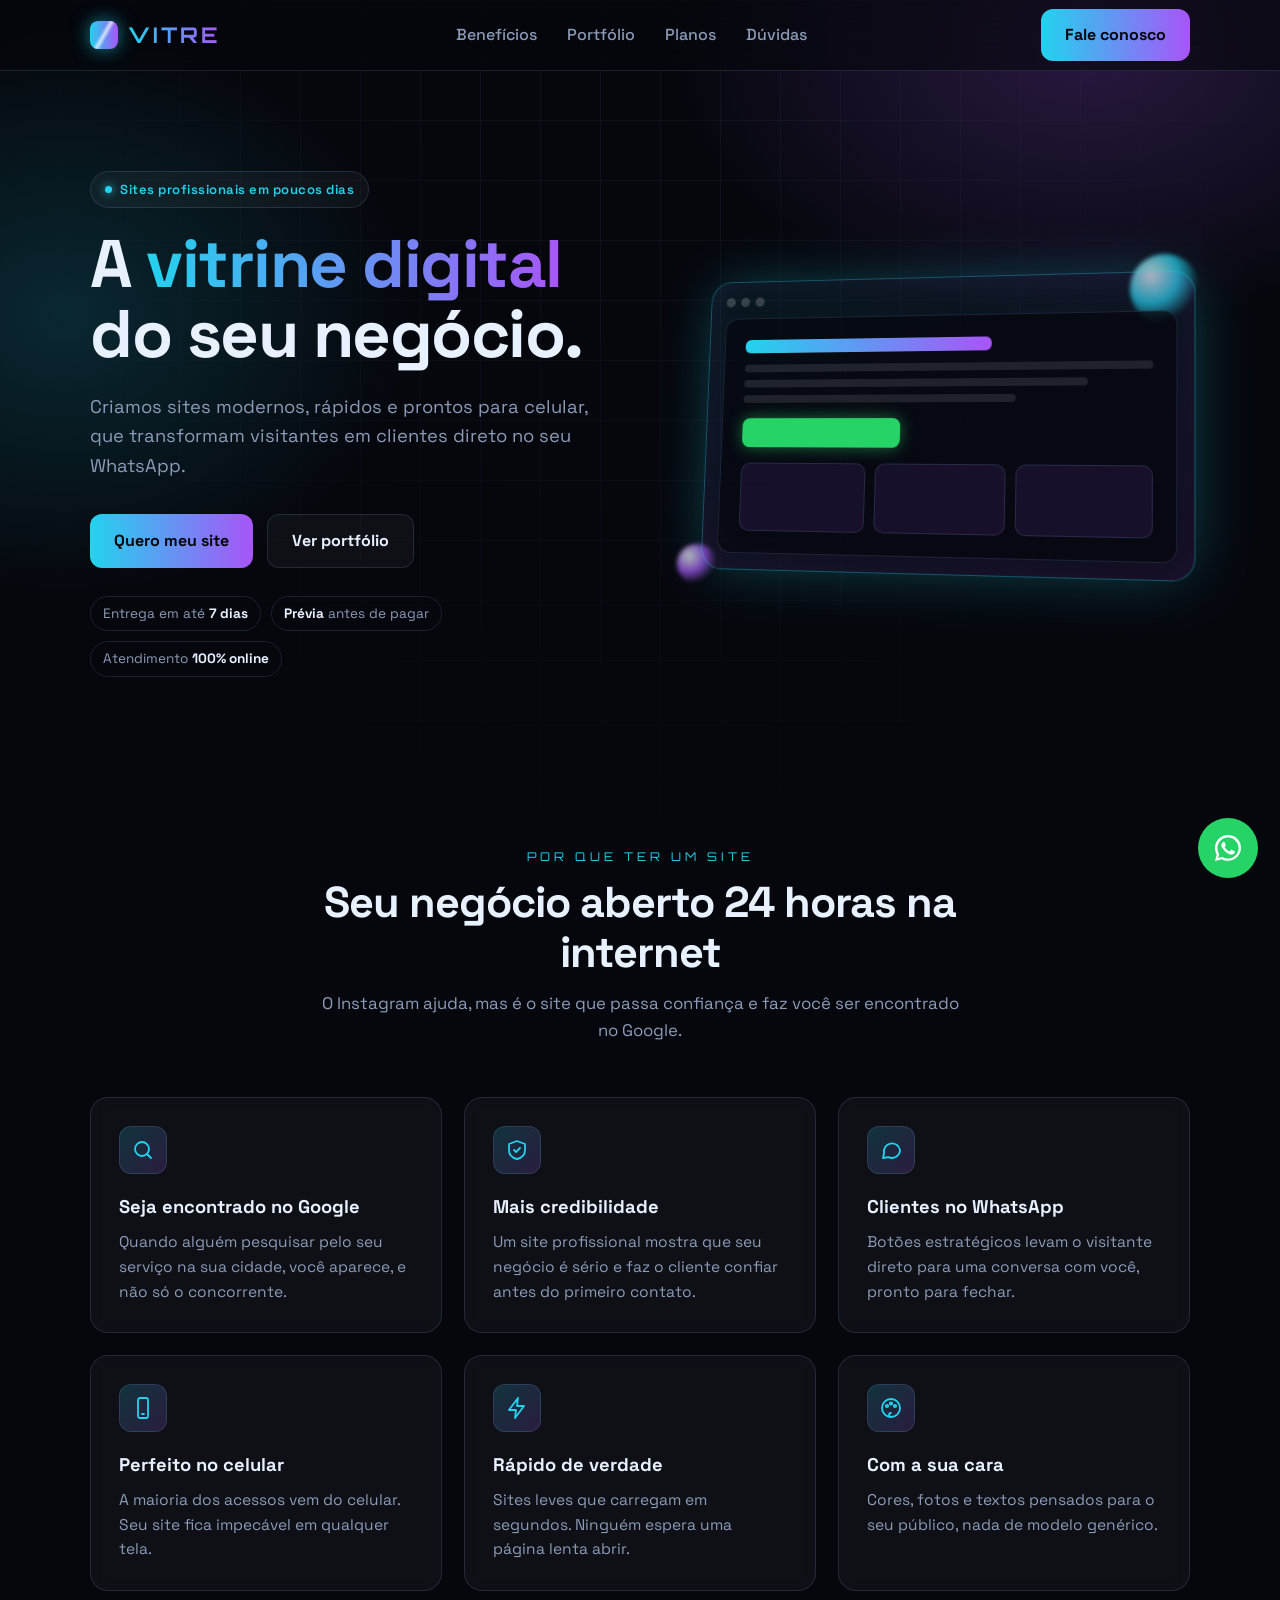
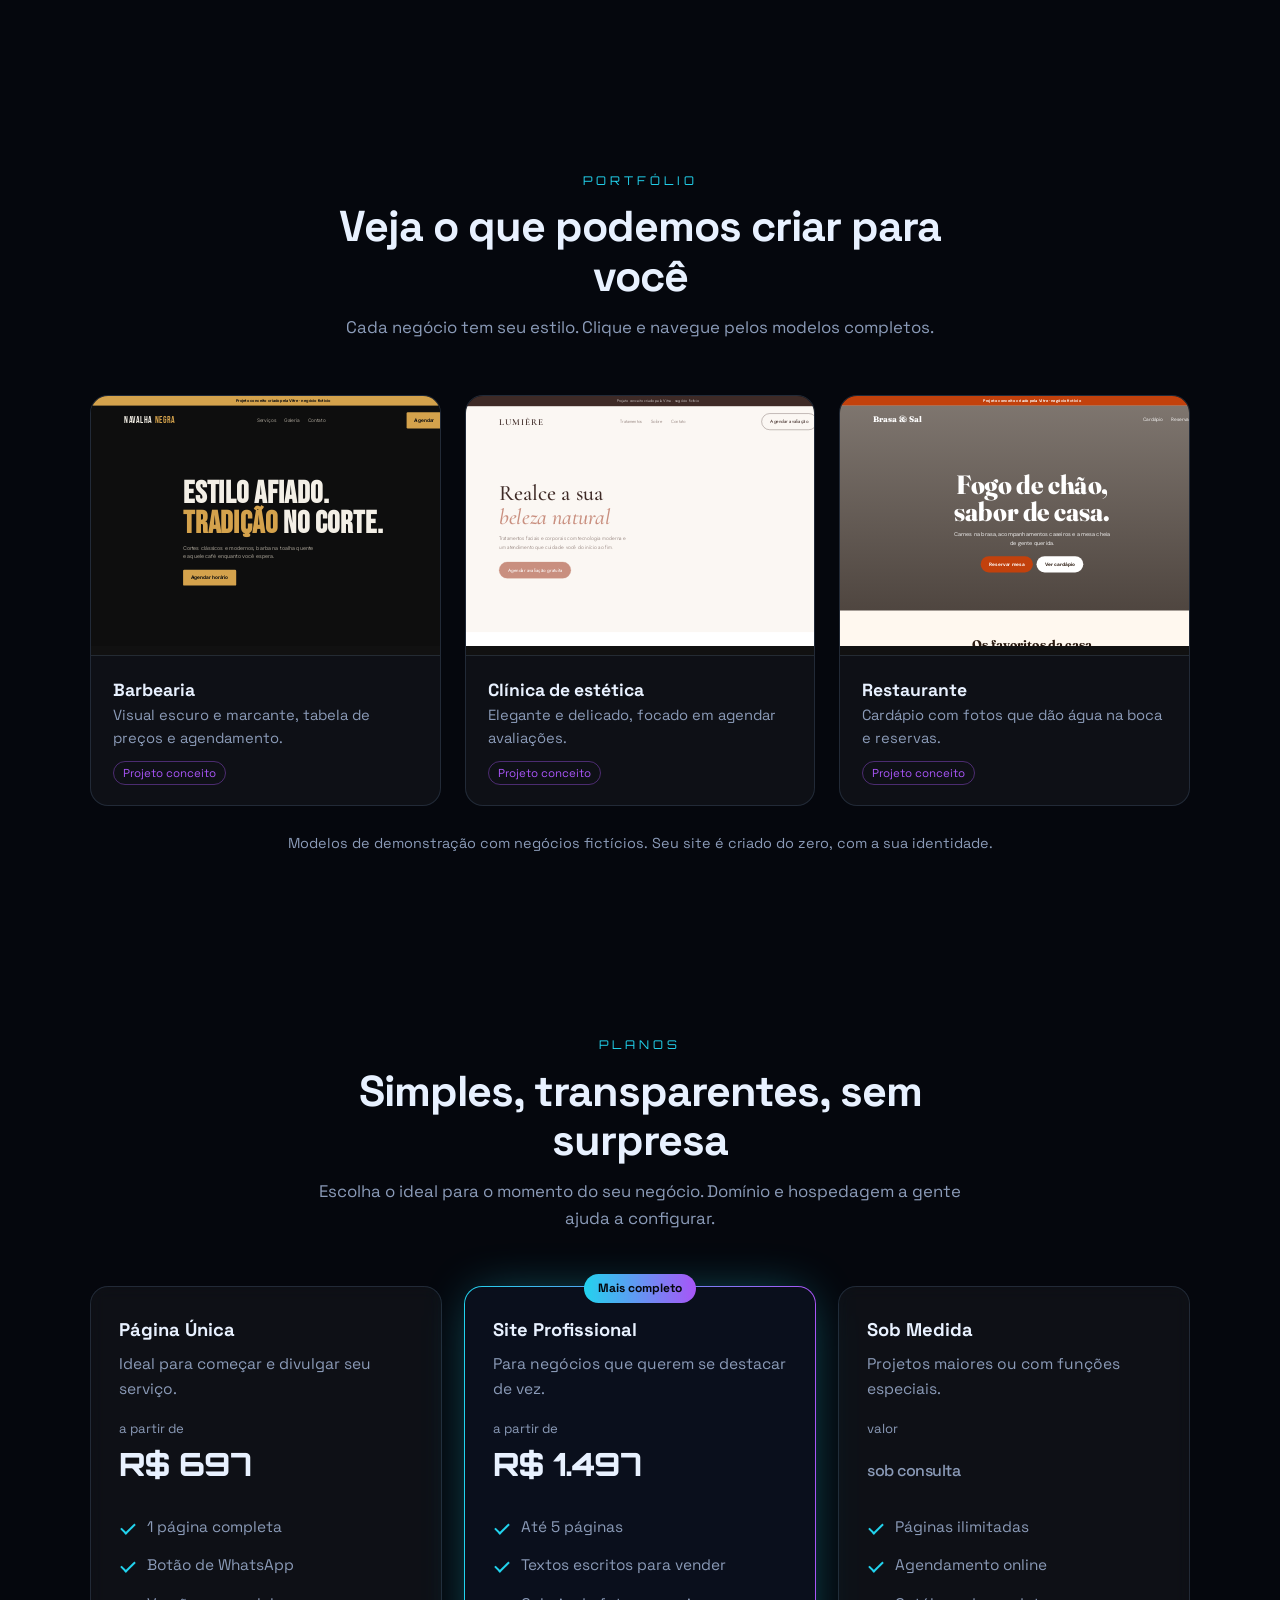
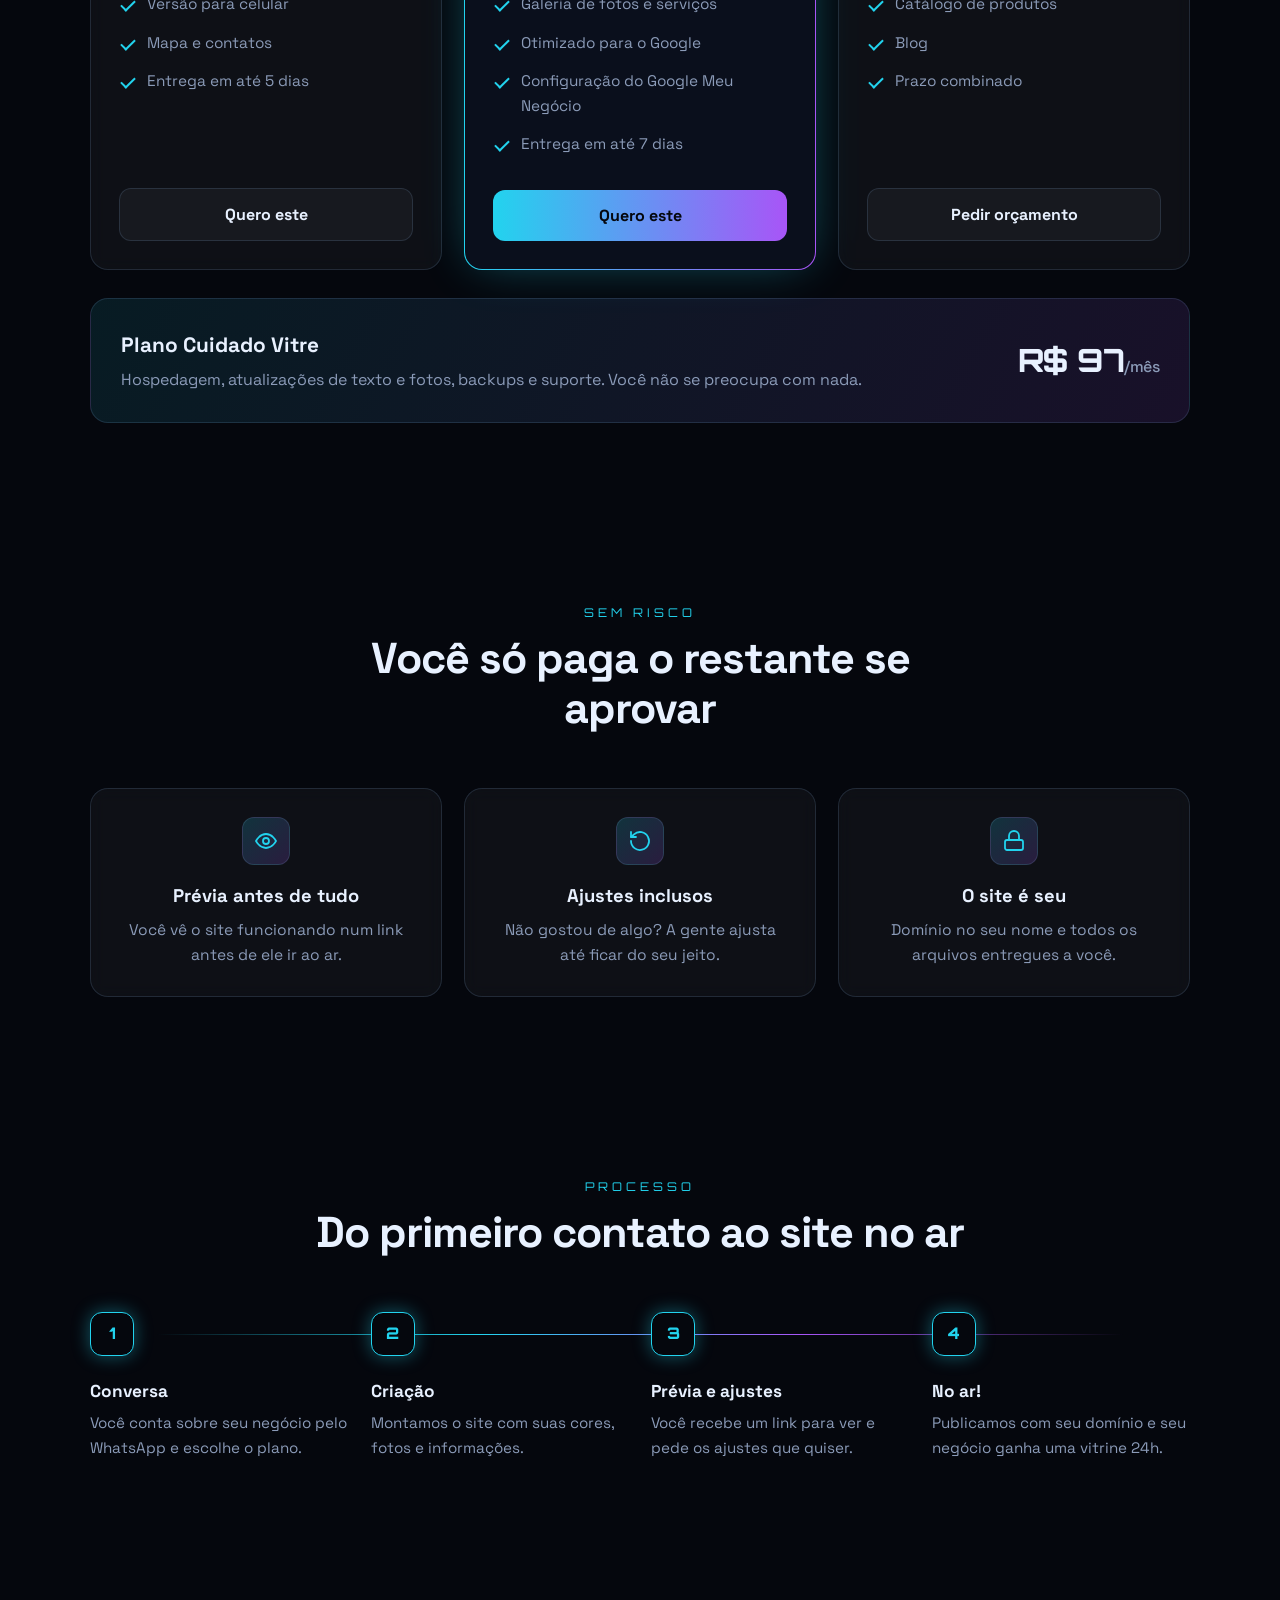
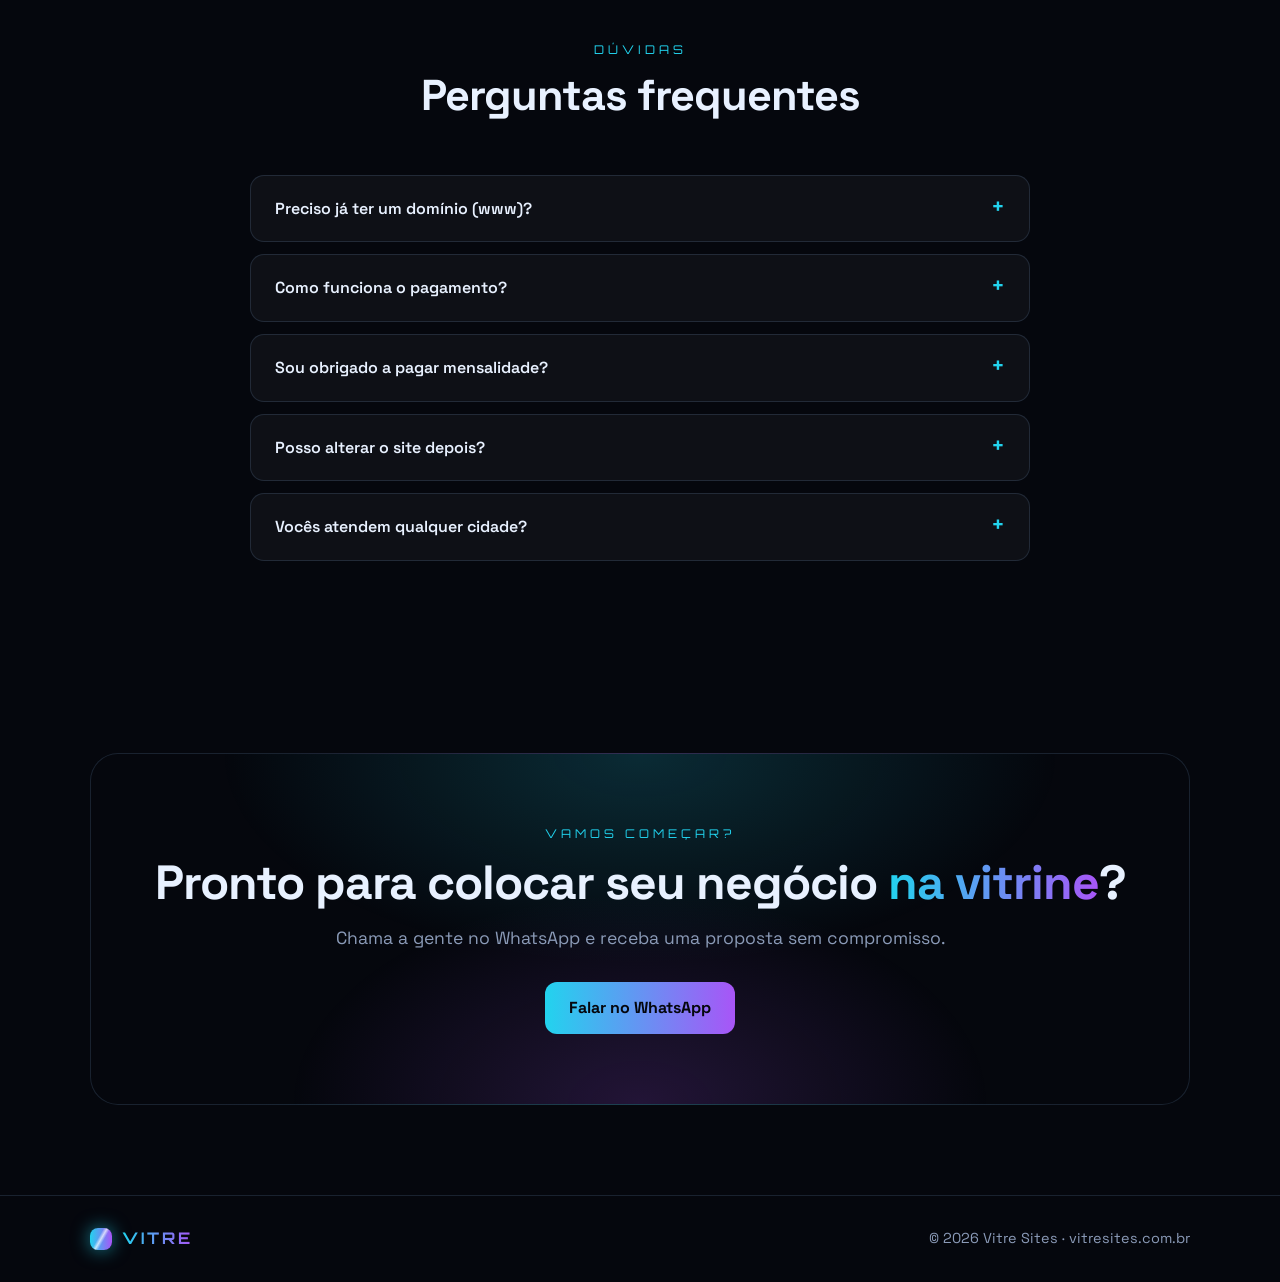
==== index.html @ e5041abc "Design futurista e portfólio com 3 modelos de demonstração Co-Authored-By: Claude Opus 5.5 <noreply@" ====
<!DOCTYPE html>
<html lang="pt-BR">
<head>
<meta charset="UTF-8">
<meta name="viewport" content="width=device-width, initial-scale=1.0">
<title>Vitre Sites | A vitrine digital do seu negócio</title>
<meta name="description" content="Criamos sites profissionais, rápidos e prontos para celular, com botão de WhatsApp. Seu negócio em destaque na internet.">
<link rel="preconnect" href="https://fonts.googleapis.com">
<link href="https://fonts.googleapis.com/css2?family=Orbitron:wght@600;800&family=Space+Grotesk:wght@400;500;600;700&display=swap" rel="stylesheet">
<style>
  :root{
    --bg:#05070d; --bg-2:#0a0f1c; --ink:#e8f1ff; --muted:#8b9bb8;
    --cyan:#22d3ee; --violet:#a855f7; --pink:#ec4899;
    --glass:rgba(255,255,255,.04); --line:rgba(148,197,255,.14);
    --wa:#25d366; --radius:18px;
    --grad:linear-gradient(90deg,var(--cyan),var(--violet));
  }
  *{box-sizing:border-box;margin:0;padding:0}
  html{scroll-behavior:smooth}
  body{font-family:'Space Grotesk',system-ui,sans-serif;background:var(--bg);color:var(--ink);line-height:1.6;overflow-x:hidden}
  a{color:inherit;text-decoration:none}
  .wrap{max-width:1140px;margin:0 auto;padding:0 20px}

  /* Fundo: grade + brilhos */
  .bg-fx{position:fixed;inset:0;z-index:-1;pointer-events:none;
    background:
      radial-gradient(600px 400px at 85% 5%,rgba(168,85,247,.22),transparent 70%),
      radial-gradient(500px 400px at 5% 35%,rgba(34,211,238,.16),transparent 70%),
      var(--bg)}
  .bg-fx::before{content:"";position:absolute;inset:0;
    background-image:linear-gradient(var(--line) 1px,transparent 1px),linear-gradient(90deg,var(--line) 1px,transparent 1px);
    background-size:60px 60px;opacity:.35;
    mask-image:radial-gradient(ellipse at top,#000 20%,transparent 75%);-webkit-mask-image:radial-gradient(ellipse at top,#000 20%,transparent 75%)}

  /* Header */
  header{position:sticky;top:0;z-index:50;background:rgba(5,7,13,.6);backdrop-filter:blur(16px);border-bottom:1px solid var(--line)}
  .nav{display:flex;align-items:center;justify-content:space-between;height:70px}
  .logo{font-family:'Orbitron',sans-serif;font-weight:800;font-size:1.35rem;letter-spacing:3px;display:flex;align-items:center;gap:10px}
  .logo-mark{width:28px;height:28px;border-radius:8px;background:var(--grad);box-shadow:0 0 18px rgba(34,211,238,.6);position:relative;overflow:hidden}
  .logo-mark::after{content:"";position:absolute;inset:0;background:linear-gradient(120deg,transparent 40%,rgba(255,255,255,.7) 50%,transparent 60%);animation:shine 3.5s infinite}
  @keyframes shine{0%{transform:translateX(-100%)}60%,100%{transform:translateX(100%)}}
  .logo b{background:var(--grad);-webkit-background-clip:text;background-clip:text;color:transparent}
  .menu{display:flex;gap:30px;font-weight:500;color:var(--muted)}
  .menu a{transition:.2s}.menu a:hover{color:var(--cyan)}
  .btn{display:inline-flex;align-items:center;justify-content:center;gap:8px;padding:13px 24px;border-radius:12px;font-weight:700;transition:.25s;cursor:pointer}
  .btn-glow{background:var(--grad);color:#05070d;box-shadow:0 0 0 rgba(34,211,238,0)}
  .btn-glow:hover{box-shadow:0 0 28px rgba(34,211,238,.55);transform:translateY(-2px)}
  .btn-line{border:1px solid var(--line);background:var(--glass);color:var(--ink)}
  .btn-line:hover{border-color:var(--cyan);color:var(--cyan);box-shadow:0 0 18px rgba(34,211,238,.25)}

  /* Hero */
  .hero{padding:100px 0 80px}
  .hero-grid{display:grid;grid-template-columns:1.05fr .95fr;gap:50px;align-items:center}
  .tag{display:inline-flex;align-items:center;gap:8px;border:1px solid var(--line);background:var(--glass);color:var(--cyan);font-size:.82rem;font-weight:600;padding:7px 14px;border-radius:999px;margin-bottom:22px;letter-spacing:.5px}
  .dot{width:7px;height:7px;border-radius:50%;background:var(--cyan);box-shadow:0 0 10px var(--cyan);animation:pulse 1.8s infinite}
  @keyframes pulse{50%{opacity:.3}}
  h1{font-size:clamp(2.4rem,5.6vw,4.2rem);line-height:1.04;letter-spacing:-1.5px;font-weight:700}
  .grad{background:linear-gradient(90deg,var(--cyan),var(--violet),var(--pink),var(--cyan));background-size:300% 100%;-webkit-background-clip:text;background-clip:text;color:transparent;animation:flow 8s linear infinite}
  @keyframes flow{to{background-position:300% 0}}
  .hero p{font-size:1.15rem;color:var(--muted);margin:22px 0 34px;max-width:520px}
  .hero-actions{display:flex;gap:14px;flex-wrap:wrap}
  .pills{display:flex;gap:10px;flex-wrap:wrap;margin-top:28px}
  .pill{font-size:.85rem;color:var(--muted);border:1px solid var(--line);padding:6px 12px;border-radius:999px}
  .pill b{color:var(--ink)}

  /* Holograma */
  .holo{position:relative;perspective:1200px}
  .holo-card{border:1px solid rgba(34,211,238,.35);background:linear-gradient(160deg,rgba(34,211,238,.08),rgba(168,85,247,.08));border-radius:22px;padding:16px;transform:rotateY(-12deg) rotateX(6deg);box-shadow:0 0 60px -10px rgba(34,211,238,.35),inset 0 0 40px rgba(168,85,247,.08);animation:float 6s ease-in-out infinite}
  @keyframes float{50%{transform:rotateY(-12deg) rotateX(6deg) translateY(-12px)}}
  .holo-bar{display:flex;gap:6px;margin-bottom:12px}.holo-bar i{width:10px;height:10px;border-radius:50%;background:rgba(255,255,255,.18)}
  .holo-screen{background:rgba(5,7,13,.7);border:1px solid var(--line);border-radius:14px;padding:22px;position:relative;overflow:hidden}
  .holo-screen::after{content:"";position:absolute;left:0;right:0;height:40%;top:-40%;background:linear-gradient(transparent,rgba(34,211,238,.12),transparent);animation:scan 3.2s linear infinite}
  @keyframes scan{to{top:110%}}
  .hs-h{height:14px;width:62%;background:var(--grad);border-radius:6px;margin-bottom:12px}
  .hs-p{height:8px;background:rgba(255,255,255,.1);border-radius:5px;margin-bottom:8px}
  .hs-btn{height:30px;width:40%;background:var(--wa);border-radius:8px;margin:16px 0;box-shadow:0 0 16px rgba(37,211,102,.5)}
  .hs-cards{display:grid;grid-template-columns:repeat(3,1fr);gap:10px}
  .hs-cards div{height:70px;border-radius:10px;border:1px solid var(--line);background:rgba(168,85,247,.1)}
  .orb{position:absolute;border-radius:50%;filter:blur(2px)}
  .orb.o1{width:70px;height:70px;background:radial-gradient(circle at 30% 30%,#fff,var(--cyan) 40%,transparent 70%);top:-20px;right:-10px;opacity:.7}
  .orb.o2{width:40px;height:40px;background:radial-gradient(circle at 30% 30%,#fff,var(--violet) 40%,transparent 70%);bottom:-10px;left:-14px;opacity:.7}

  /* Seções */
  section{padding:90px 0}
  .sec-head{text-align:center;max-width:660px;margin:0 auto 54px}
  .kicker{font-family:'Orbitron',sans-serif;font-size:.75rem;letter-spacing:4px;color:var(--cyan);margin-bottom:12px;display:block}
  .sec-head h2{font-size:clamp(1.9rem,3.8vw,2.7rem);letter-spacing:-1px;line-height:1.15;margin-bottom:12px}
  .sec-head p{color:var(--muted);font-size:1.05rem}

  .grid-3{display:grid;grid-template-columns:repeat(3,1fr);gap:22px}
  .card{position:relative;background:var(--glass);border:1px solid var(--line);border-radius:var(--radius);padding:28px;transition:.3s;backdrop-filter:blur(8px)}
  .card:hover{transform:translateY(-5px);border-color:rgba(34,211,238,.5);box-shadow:0 0 34px -8px rgba(34,211,238,.35)}
  .icon{width:48px;height:48px;border-radius:12px;display:grid;place-items:center;margin-bottom:18px;background:linear-gradient(135deg,rgba(34,211,238,.18),rgba(168,85,247,.18));border:1px solid var(--line)}
  .icon svg{width:24px;height:24px;stroke:var(--cyan);fill:none;stroke-width:1.8;stroke-linecap:round;stroke-linejoin:round}
  .card h3{font-size:1.15rem;margin-bottom:8px}
  .card p{color:var(--muted);font-size:.97rem}

  /* Portfólio */
  .port{display:grid;grid-template-columns:repeat(3,1fr);gap:24px}
  .proj{border:1px solid var(--line);border-radius:var(--radius);overflow:hidden;background:var(--glass);transition:.3s;display:block}
  .proj:hover{border-color:rgba(168,85,247,.6);box-shadow:0 0 40px -10px rgba(168,85,247,.5);transform:translateY(-6px)}
  .frame{position:relative;height:260px;overflow:hidden;background:#111;border-bottom:1px solid var(--line)}
  .frame iframe{width:1280px;height:832px;border:0;transform:scale(.3);transform-origin:0 0;pointer-events:none;position:absolute;top:0;left:0}
  .frame::after{content:"Ver site →";position:absolute;inset:0;display:grid;place-items:center;background:rgba(5,7,13,.6);color:var(--cyan);font-weight:700;opacity:0;transition:.3s}
  .proj:hover .frame::after{opacity:1}
  .proj-body{padding:20px 22px}
  .proj-body h3{font-size:1.1rem}
  .proj-body p{color:var(--muted);font-size:.92rem}
  .chip{display:inline-block;font-size:.72rem;color:var(--violet);border:1px solid rgba(168,85,247,.4);padding:2px 9px;border-radius:999px;margin-top:10px}
  .port-note{text-align:center;color:var(--muted);font-size:.9rem;margin-top:26px}

  /* Planos */
  .plan{display:flex;flex-direction:column}
  .plan.featured{border:1px solid transparent;background:linear-gradient(var(--bg-2),var(--bg-2)) padding-box,var(--grad) border-box;box-shadow:0 0 50px -12px rgba(34,211,238,.45)}
  .badge{position:absolute;top:-13px;left:50%;transform:translateX(-50%);background:var(--grad);color:#05070d;font-size:.75rem;font-weight:700;padding:5px 14px;border-radius:999px;white-space:nowrap}
  .from{font-size:.82rem;color:var(--muted);margin-top:16px}
  .price{font-family:'Orbitron',sans-serif;font-size:2rem;font-weight:800;letter-spacing:-.5px}
  .price small{font-family:'Space Grotesk';font-size:1rem;font-weight:500;color:var(--muted)}
  .plan ul{list-style:none;margin:18px 0 26px;flex:1}
  .plan li{padding:7px 0 7px 28px;position:relative;color:var(--muted);font-size:.96rem}
  .plan li::before{content:"";position:absolute;left:2px;top:15px;width:12px;height:6px;border-left:2px solid var(--cyan);border-bottom:2px solid var(--cyan);transform:rotate(-45deg)}
  .care{margin-top:28px;border:1px solid var(--line);background:linear-gradient(120deg,rgba(34,211,238,.1),rgba(168,85,247,.12));border-radius:var(--radius);padding:30px;display:flex;justify-content:space-between;align-items:center;gap:20px;flex-wrap:wrap}
  .care h3{font-size:1.3rem;margin-bottom:4px}
  .care p{color:var(--muted)}

  /* Garantias */
  .trust{display:grid;grid-template-columns:repeat(3,1fr);gap:22px}
  .trust .card{text-align:center}
  .trust .icon{margin:0 auto 16px}

  /* Etapas */
  .steps{display:grid;grid-template-columns:repeat(4,1fr);gap:22px;position:relative}
  .steps::before{content:"";position:absolute;top:22px;left:6%;right:6%;height:1px;background:linear-gradient(90deg,transparent,var(--cyan),var(--violet),transparent)}
  .step{position:relative;padding-top:66px}
  .step .n{position:absolute;top:0;left:0;width:44px;height:44px;border-radius:12px;background:var(--bg);border:1px solid var(--cyan);color:var(--cyan);font-family:'Orbitron';font-weight:800;display:grid;place-items:center;box-shadow:0 0 18px rgba(34,211,238,.4)}
  .step h3{font-size:1.08rem;margin-bottom:6px}
  .step p{color:var(--muted);font-size:.95rem}

  /* FAQ */
  .faq{max-width:780px;margin:0 auto}
  details{background:var(--glass);border:1px solid var(--line);border-radius:14px;padding:20px 24px;margin-bottom:12px;transition:.2s}
  details[open]{border-color:rgba(34,211,238,.45)}
  summary{font-weight:600;cursor:pointer;list-style:none;display:flex;justify-content:space-between;gap:16px}
  summary::-webkit-details-marker{display:none}
  summary::after{content:"+";color:var(--cyan);font-size:1.4rem;line-height:1}
  details[open] summary::after{content:"–"}
  details p{color:var(--muted);margin-top:12px}

  /* CTA */
  .cta-box{text-align:center;border:1px solid var(--line);border-radius:28px;padding:70px 24px;background:radial-gradient(600px 300px at 50% 0,rgba(34,211,238,.18),transparent 70%),radial-gradient(500px 300px at 50% 100%,rgba(168,85,247,.18),transparent 70%)}
  .cta-box h2{font-size:clamp(1.9rem,4.2vw,3rem);letter-spacing:-1px;line-height:1.15;margin-bottom:14px}
  .cta-box p{color:var(--muted);font-size:1.1rem;margin-bottom:30px}

  footer{border-top:1px solid var(--line);padding:30px 0;color:var(--muted);font-size:.9rem}
  .foot{display:flex;justify-content:space-between;align-items:center;flex-wrap:wrap;gap:12px}

  /* WhatsApp flutuante */
  .wa-float{position:fixed;right:22px;bottom:22px;width:60px;height:60px;border-radius:50%;background:var(--wa);display:grid;place-items:center;box-shadow:0 0 0 0 rgba(37,211,102,.6);z-index:60;animation:ring 2.4s infinite}
  @keyframes ring{70%{box-shadow:0 0 0 16px rgba(37,211,102,0)}100%{box-shadow:0 0 0 0 rgba(37,211,102,0)}}
  .wa-float svg{width:32px;height:32px;fill:#fff}

  /* Revelar ao rolar */
  .reveal{opacity:0;transform:translateY(26px);transition:opacity .7s ease,transform .7s ease}
  .reveal.on{opacity:1;transform:none}

  @media (max-width:900px){
    .hero-grid,.grid-3,.port,.trust{grid-template-columns:1fr}
    .steps{grid-template-columns:1fr 1fr}.steps::before{display:none}
    .holo{max-width:440px;margin:10px auto 0;width:100%}
    .menu{display:none}
    .plan.featured{order:-1}
    .frame iframe{transform:scale(.36)}
  }
  @media (max-width:520px){
    .steps{grid-template-columns:1fr}
    .hero{padding:60px 0 50px}
    section{padding:64px 0}
    .nav .btn{padding:10px 14px;font-size:.88rem}
    .logo{font-size:1.1rem}
    .frame iframe{transform:scale(.28)}
  }
  @media (prefers-reduced-motion:reduce){*{animation:none!important;transition:none!important}.reveal{opacity:1;transform:none}}
</style>
</head>
<body>
<div class="bg-fx"></div>

<!-- O número do WhatsApp fica na constante WHATSAPP no final deste arquivo -->

<header>
  <div class="wrap nav">
    <a href="#" class="logo"><span class="logo-mark"></span><b>VITRE</b></a>
    <nav class="menu">
      <a href="#beneficios">Benefícios</a>
      <a href="#portfolio">Portfólio</a>
      <a href="#planos">Planos</a>
      <a href="#duvidas">Dúvidas</a>
    </nav>
    <a class="btn btn-glow wa-link" href="#">Fale conosco</a>
  </div>
</header>

<main>
  <section class="hero">
    <div class="wrap hero-grid">
      <div>
        <span class="tag"><span class="dot"></span>Sites profissionais em poucos dias</span>
        <h1>A <span class="grad">vitrine digital</span> do seu negócio.</h1>
        <p>Criamos sites modernos, rápidos e prontos para celular, que transformam visitantes em clientes direto no seu WhatsApp.</p>
        <div class="hero-actions">
          <a class="btn btn-glow wa-link" href="#">Quero meu site</a>
          <a class="btn btn-line" href="#portfolio">Ver portfólio</a>
        </div>
        <div class="pills">
          <span class="pill">Entrega em até <b>7 dias</b></span>
          <span class="pill"><b>Prévia</b> antes de pagar</span>
          <span class="pill">Atendimento <b>100% online</b></span>
        </div>
      </div>
      <div class="holo" aria-hidden="true">
        <span class="orb o1"></span><span class="orb o2"></span>
        <div class="holo-card">
          <div class="holo-bar"><i></i><i></i><i></i></div>
          <div class="holo-screen">
            <div class="hs-h"></div>
            <div class="hs-p"></div><div class="hs-p" style="width:85%"></div><div class="hs-p" style="width:68%"></div>
            <div class="hs-btn"></div>
            <div class="hs-cards"><div></div><div></div><div></div></div>
          </div>
        </div>
      </div>
    </div>
  </section>

  <section id="beneficios">
    <div class="wrap">
      <div class="sec-head reveal">
        <span class="kicker">POR QUE TER UM SITE</span>
        <h2>Seu negócio aberto 24 horas na internet</h2>
        <p>O Instagram ajuda, mas é o site que passa confiança e faz você ser encontrado no Google.</p>
      </div>
      <div class="grid-3">
        <div class="card reveal"><div class="icon"><svg viewBox="0 0 24 24"><circle cx="11" cy="11" r="7"/><path d="m20 20-3.5-3.5"/></svg></div><h3>Seja encontrado no Google</h3><p>Quando alguém pesquisar pelo seu serviço na sua cidade, você aparece, e não só o concorrente.</p></div>
        <div class="card reveal"><div class="icon"><svg viewBox="0 0 24 24"><path d="M12 3 4 6v6c0 5 3.5 8 8 9 4.5-1 8-4 8-9V6z"/><path d="m9 12 2 2 4-4"/></svg></div><h3>Mais credibilidade</h3><p>Um site profissional mostra que seu negócio é sério e faz o cliente confiar antes do primeiro contato.</p></div>
        <div class="card reveal"><div class="icon"><svg viewBox="0 0 24 24"><path d="M21 12a8 8 0 0 1-11.6 7.1L4 20l1-4.8A8 8 0 1 1 21 12z"/></svg></div><h3>Clientes no WhatsApp</h3><p>Botões estratégicos levam o visitante direto para uma conversa com você, pronto para fechar.</p></div>
        <div class="card reveal"><div class="icon"><svg viewBox="0 0 24 24"><rect x="7" y="2" width="10" height="20" rx="2"/><path d="M11 18h2"/></svg></div><h3>Perfeito no celular</h3><p>A maioria dos acessos vem do celular. Seu site fica impecável em qualquer tela.</p></div>
        <div class="card reveal"><div class="icon"><svg viewBox="0 0 24 24"><path d="M13 2 4 14h7l-1 8 9-12h-7z"/></svg></div><h3>Rápido de verdade</h3><p>Sites leves que carregam em segundos. Ninguém espera uma página lenta abrir.</p></div>
        <div class="card reveal"><div class="icon"><svg viewBox="0 0 24 24"><circle cx="12" cy="12" r="9"/><circle cx="8" cy="10" r="1.2"/><circle cx="12" cy="7.5" r="1.2"/><circle cx="16" cy="10" r="1.2"/><path d="M12 21c-1.5 0-2-1-2-2s1-2 2-2"/></svg></div><h3>Com a sua cara</h3><p>Cores, fotos e textos pensados para o seu público, nada de modelo genérico.</p></div>
      </div>
    </div>
  </section>

  <section id="portfolio">
    <div class="wrap">
      <div class="sec-head reveal">
        <span class="kicker">PORTFÓLIO</span>
        <h2>Veja o que podemos criar para você</h2>
        <p>Cada negócio tem seu estilo. Clique e navegue pelos modelos completos.</p>
      </div>
      <div class="port">
        <a class="proj reveal" href="modelos/barbearia.html" target="_blank">
          <div class="frame"><iframe src="modelos/barbearia.html" loading="lazy" tabindex="-1" title="Prévia barbearia"></iframe></div>
          <div class="proj-body"><h3>Barbearia</h3><p>Visual escuro e marcante, tabela de preços e agendamento.</p><span class="chip">Projeto conceito</span></div>
        </a>
        <a class="proj reveal" href="modelos/estetica.html" target="_blank">
          <div class="frame"><iframe src="modelos/estetica.html" loading="lazy" tabindex="-1" title="Prévia clínica de estética"></iframe></div>
          <div class="proj-body"><h3>Clínica de estética</h3><p>Elegante e delicado, focado em agendar avaliações.</p><span class="chip">Projeto conceito</span></div>
        </a>
        <a class="proj reveal" href="modelos/restaurante.html" target="_blank">
          <div class="frame"><iframe src="modelos/restaurante.html" loading="lazy" tabindex="-1" title="Prévia restaurante"></iframe></div>
          <div class="proj-body"><h3>Restaurante</h3><p>Cardápio com fotos que dão água na boca e reservas.</p><span class="chip">Projeto conceito</span></div>
        </a>
      </div>
      <p class="port-note">Modelos de demonstração com negócios fictícios. Seu site é criado do zero, com a sua identidade.</p>
    </div>
  </section>

  <section id="planos">
    <div class="wrap">
      <div class="sec-head reveal">
        <span class="kicker">PLANOS</span>
        <h2>Simples, transparentes, sem surpresa</h2>
        <p>Escolha o ideal para o momento do seu negócio. Domínio e hospedagem a gente ajuda a configurar.</p>
      </div>
      <div class="grid-3">
        <div class="card plan reveal">
          <h3>Página Única</h3>
          <p>Ideal para começar e divulgar seu serviço.</p>
          <div class="from">a partir de</div>
          <div class="price">R$ 697</div>
          <ul>
            <li>1 página completa</li>
            <li>Botão de WhatsApp</li>
            <li>Versão para celular</li>
            <li>Mapa e contatos</li>
            <li>Entrega em até 5 dias</li>
          </ul>
          <a class="btn btn-line wa-link" data-msg="Olá! Tenho interesse no plano Página Única." href="#">Quero este</a>
        </div>
        <div class="card plan featured reveal">
          <span class="badge">Mais completo</span>
          <h3>Site Profissional</h3>
          <p>Para negócios que querem se destacar de vez.</p>
          <div class="from">a partir de</div>
          <div class="price">R$ 1.497</div>
          <ul>
            <li>Até 5 páginas</li>
            <li>Textos escritos para vender</li>
            <li>Galeria de fotos e serviços</li>
            <li>Otimizado para o Google</li>
            <li>Configuração do Google Meu Negócio</li>
            <li>Entrega em até 7 dias</li>
          </ul>
          <a class="btn btn-glow wa-link" data-msg="Olá! Tenho interesse no plano Site Profissional." href="#">Quero este</a>
        </div>
        <div class="card plan reveal">
          <h3>Sob Medida</h3>
          <p>Projetos maiores ou com funções especiais.</p>
          <div class="from">valor</div>
          <div class="price"><small>sob consulta</small></div>
          <ul>
            <li>Páginas ilimitadas</li>
            <li>Agendamento online</li>
            <li>Catálogo de produtos</li>
            <li>Blog</li>
            <li>Prazo combinado</li>
          </ul>
          <a class="btn btn-line wa-link" data-msg="Olá! Quero um orçamento para um site sob medida." href="#">Pedir orçamento</a>
        </div>
      </div>
      <div class="care reveal">
        <div>
          <h3>Plano Cuidado Vitre</h3>
          <p>Hospedagem, atualizações de texto e fotos, backups e suporte. Você não se preocupa com nada.</p>
        </div>
        <div class="price">R$ 97<small>/mês</small></div>
      </div>
    </div>
  </section>

  <section>
    <div class="wrap">
      <div class="sec-head reveal">
        <span class="kicker">SEM RISCO</span>
        <h2>Você só paga o restante se aprovar</h2>
      </div>
      <div class="trust">
        <div class="card reveal"><div class="icon"><svg viewBox="0 0 24 24"><path d="M2 12s3.5-7 10-7 10 7 10 7-3.5 7-10 7S2 12 2 12z"/><circle cx="12" cy="12" r="3"/></svg></div><h3>Prévia antes de tudo</h3><p>Você vê o site funcionando num link antes de ele ir ao ar.</p></div>
        <div class="card reveal"><div class="icon"><svg viewBox="0 0 24 24"><path d="M3 12a9 9 0 1 0 3-6.7L3 8"/><path d="M3 3v5h5"/></svg></div><h3>Ajustes inclusos</h3><p>Não gostou de algo? A gente ajusta até ficar do seu jeito.</p></div>
        <div class="card reveal"><div class="icon"><svg viewBox="0 0 24 24"><rect x="3" y="11" width="18" height="10" rx="2"/><path d="M7 11V7a5 5 0 0 1 10 0v4"/></svg></div><h3>O site é seu</h3><p>Domínio no seu nome e todos os arquivos entregues a você.</p></div>
      </div>
    </div>
  </section>

  <section id="como-funciona">
    <div class="wrap">
      <div class="sec-head reveal">
        <span class="kicker">PROCESSO</span>
        <h2>Do primeiro contato ao site no ar</h2>
      </div>
      <div class="steps">
        <div class="step reveal"><span class="n">1</span><h3>Conversa</h3><p>Você conta sobre seu negócio pelo WhatsApp e escolhe o plano.</p></div>
        <div class="step reveal"><span class="n">2</span><h3>Criação</h3><p>Montamos o site com suas cores, fotos e informações.</p></div>
        <div class="step reveal"><span class="n">3</span><h3>Prévia e ajustes</h3><p>Você recebe um link para ver e pede os ajustes que quiser.</p></div>
        <div class="step reveal"><span class="n">4</span><h3>No ar!</h3><p>Publicamos com seu domínio e seu negócio ganha uma vitrine 24h.</p></div>
      </div>
    </div>
  </section>

  <section id="duvidas">
    <div class="wrap">
      <div class="sec-head reveal"><span class="kicker">DÚVIDAS</span><h2>Perguntas frequentes</h2></div>
      <div class="faq">
        <details><summary>Preciso já ter um domínio (www)?</summary><p>Não. A gente te ajuda a escolher e registrar o domínio no Registro.br. Um .com.br custa cerca de R$ 40 por ano.</p></details>
        <details><summary>Como funciona o pagamento?</summary><p>50% para começar e 50% na entrega, depois que você aprovar a prévia. Aceitamos Pix e cartão.</p></details>
        <details><summary>Sou obrigado a pagar mensalidade?</summary><p>Não. O Plano Cuidado é opcional. Sem ele, você paga apenas o domínio por ano, e alterações futuras são cobradas à parte.</p></details>
        <details><summary>Posso alterar o site depois?</summary><p>Sim! No Plano Cuidado as alterações simples estão incluídas. Fora dele, fazemos um orçamento rápido.</p></details>
        <details><summary>Vocês atendem qualquer cidade?</summary><p>Sim, o atendimento é 100% online, para todo o Brasil.</p></details>
      </div>
    </div>
  </section>

  <section>
    <div class="wrap">
      <div class="cta-box reveal">
        <span class="kicker">VAMOS COMEÇAR?</span>
        <h2>Pronto para colocar seu negócio <span class="grad">na vitrine</span>?</h2>
        <p>Chama a gente no WhatsApp e receba uma proposta sem compromisso.</p>
        <a class="btn btn-glow wa-link" href="#">Falar no WhatsApp</a>
      </div>
    </div>
  </section>
</main>

<footer>
  <div class="wrap foot">
    <a href="#" class="logo" style="font-size:1rem"><span class="logo-mark" style="width:22px;height:22px"></span><b>VITRE</b></a>
    <span>© <span id="ano"></span> Vitre Sites · vitresites.com.br</span>
  </div>
</footer>

<a class="wa-float wa-link" href="#" aria-label="Falar no WhatsApp">
  <svg viewBox="0 0 32 32"><path d="M16 3C8.8 3 3 8.8 3 16c0 2.3.6 4.5 1.7 6.4L3 29l6.8-1.8c1.9 1 4 1.5 6.2 1.5 7.2 0 13-5.8 13-13S23.2 3 16 3zm0 23.6c-2 0-3.9-.5-5.5-1.5l-.4-.2-4 1.1 1.1-3.9-.3-.4C5.9 20 5.4 18 5.4 16 5.4 10.2 10.2 5.4 16 5.4S26.6 10.2 26.6 16 21.8 26.6 16 26.6zm5.8-7.9c-.3-.2-1.9-.9-2.2-1-.3-.1-.5-.2-.7.2-.2.3-.8 1-1 1.2-.2.2-.4.2-.7.1-.3-.2-1.4-.5-2.6-1.6-1-.9-1.6-1.9-1.8-2.2-.2-.3 0-.5.1-.7l.5-.6c.2-.2.2-.4.3-.6.1-.2 0-.4 0-.6l-1-2.4c-.3-.6-.5-.5-.7-.5h-.6c-.2 0-.6.1-.9.4-.3.3-1.2 1.1-1.2 2.8s1.2 3.2 1.4 3.4c.2.2 2.4 3.6 5.7 5.1.8.3 1.4.5 1.9.7.8.3 1.5.2 2.1.1.6-.1 1.9-.8 2.2-1.5.3-.7.3-1.4.2-1.5-.1-.2-.3-.3-.7-.4z"/></svg>
</a>

<script>
  // Seu WhatsApp (55 + DDD + número)
  const WHATSAPP = "5561998432799";
  const MSG_PADRAO = "Olá! Vim pelo site da Vitre e quero saber mais sobre a criação de um site.";

  document.querySelectorAll(".wa-link").forEach(a => {
    const msg = a.dataset.msg || MSG_PADRAO;
    a.href = `https://wa.me/${WHATSAPP}?text=${encodeURIComponent(msg)}`;
    a.target = "_blank";
    a.rel = "noopener";
  });
  document.getElementById("ano").textContent = new Date().getFullYear();

  // Animação ao rolar
  const els = document.querySelectorAll(".reveal");
  if ("IntersectionObserver" in window) {
    const io = new IntersectionObserver(es => es.forEach(e => {
      if (e.isIntersecting) { e.target.classList.add("on"); io.unobserve(e.target); }
    }), { threshold: .12 });
    els.forEach(el => io.observe(el));
  } else {
    els.forEach(el => el.classList.add("on"));
  }
</script>
</body>
</html>
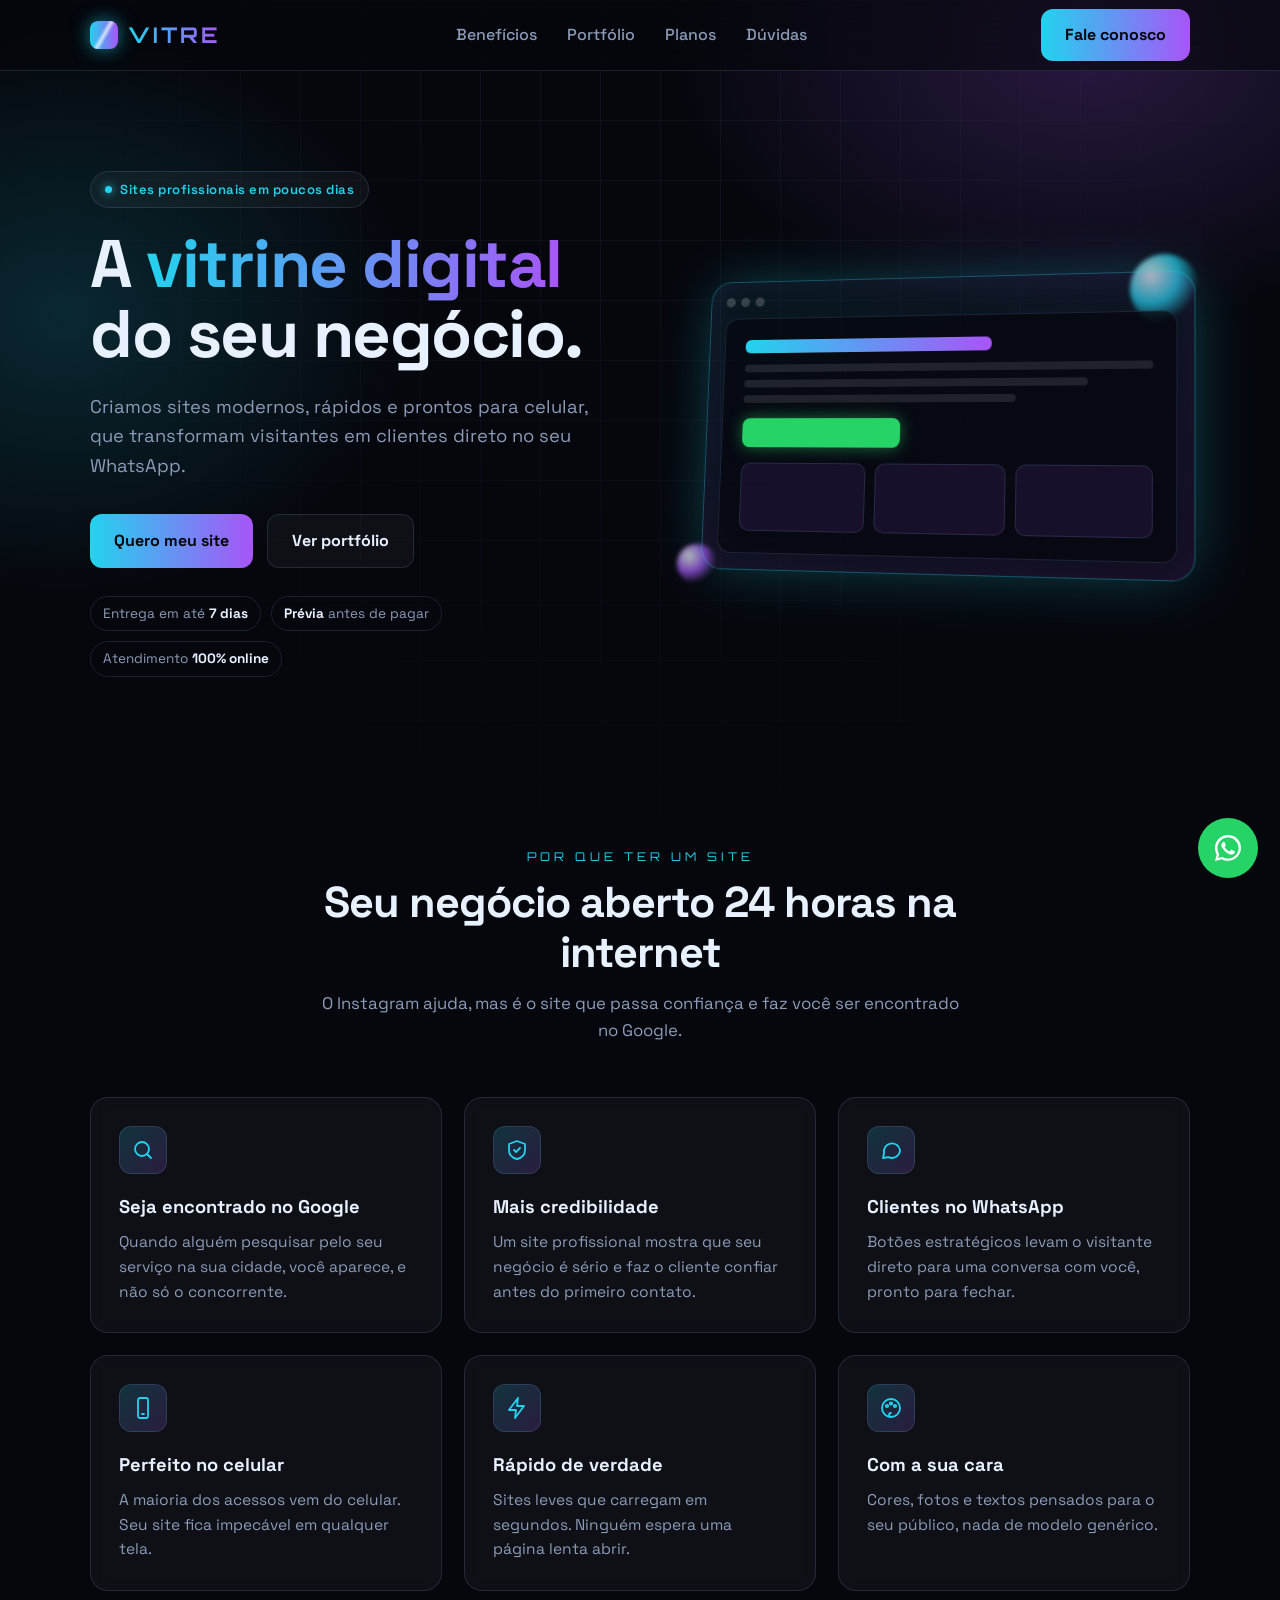
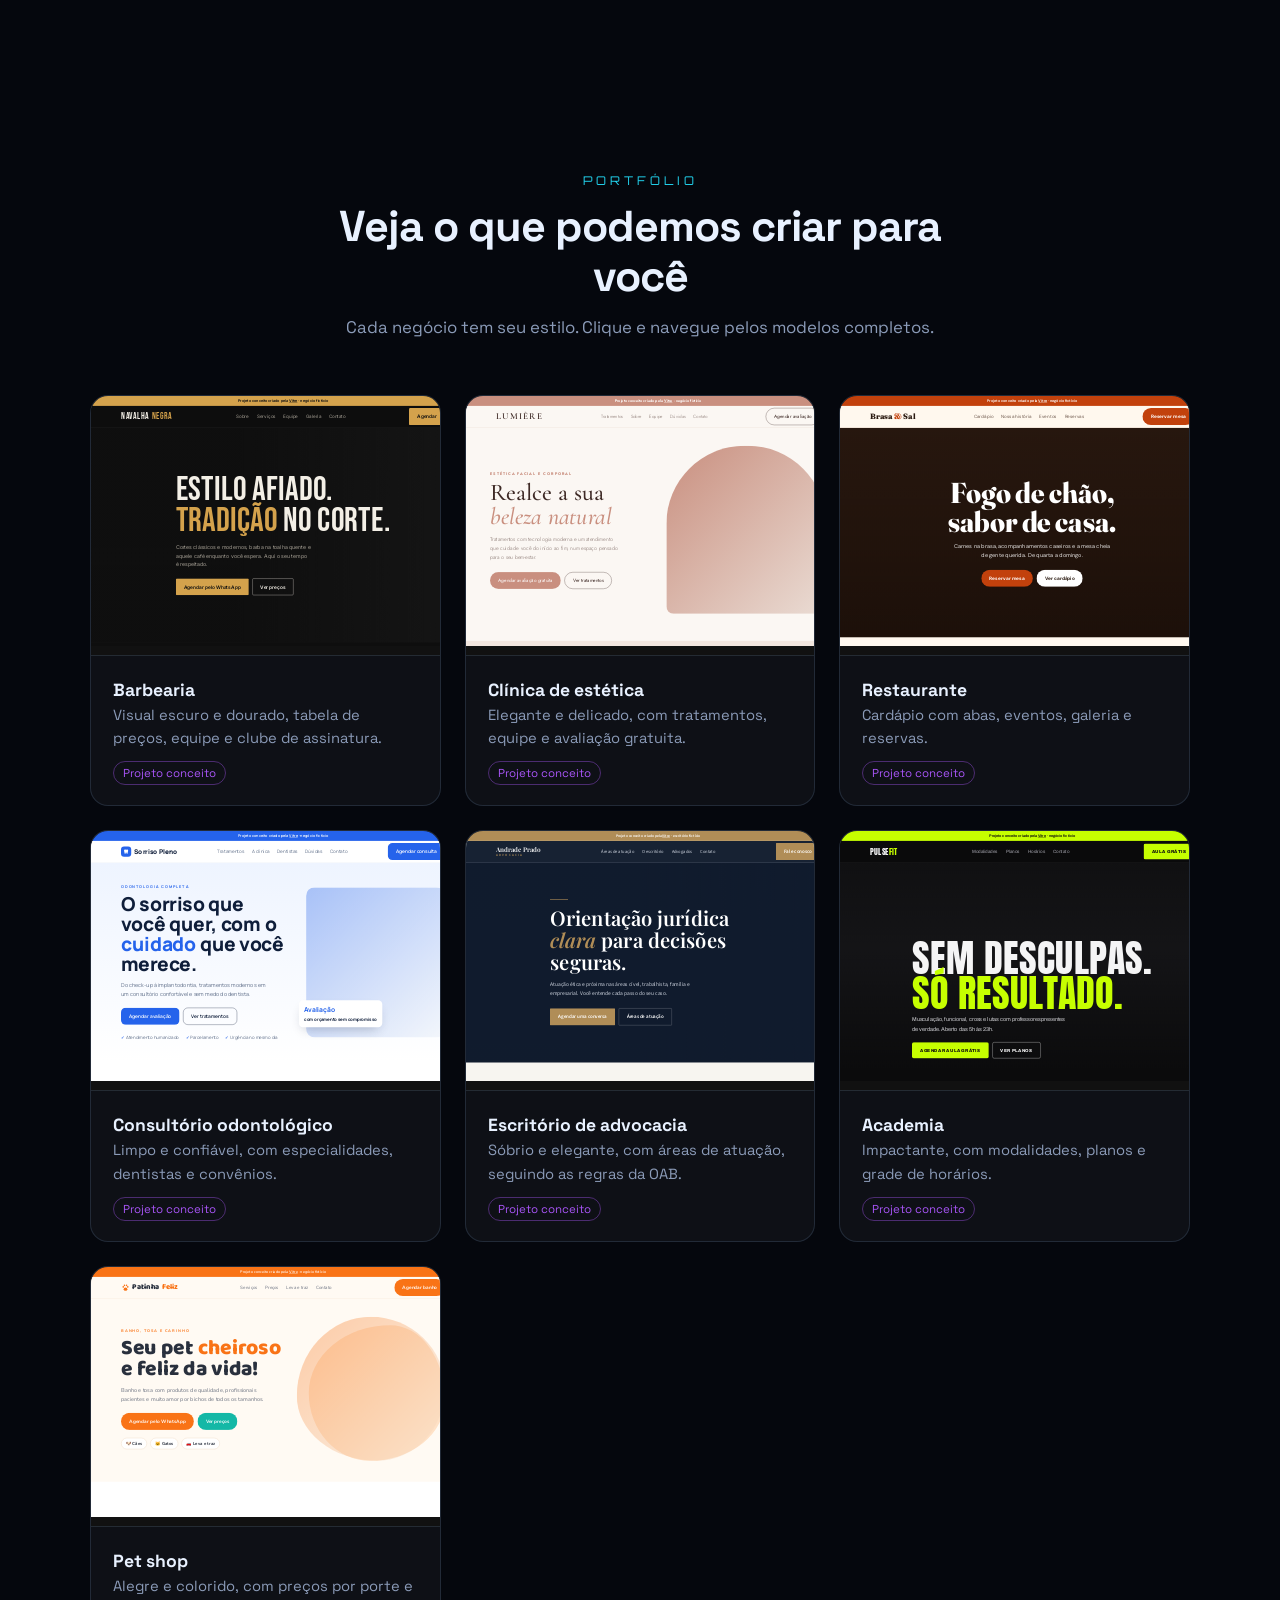
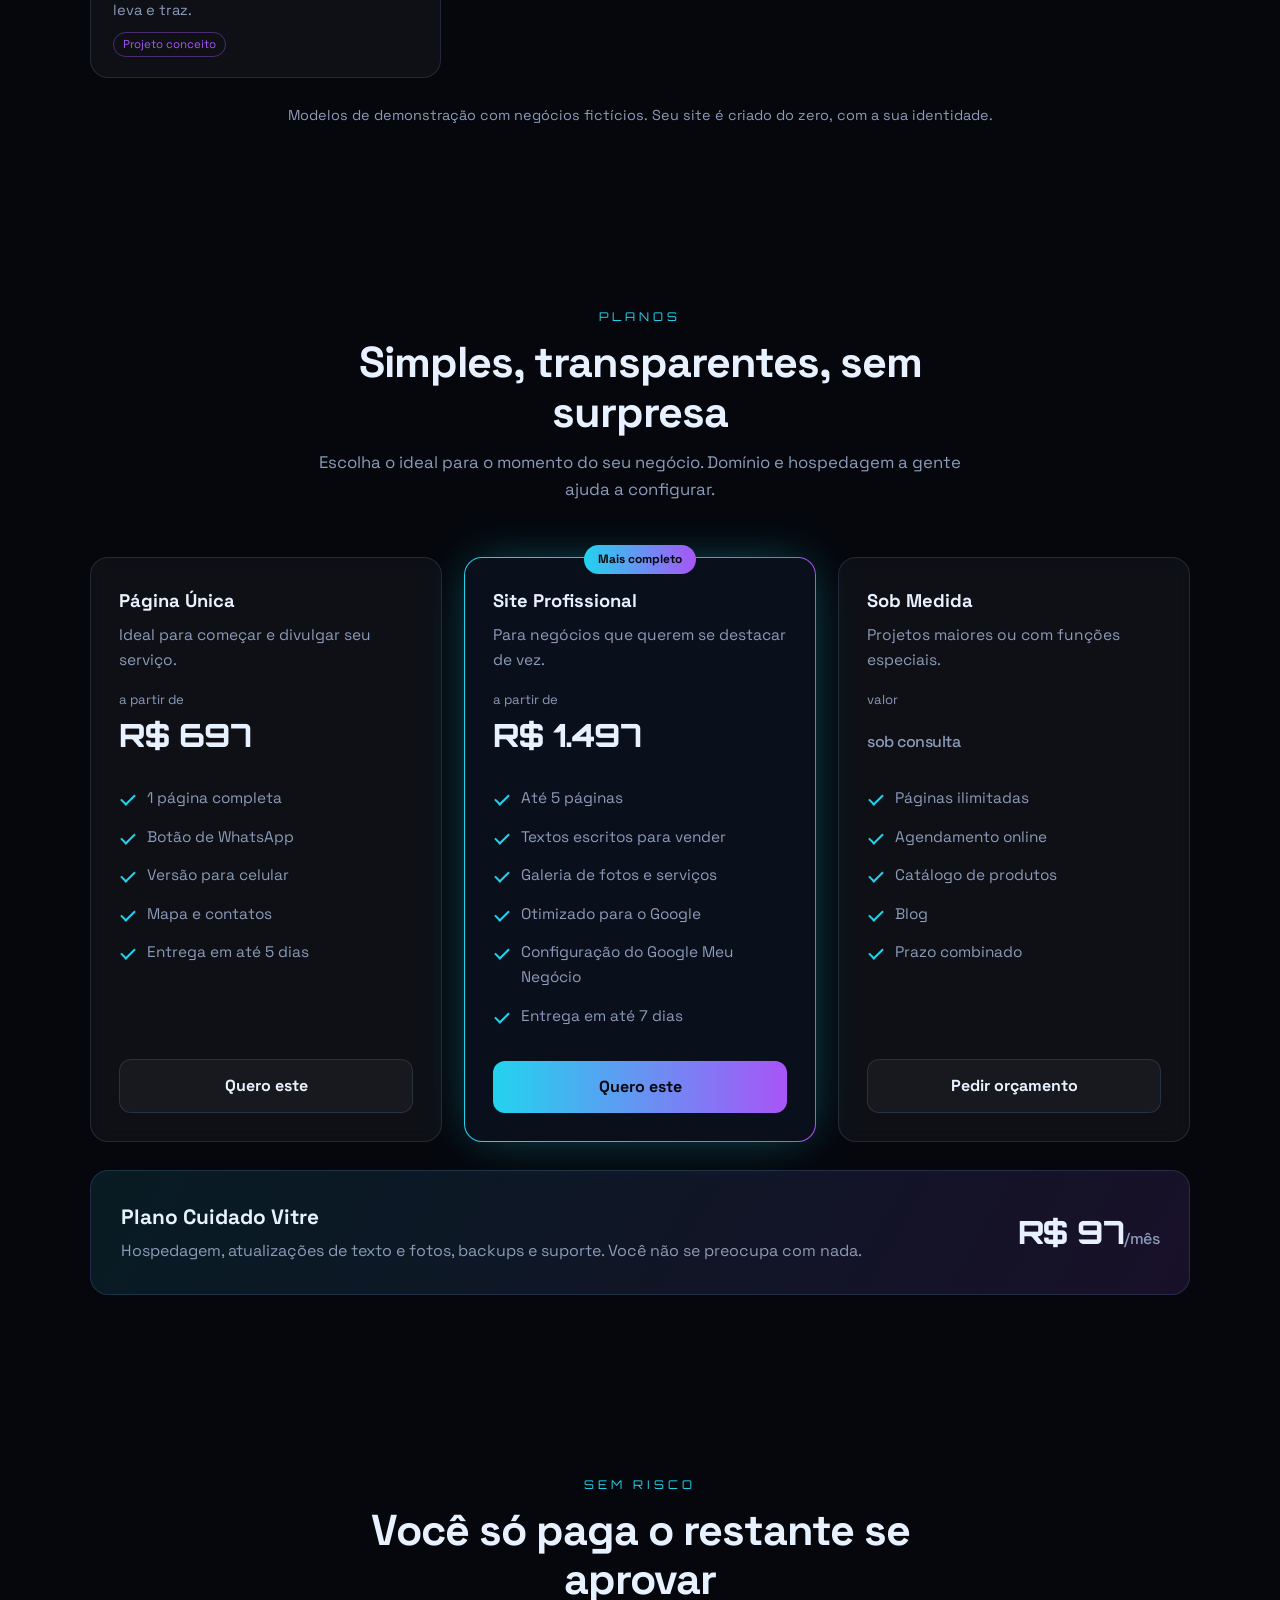
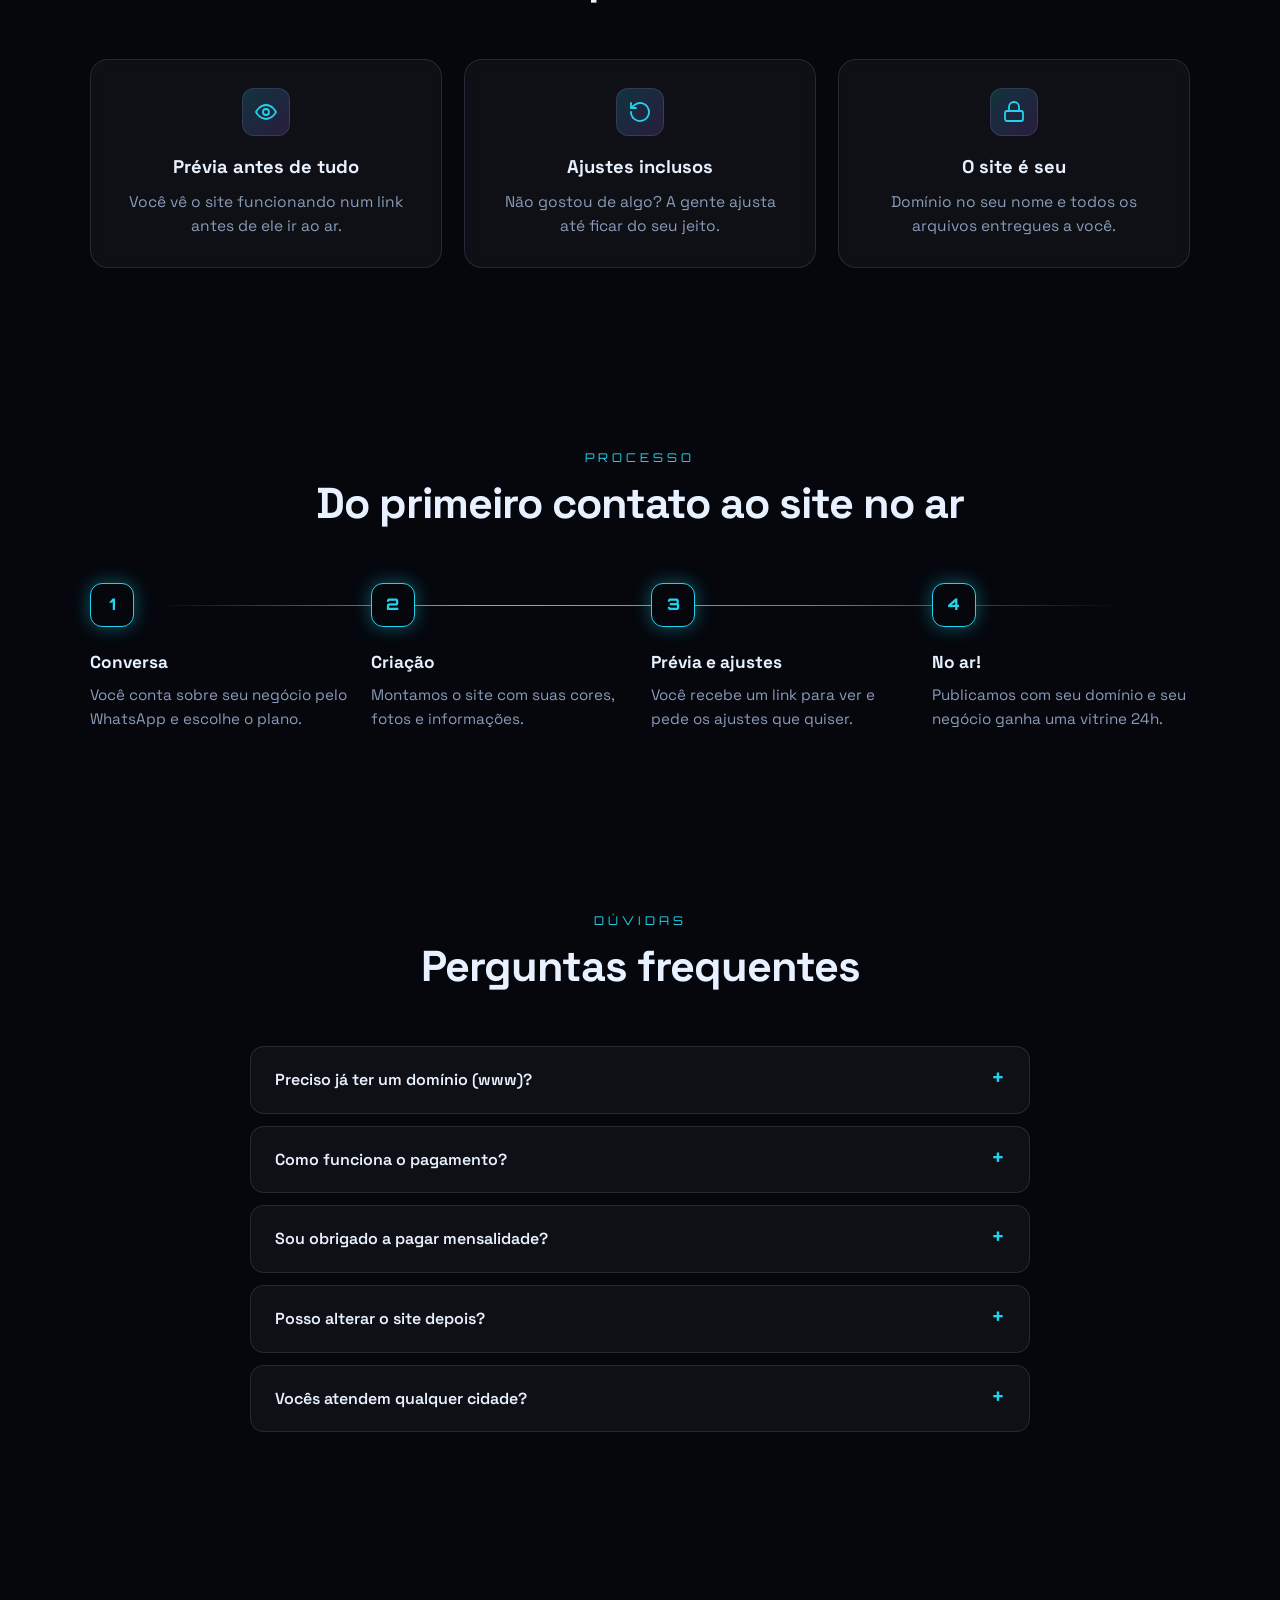
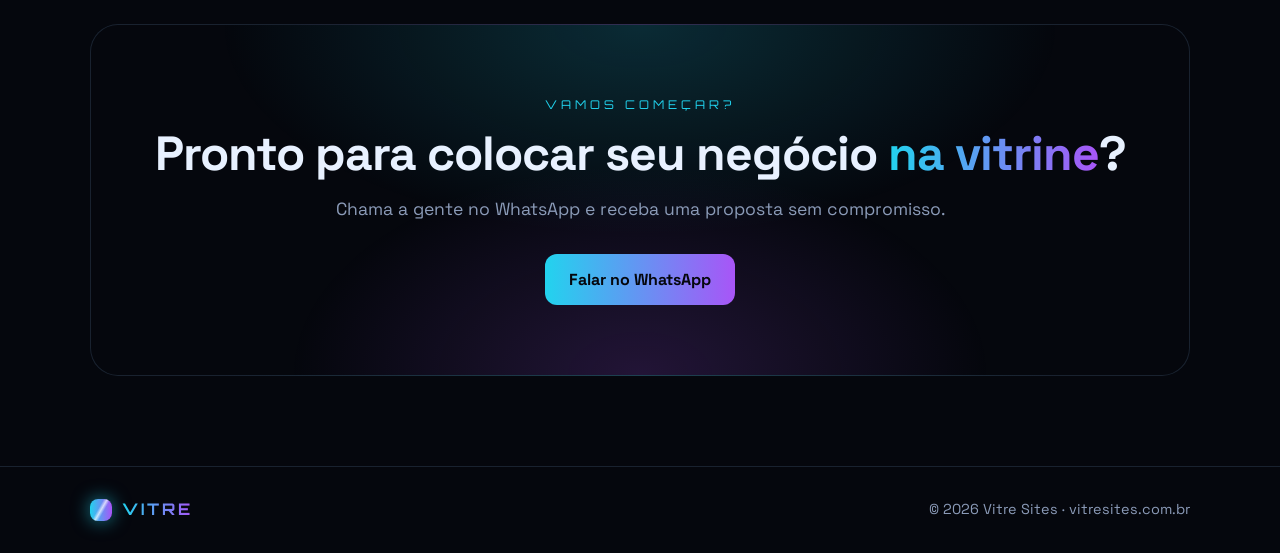
==== commit 6ddcec20: "Modelos completos e 4 novos nichos no portfólio Co-Authored-By: Claude Opus 5.5 <noreply@anthropic.c" ====
--- a/index.html
+++ b/index.html
@@ -259,16 +259,32 @@
       </div>
       <div class="port">
         <a class="proj reveal" href="modelos/barbearia.html" target="_blank">
-          <div class="frame"><iframe src="modelos/barbearia.html" loading="lazy" tabindex="-1" title="Prévia barbearia"></iframe></div>
-          <div class="proj-body"><h3>Barbearia</h3><p>Visual escuro e marcante, tabela de preços e agendamento.</p><span class="chip">Projeto conceito</span></div>
+          <div class="frame"><iframe src="modelos/barbearia.html" loading="lazy" tabindex="-1" title="Prévia Barbearia"></iframe></div>
+          <div class="proj-body"><h3>Barbearia</h3><p>Visual escuro e dourado, tabela de preços, equipe e clube de assinatura.</p><span class="chip">Projeto conceito</span></div>
         </a>
         <a class="proj reveal" href="modelos/estetica.html" target="_blank">
-          <div class="frame"><iframe src="modelos/estetica.html" loading="lazy" tabindex="-1" title="Prévia clínica de estética"></iframe></div>
-          <div class="proj-body"><h3>Clínica de estética</h3><p>Elegante e delicado, focado em agendar avaliações.</p><span class="chip">Projeto conceito</span></div>
+          <div class="frame"><iframe src="modelos/estetica.html" loading="lazy" tabindex="-1" title="Prévia Clínica de estética"></iframe></div>
+          <div class="proj-body"><h3>Clínica de estética</h3><p>Elegante e delicado, com tratamentos, equipe e avaliação gratuita.</p><span class="chip">Projeto conceito</span></div>
         </a>
         <a class="proj reveal" href="modelos/restaurante.html" target="_blank">
-          <div class="frame"><iframe src="modelos/restaurante.html" loading="lazy" tabindex="-1" title="Prévia restaurante"></iframe></div>
-          <div class="proj-body"><h3>Restaurante</h3><p>Cardápio com fotos que dão água na boca e reservas.</p><span class="chip">Projeto conceito</span></div>
+          <div class="frame"><iframe src="modelos/restaurante.html" loading="lazy" tabindex="-1" title="Prévia Restaurante"></iframe></div>
+          <div class="proj-body"><h3>Restaurante</h3><p>Cardápio com abas, eventos, galeria e reservas.</p><span class="chip">Projeto conceito</span></div>
+        </a>
+        <a class="proj reveal" href="modelos/dentista.html" target="_blank">
+          <div class="frame"><iframe src="modelos/dentista.html" loading="lazy" tabindex="-1" title="Prévia Consultório odontológico"></iframe></div>
+          <div class="proj-body"><h3>Consultório odontológico</h3><p>Limpo e confiável, com especialidades, dentistas e convênios.</p><span class="chip">Projeto conceito</span></div>
+        </a>
+        <a class="proj reveal" href="modelos/advocacia.html" target="_blank">
+          <div class="frame"><iframe src="modelos/advocacia.html" loading="lazy" tabindex="-1" title="Prévia Escritório de advocacia"></iframe></div>
+          <div class="proj-body"><h3>Escritório de advocacia</h3><p>Sóbrio e elegante, com áreas de atuação, seguindo as regras da OAB.</p><span class="chip">Projeto conceito</span></div>
+        </a>
+        <a class="proj reveal" href="modelos/academia.html" target="_blank">
+          <div class="frame"><iframe src="modelos/academia.html" loading="lazy" tabindex="-1" title="Prévia Academia"></iframe></div>
+          <div class="proj-body"><h3>Academia</h3><p>Impactante, com modalidades, planos e grade de horários.</p><span class="chip">Projeto conceito</span></div>
+        </a>
+        <a class="proj reveal" href="modelos/petshop.html" target="_blank">
+          <div class="frame"><iframe src="modelos/petshop.html" loading="lazy" tabindex="-1" title="Prévia Pet shop"></iframe></div>
+          <div class="proj-body"><h3>Pet shop</h3><p>Alegre e colorido, com preços por porte e leva e traz.</p><span class="chip">Projeto conceito</span></div>
         </a>
       </div>
       <p class="port-note">Modelos de demonstração com negócios fictícios. Seu site é criado do zero, com a sua identidade.</p>
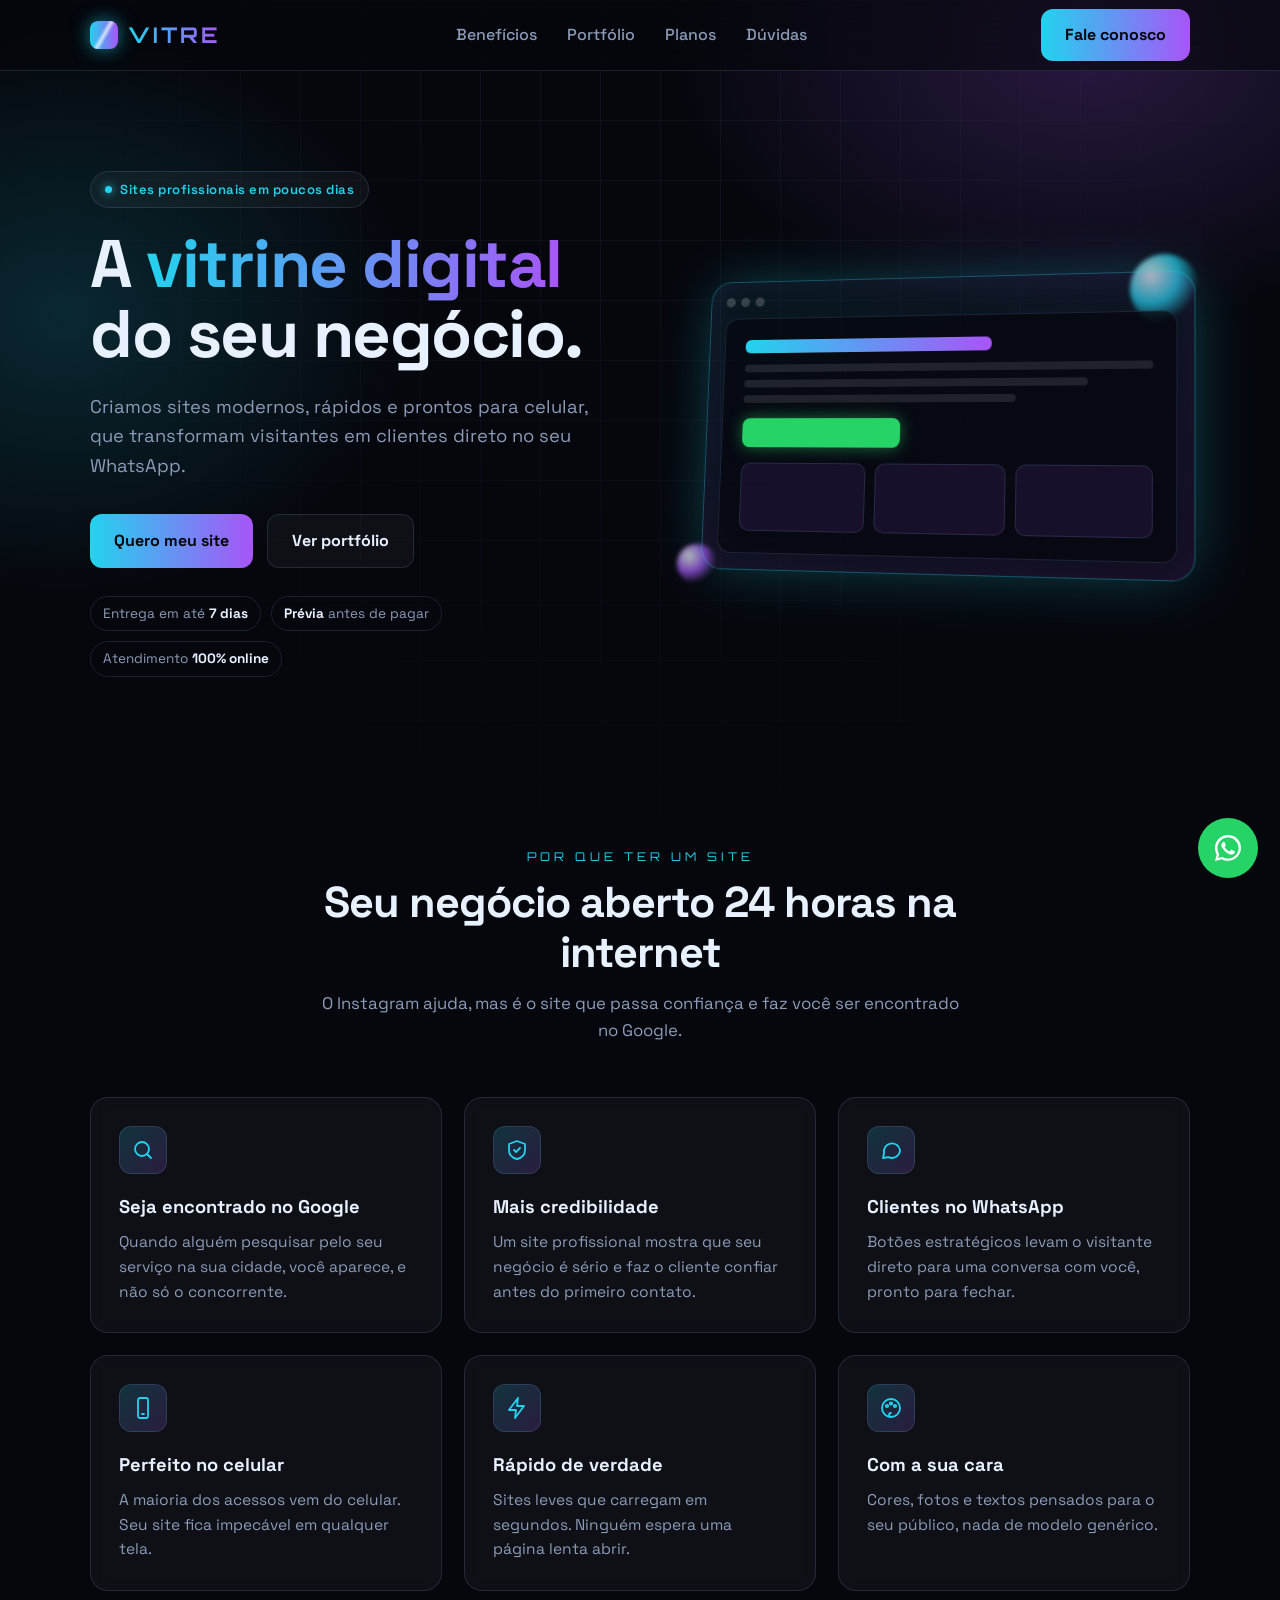
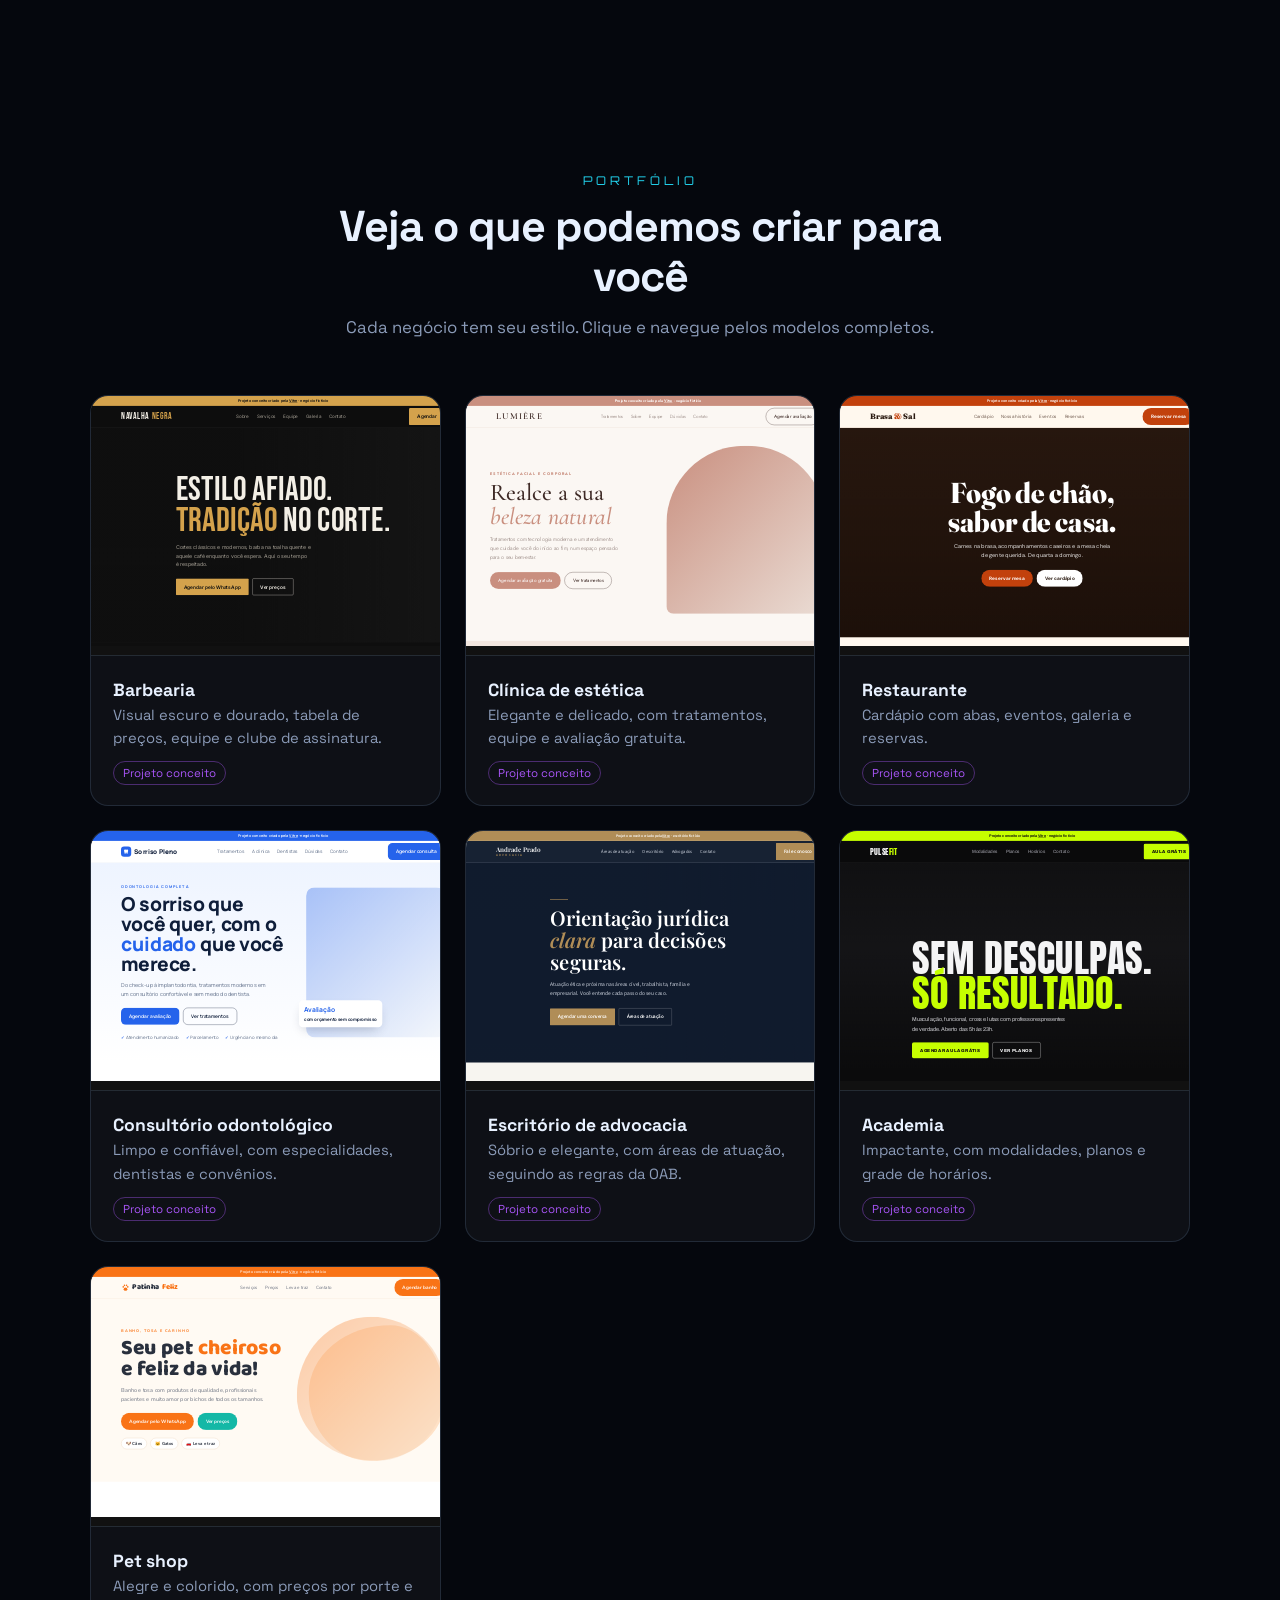
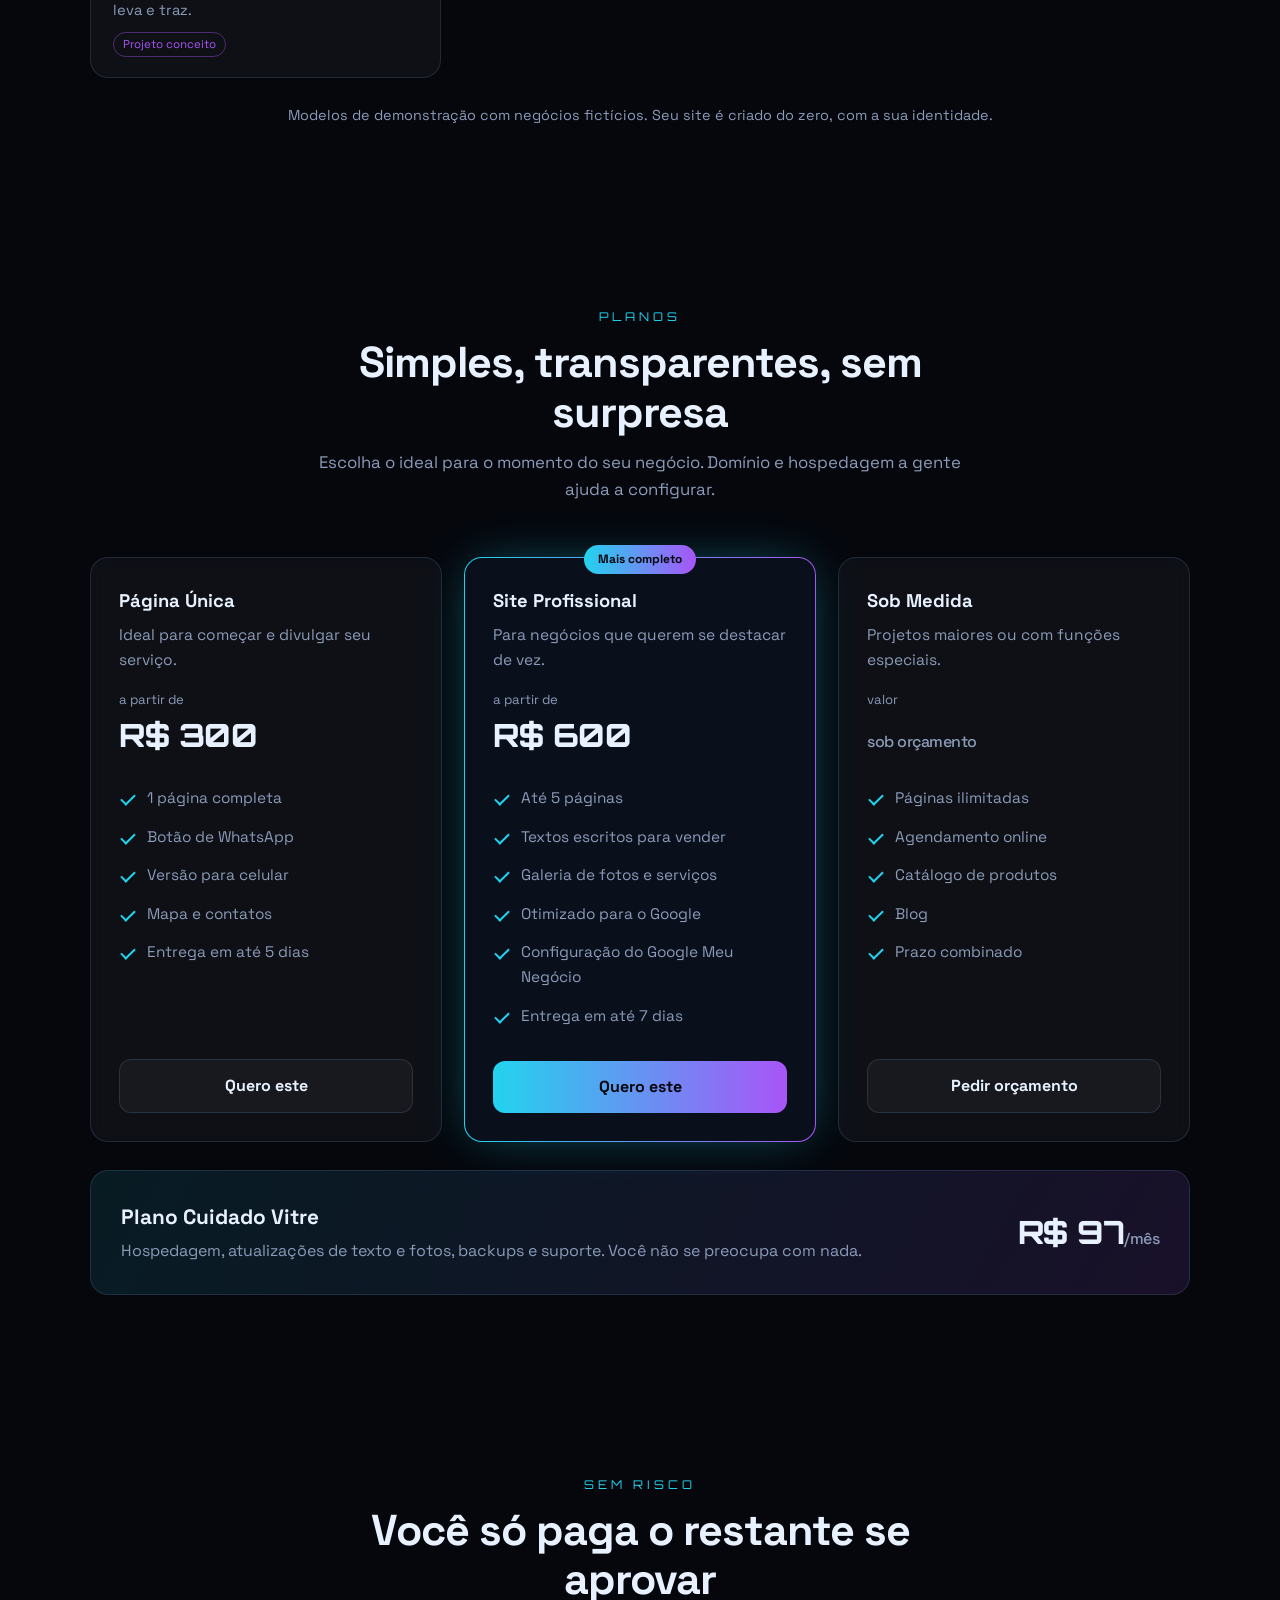
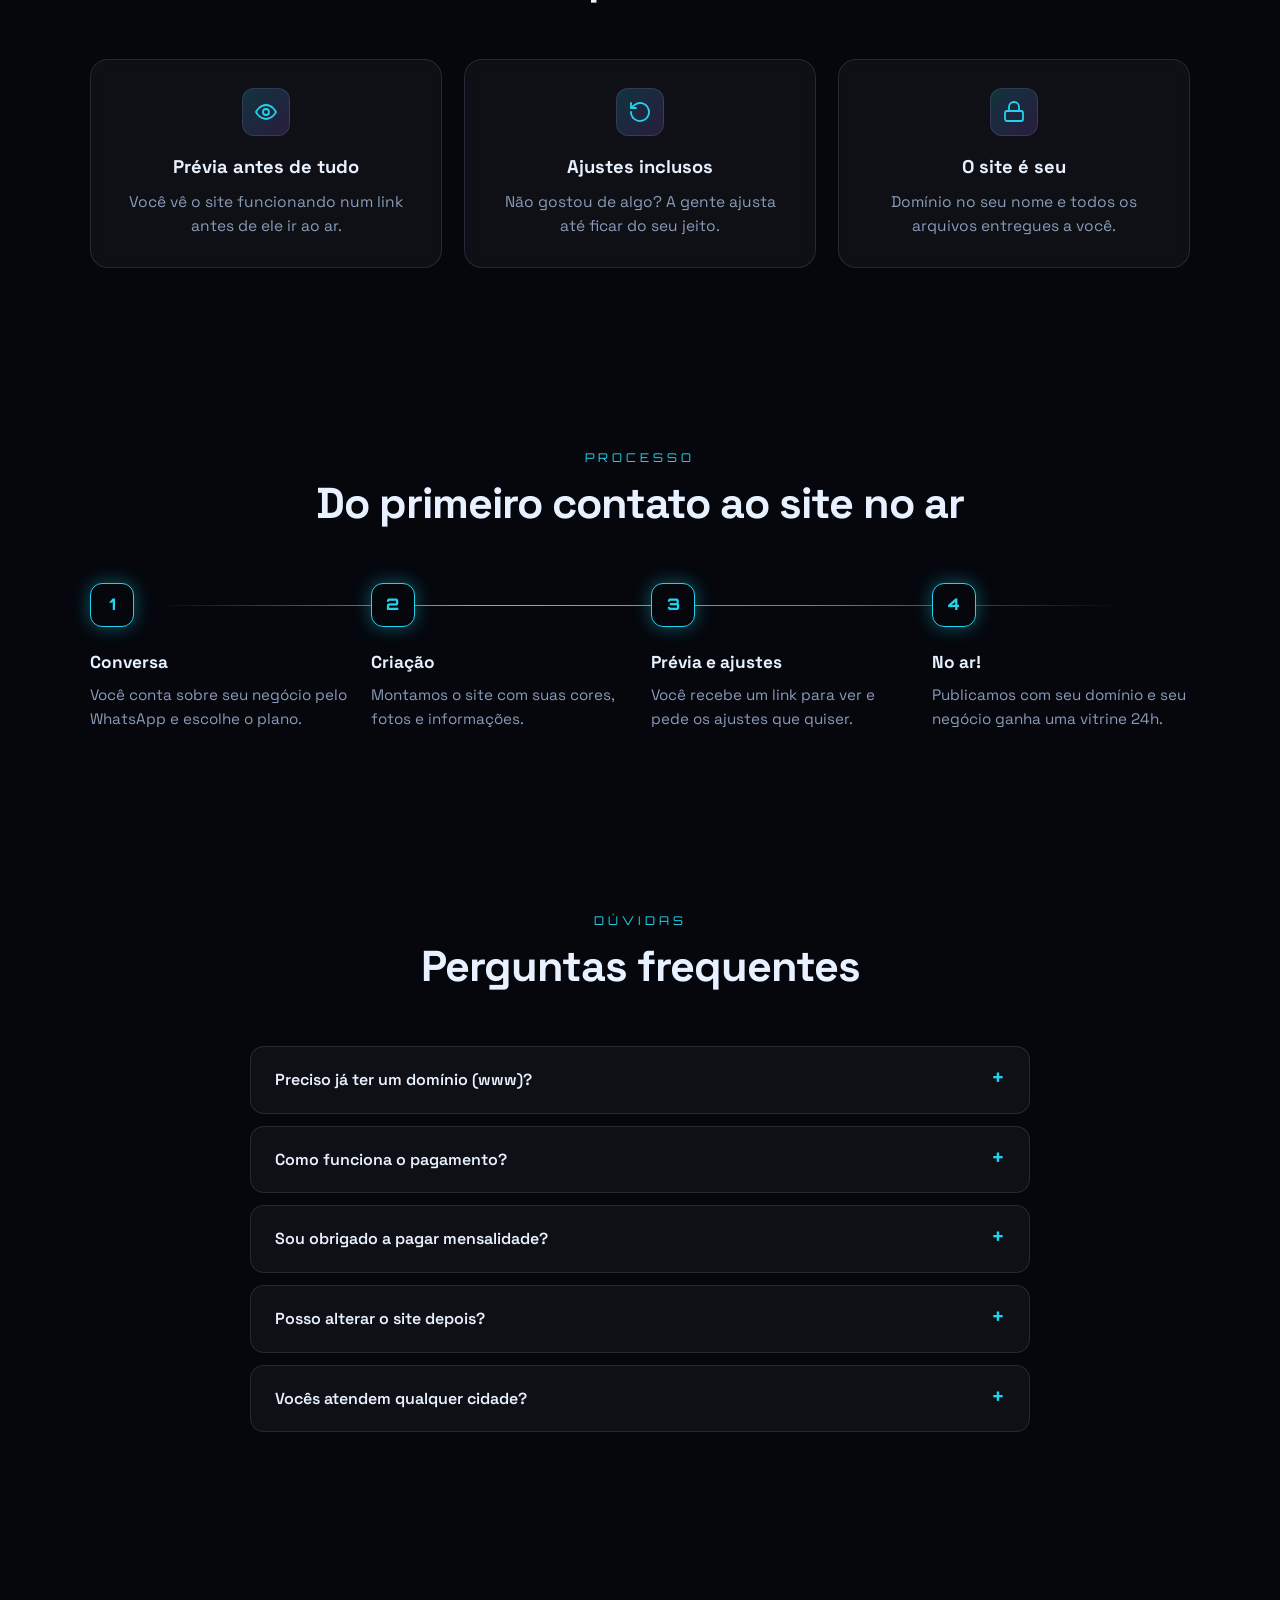
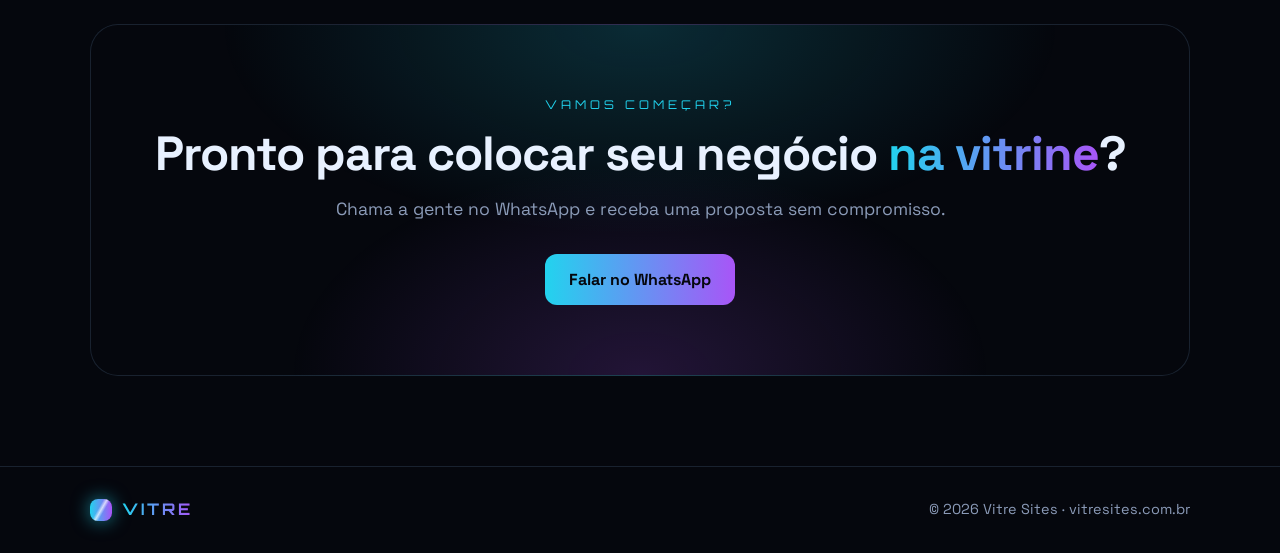
==== commit e59fb7ef: "Atualiza preços dos planos Co-Authored-By: Claude Opus 5.5 <noreply@anthropic.com> Claude-Session: h" ====
--- a/index.html
+++ b/index.html
@@ -303,7 +303,7 @@
           <h3>Página Única</h3>
           <p>Ideal para começar e divulgar seu serviço.</p>
           <div class="from">a partir de</div>
-          <div class="price">R$ 697</div>
+          <div class="price">R$ 300</div>
           <ul>
             <li>1 página completa</li>
             <li>Botão de WhatsApp</li>
@@ -318,7 +318,7 @@
           <h3>Site Profissional</h3>
           <p>Para negócios que querem se destacar de vez.</p>
           <div class="from">a partir de</div>
-          <div class="price">R$ 1.497</div>
+          <div class="price">R$ 600</div>
           <ul>
             <li>Até 5 páginas</li>
             <li>Textos escritos para vender</li>
@@ -333,7 +333,7 @@
           <h3>Sob Medida</h3>
           <p>Projetos maiores ou com funções especiais.</p>
           <div class="from">valor</div>
-          <div class="price"><small>sob consulta</small></div>
+          <div class="price"><small>sob orçamento</small></div>
           <ul>
             <li>Páginas ilimitadas</li>
             <li>Agendamento online</li>
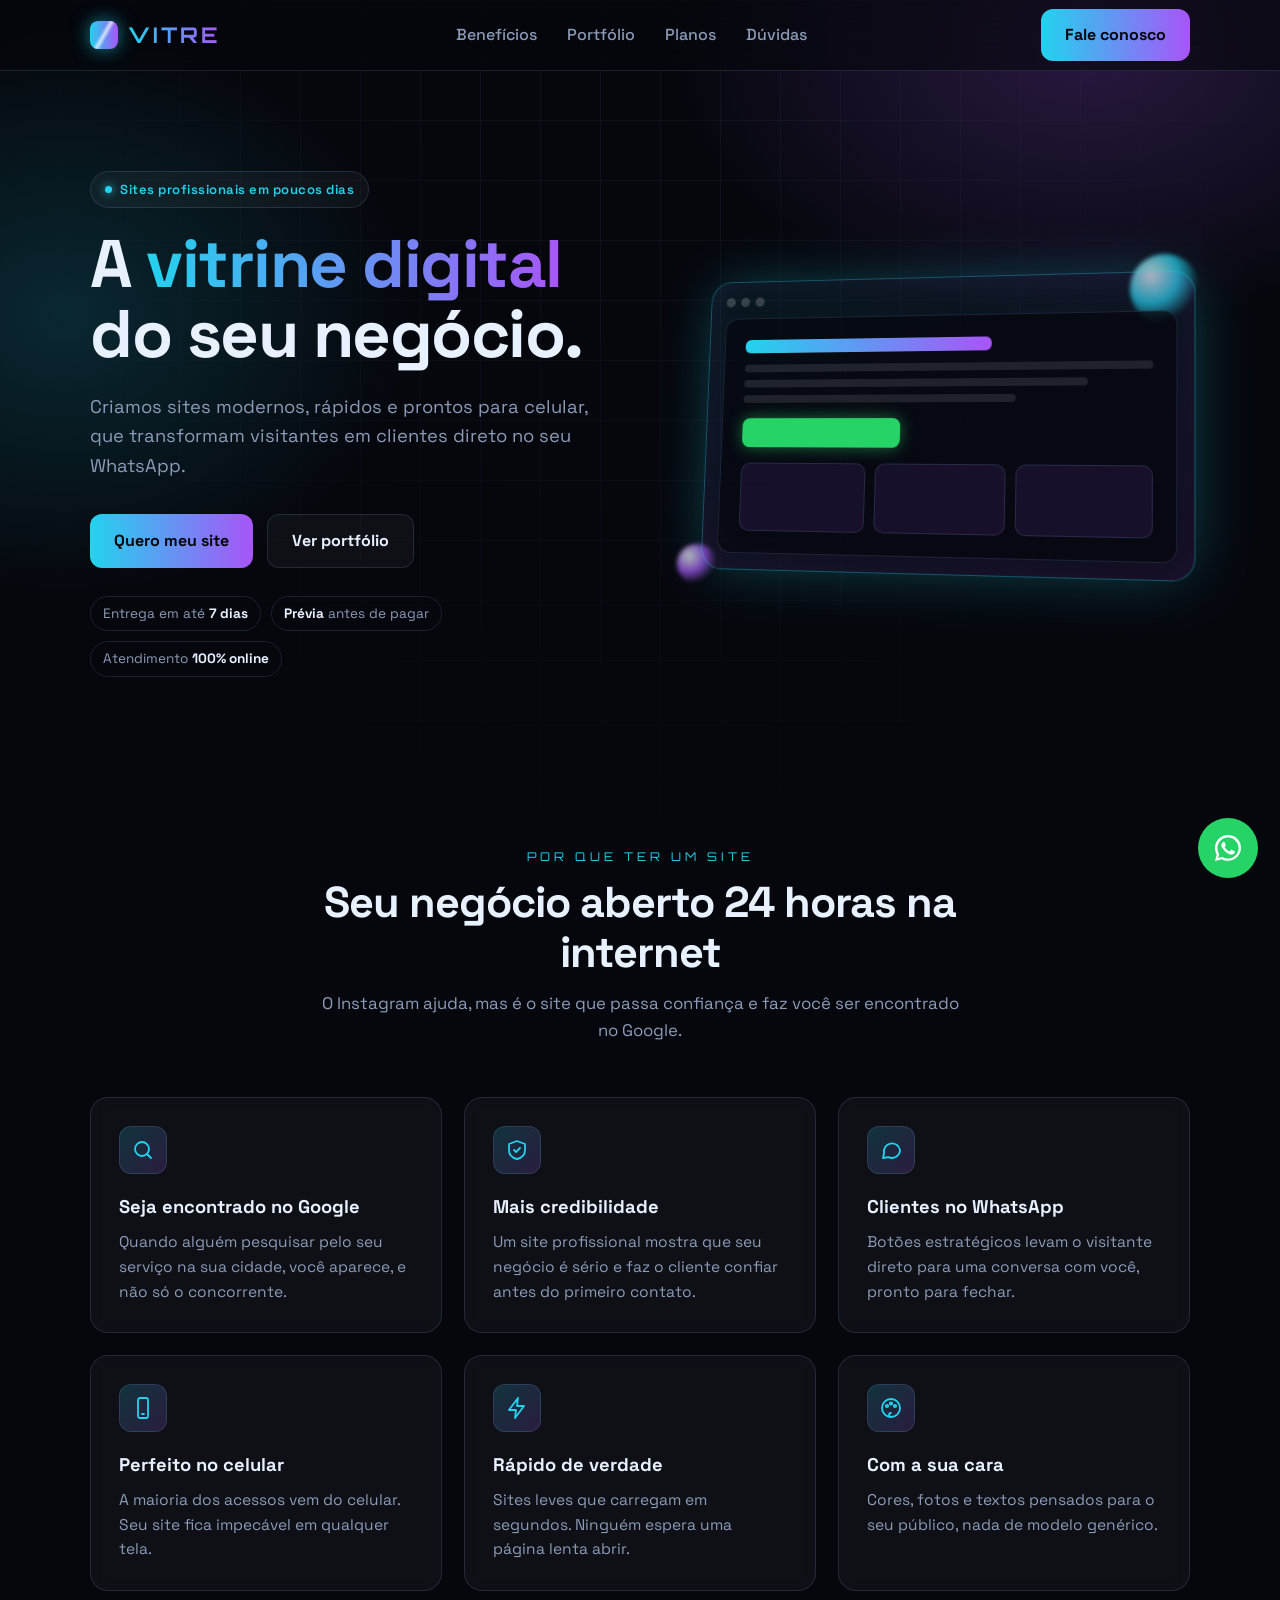
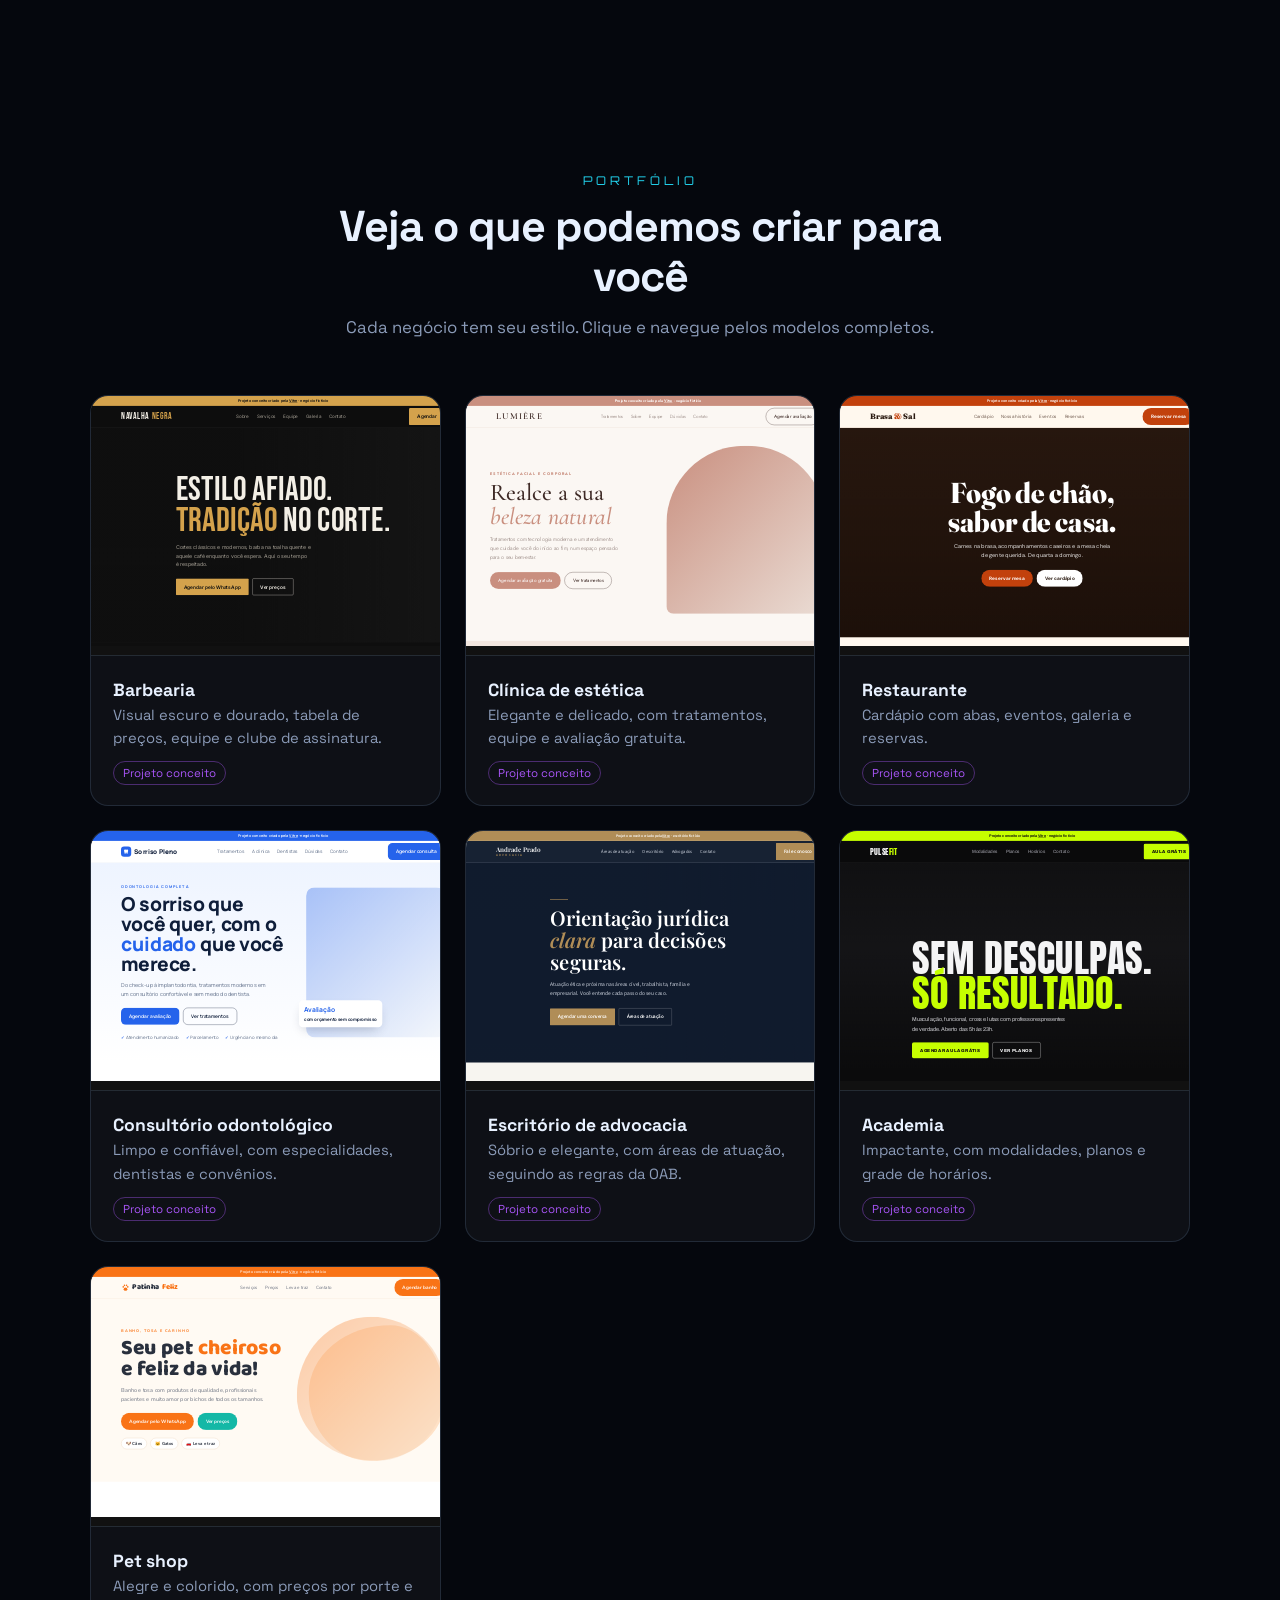
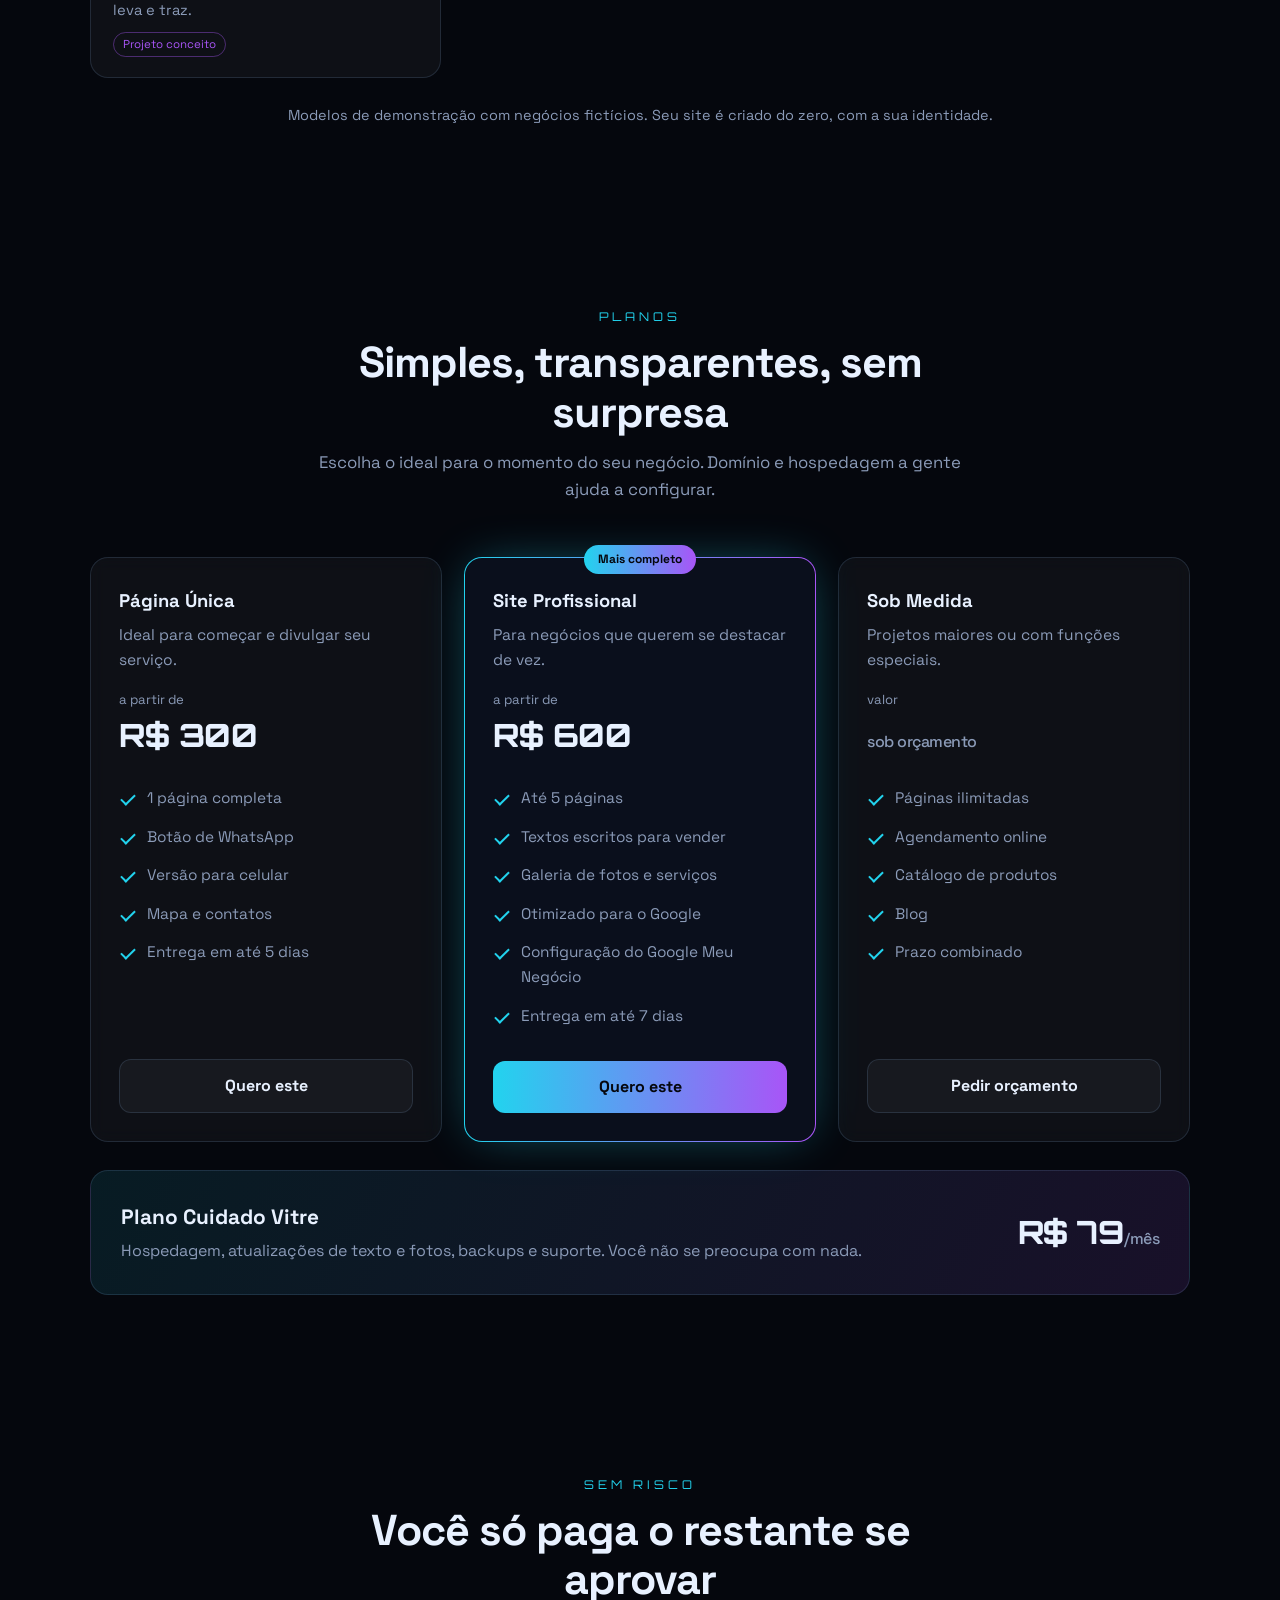
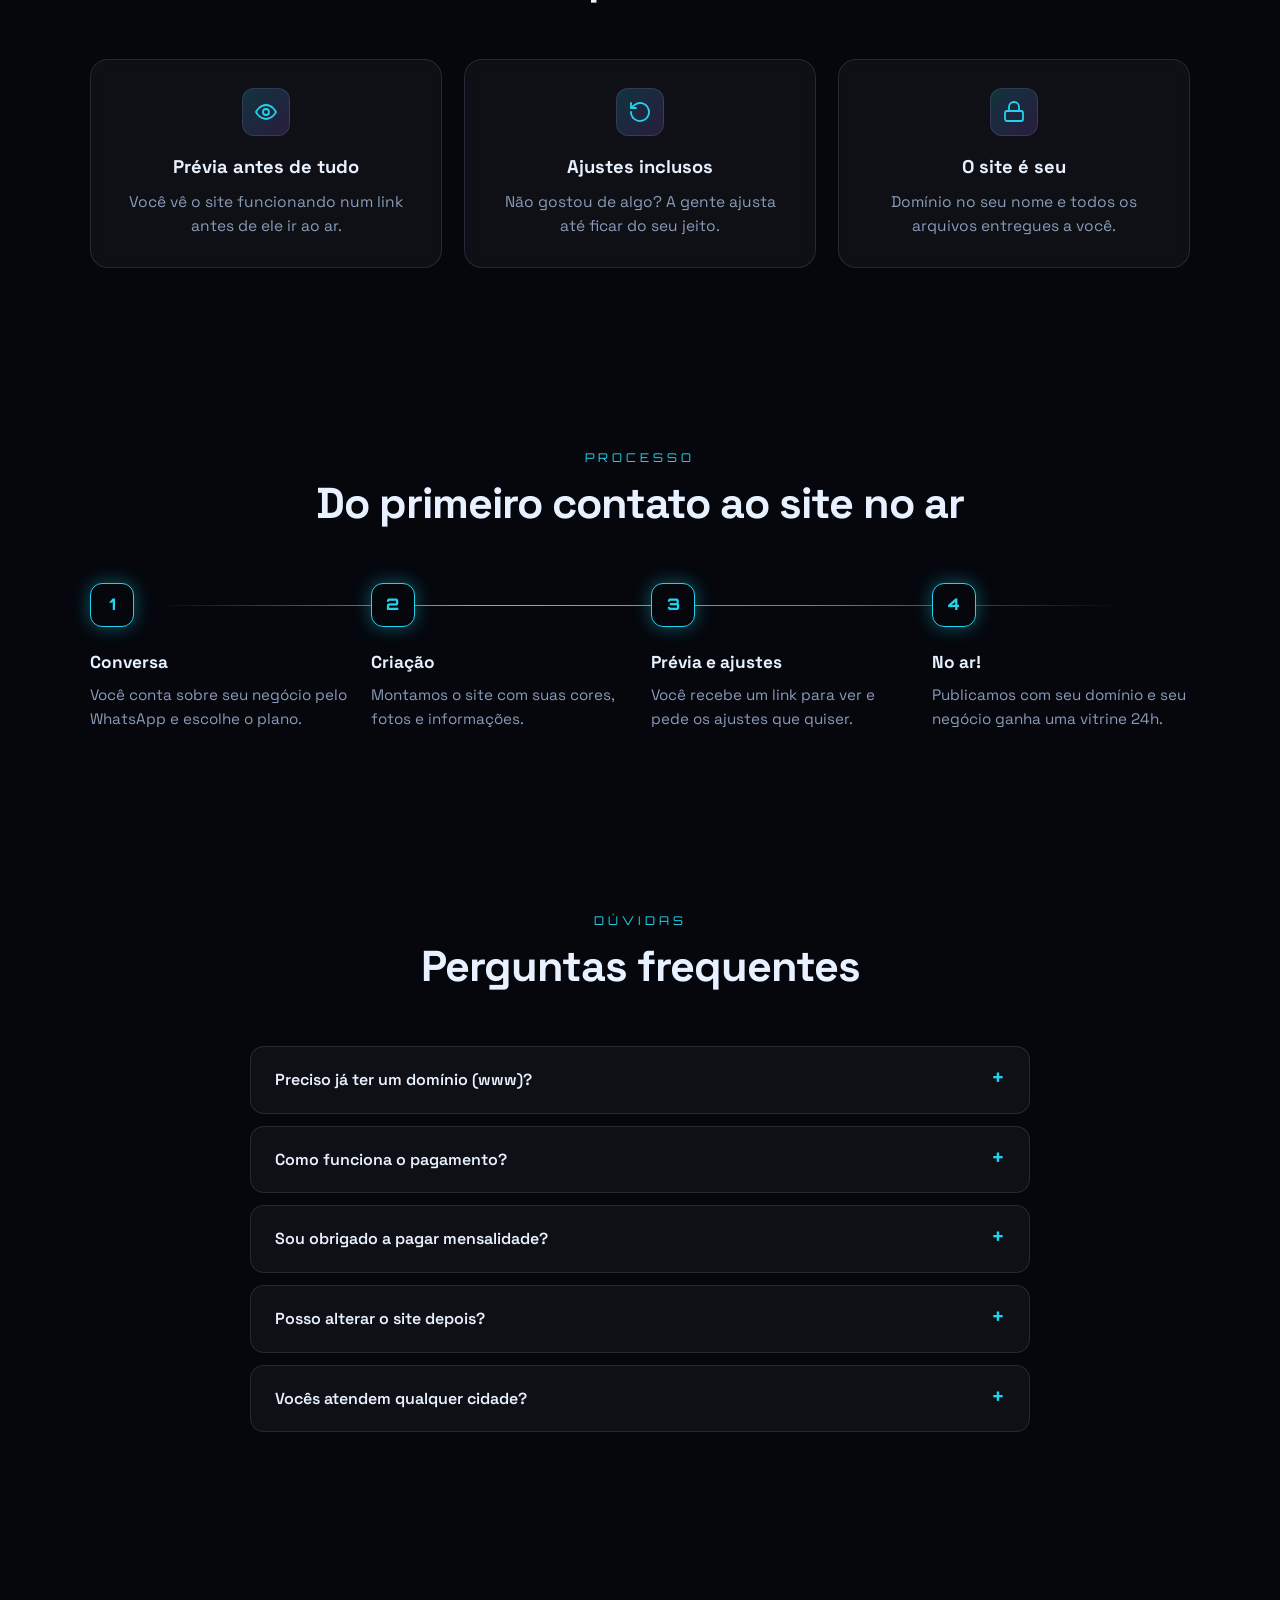
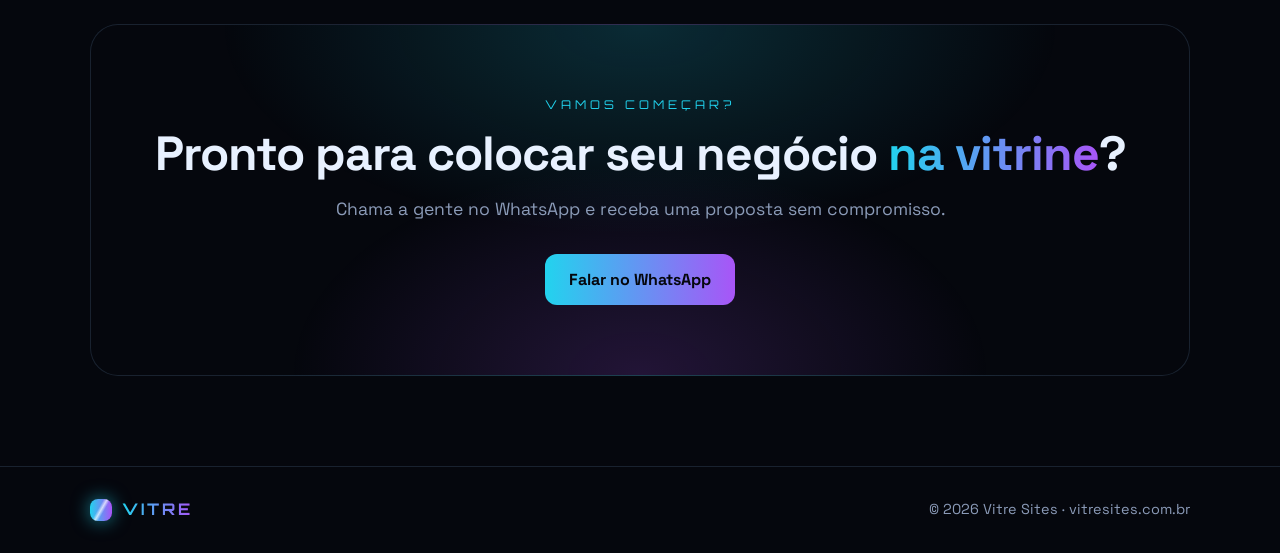
==== commit f14f8c2f: "Plano Cuidado por R$ 79/mês Co-Authored-By: Claude Opus 5.5 <noreply@anthropic.com> Claude-Session: " ====
--- a/index.html
+++ b/index.html
@@ -349,7 +349,7 @@
           <h3>Plano Cuidado Vitre</h3>
           <p>Hospedagem, atualizações de texto e fotos, backups e suporte. Você não se preocupa com nada.</p>
         </div>
-        <div class="price">R$ 97<small>/mês</small></div>
+        <div class="price">R$ 79<small>/mês</small></div>
       </div>
     </div>
   </section>
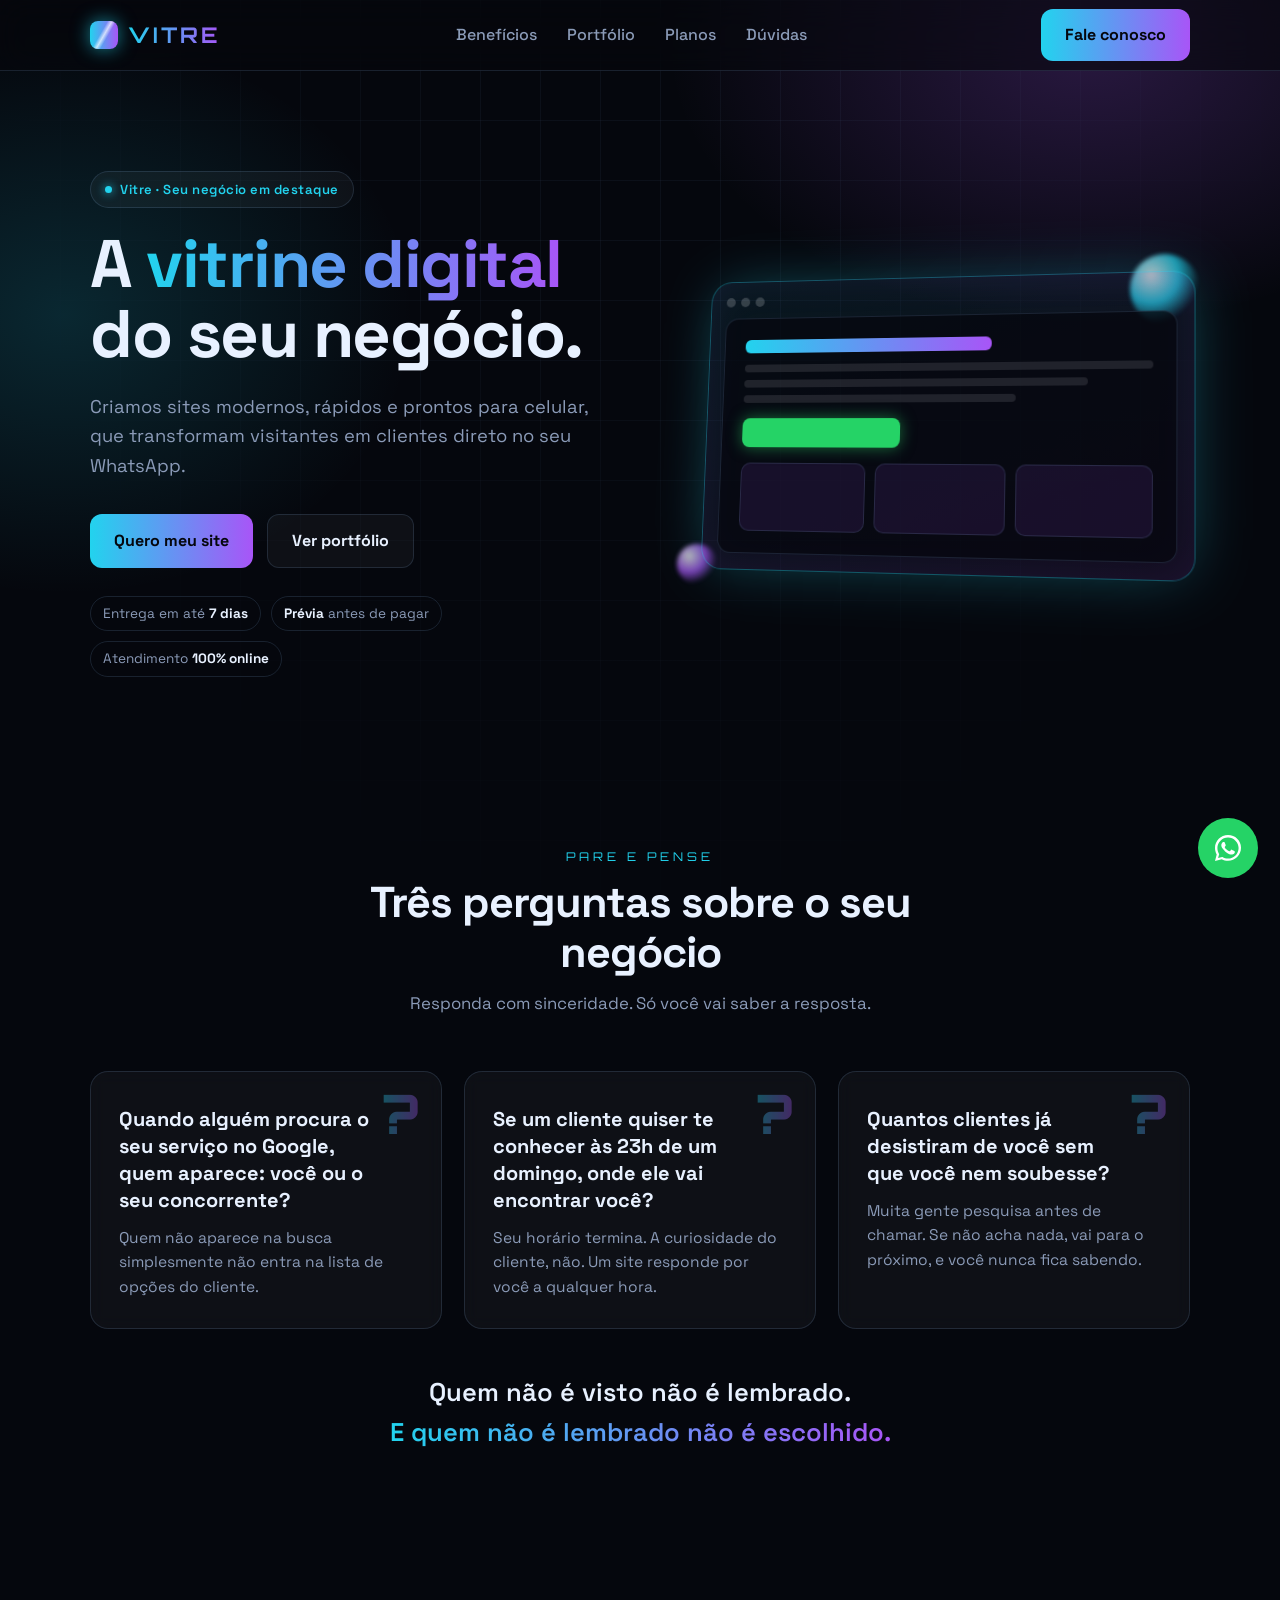
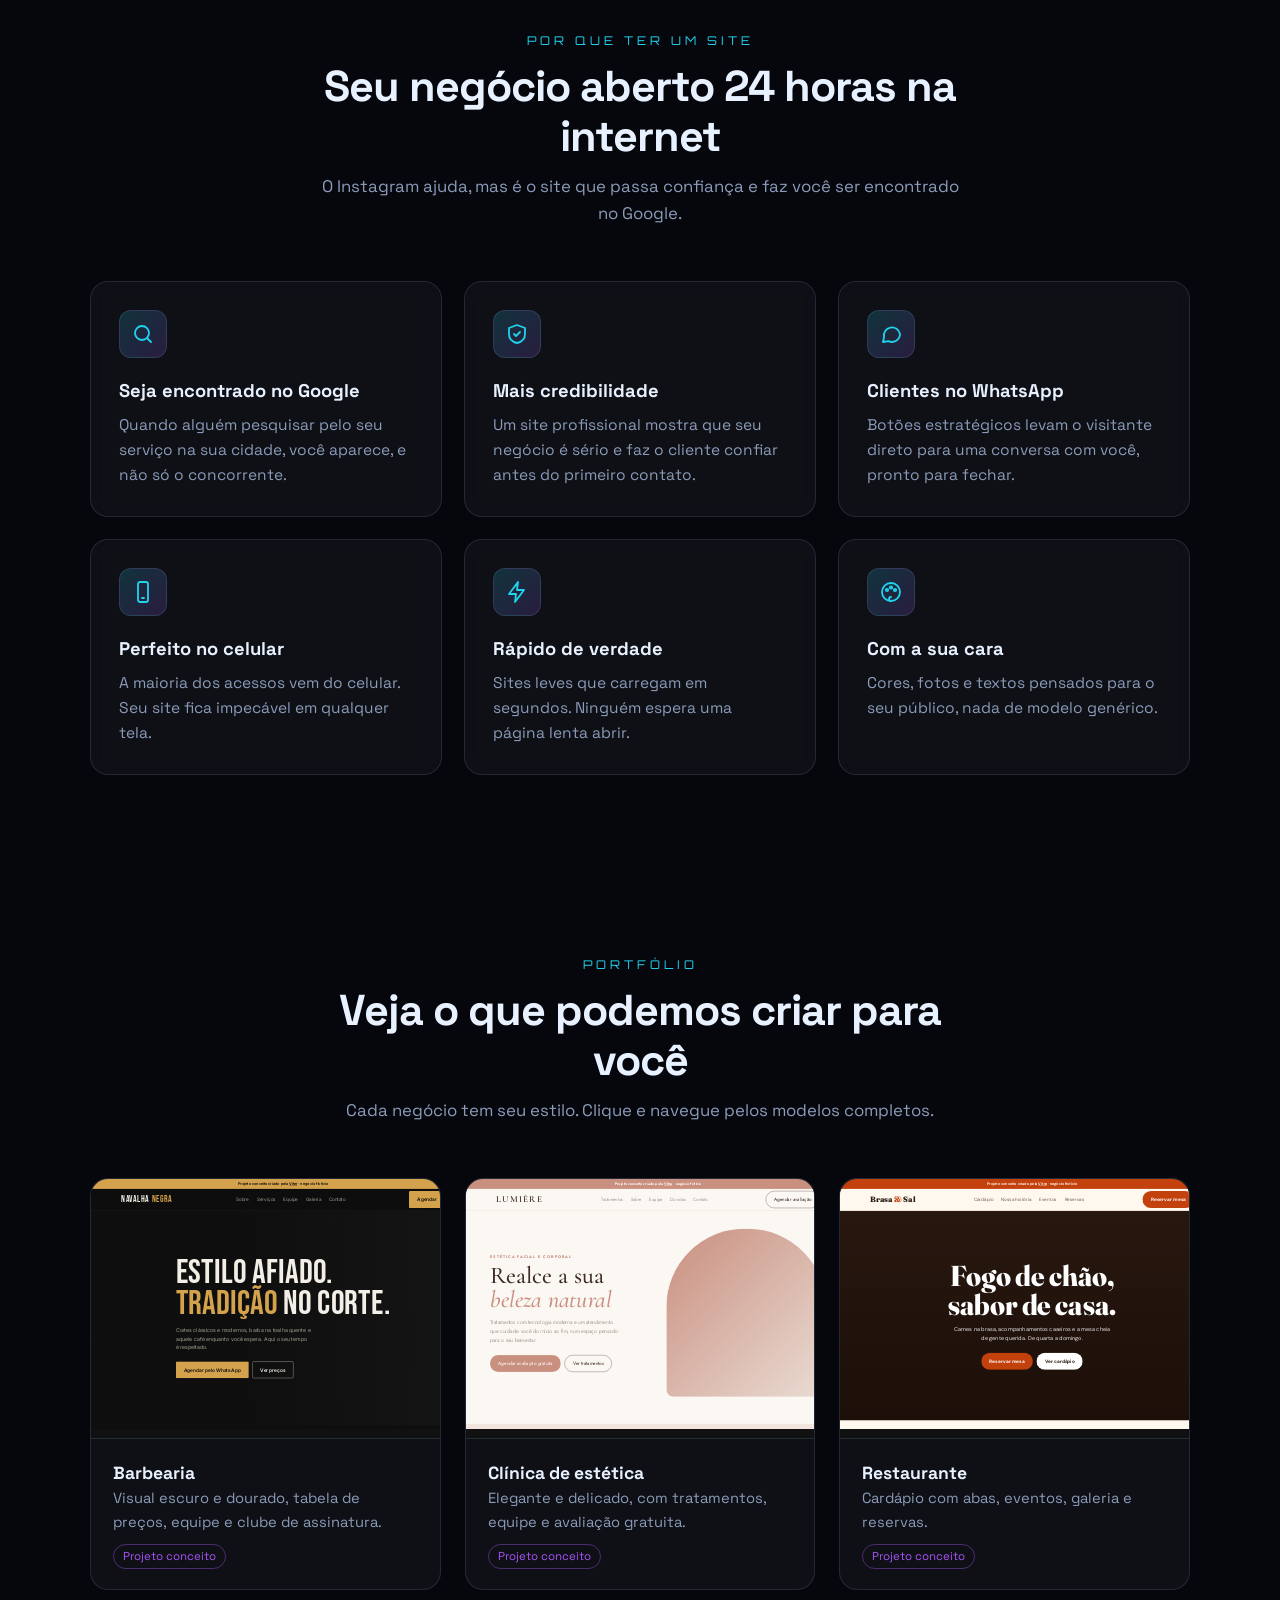
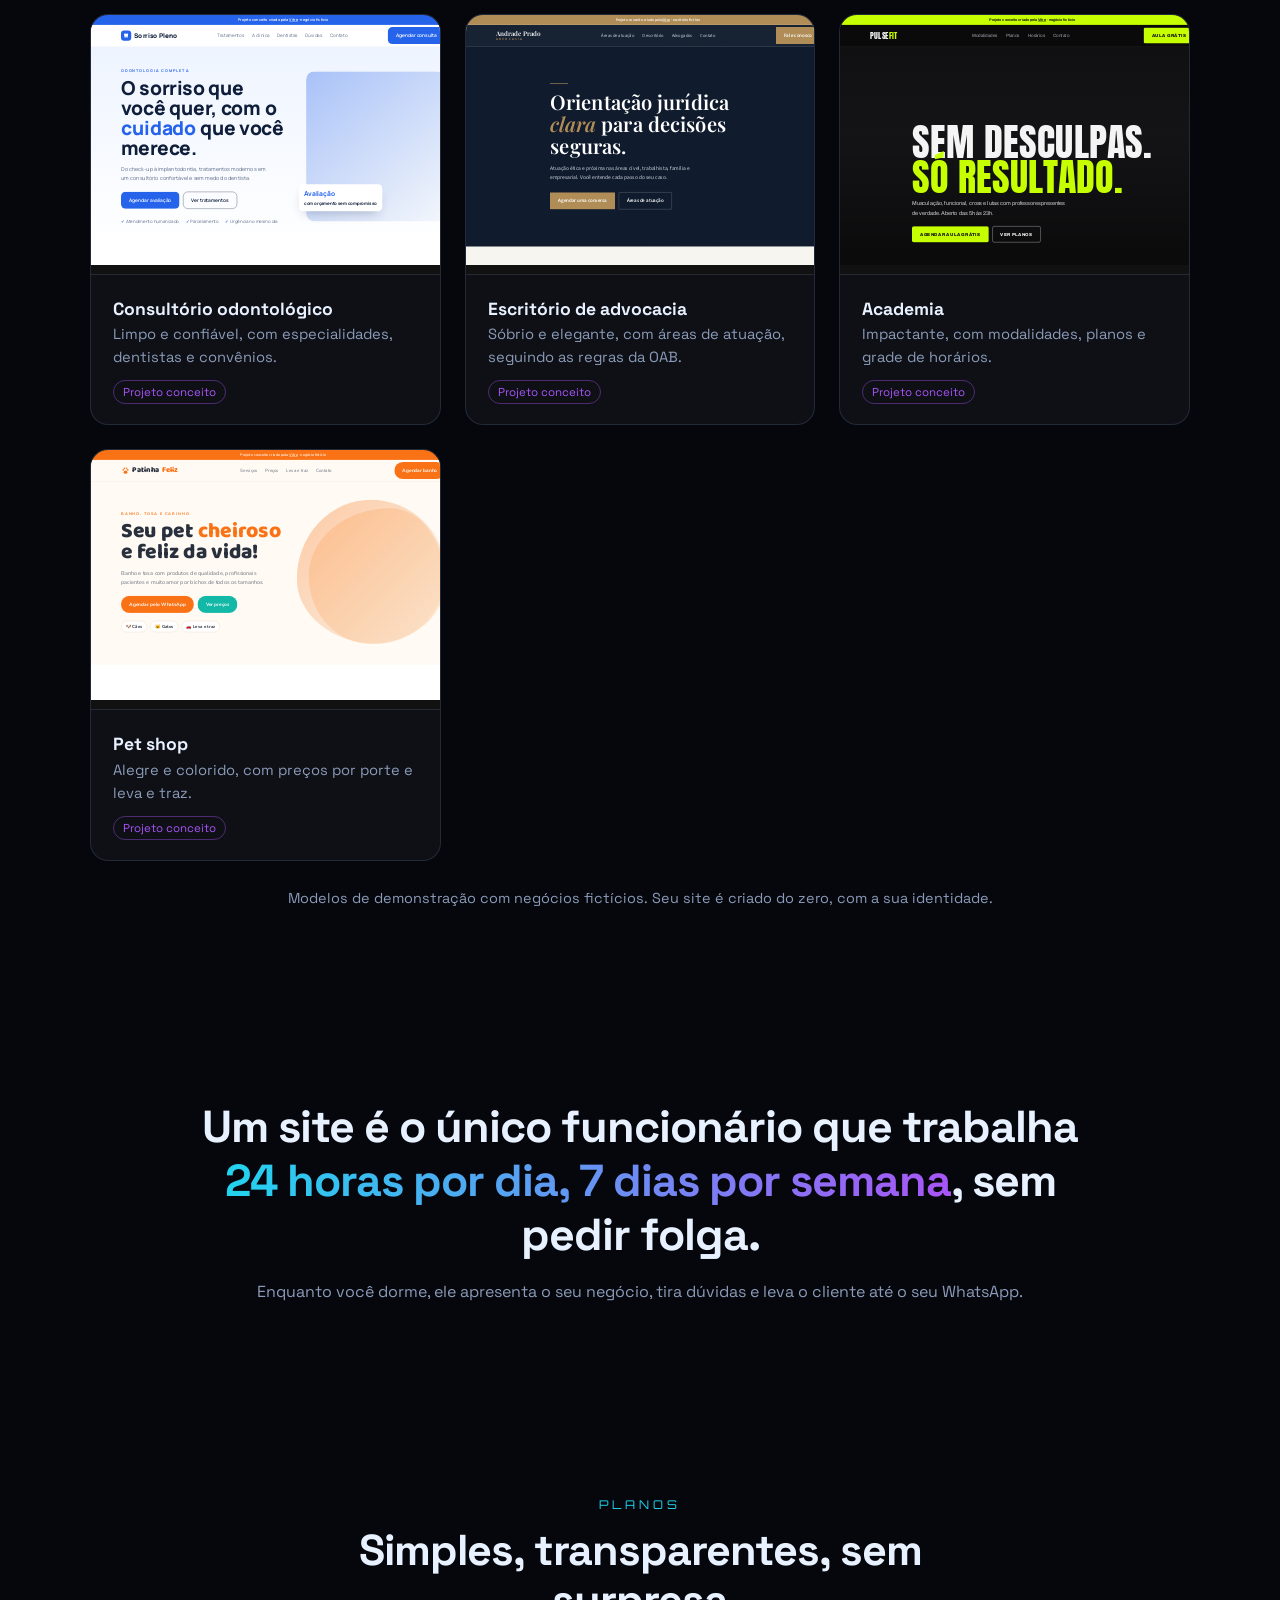
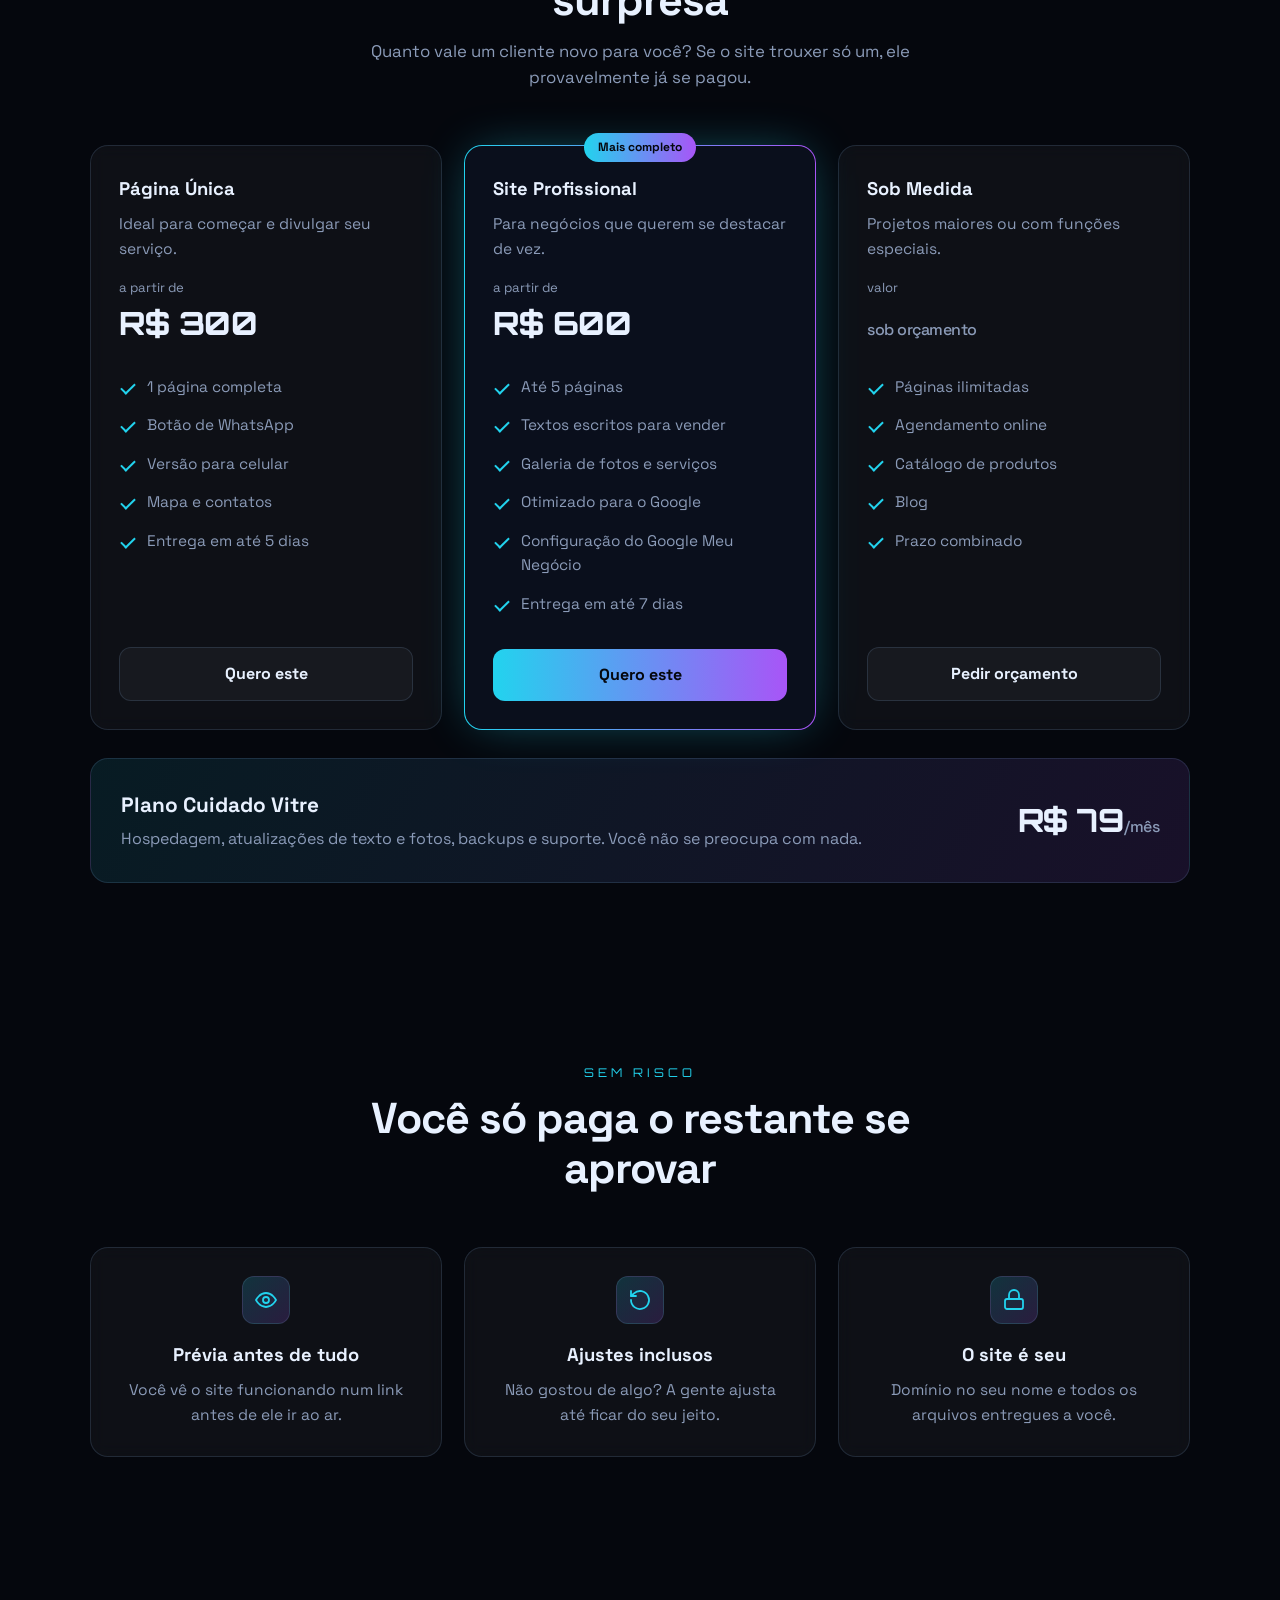
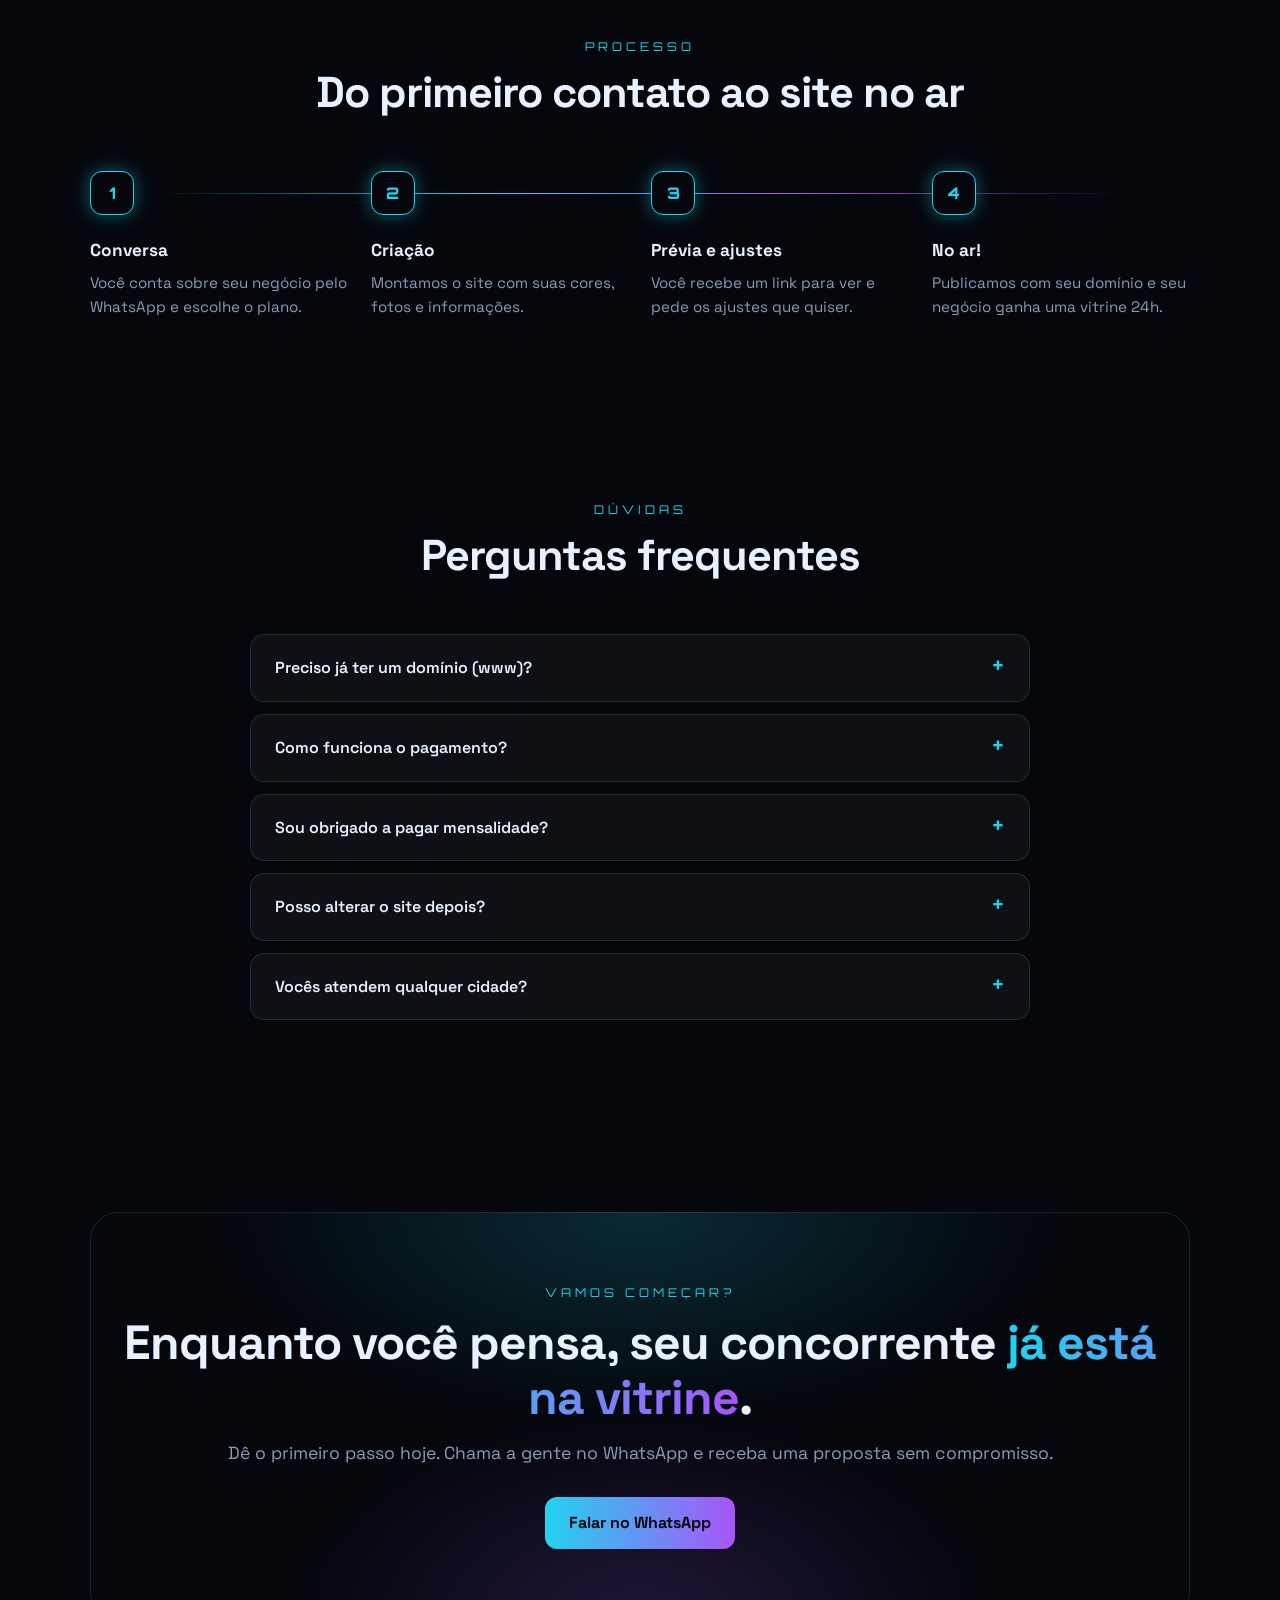
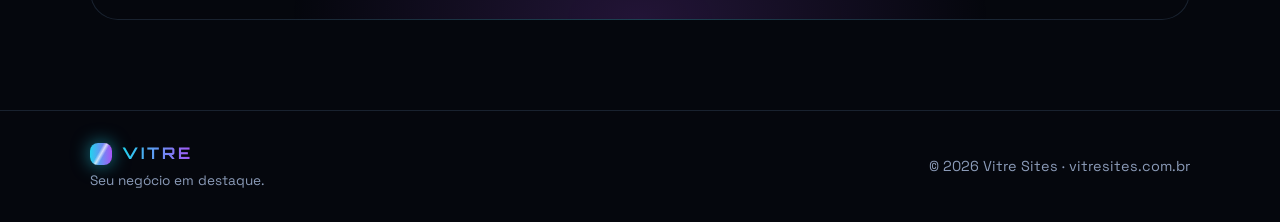
==== commit 75126b1a: "Slogan e frases de impacto no site Co-Authored-By: Claude Opus 5.5 <noreply@anthropic.com> Claude-Se" ====
--- a/index.html
+++ b/index.html
@@ -3,7 +3,7 @@
 <head>
 <meta charset="UTF-8">
 <meta name="viewport" content="width=device-width, initial-scale=1.0">
-<title>Vitre Sites | A vitrine digital do seu negócio</title>
+<title>Vitre Sites | Seu negócio em destaque</title>
 <meta name="description" content="Criamos sites profissionais, rápidos e prontos para celular, com botão de WhatsApp. Seu negócio em destaque na internet.">
 <link rel="preconnect" href="https://fonts.googleapis.com">
 <link href="https://fonts.googleapis.com/css2?family=Orbitron:wght@600;800&family=Space+Grotesk:wght@400;500;600;700&display=swap" rel="stylesheet">
@@ -153,6 +153,21 @@
 
   footer{border-top:1px solid var(--line);padding:30px 0;color:var(--muted);font-size:.9rem}
   .foot{display:flex;justify-content:space-between;align-items:center;flex-wrap:wrap;gap:12px}
+
+
+  /* Pare e pense */
+  .think{display:grid;grid-template-columns:repeat(3,1fr);gap:22px}
+  .q{position:relative;padding:34px 28px 28px}
+  .q::before{content:"?";position:absolute;top:14px;right:22px;font-family:'Orbitron',sans-serif;font-size:3.4rem;font-weight:800;line-height:1;background:var(--grad);-webkit-background-clip:text;background-clip:text;color:transparent;opacity:.35}
+  .q h3{font-size:1.25rem;line-height:1.35;margin-bottom:12px;padding-right:34px}
+  .think-end{text-align:center;margin-top:46px;font-size:clamp(1.2rem,2.6vw,1.6rem);font-weight:600;line-height:1.4}
+  .think-end .grad{display:inline-block;margin-top:4px}
+  /* Frase de impacto */
+  .statement{text-align:center;padding:100px 0}
+  .statement p{font-size:clamp(1.6rem,4vw,2.8rem);font-weight:700;letter-spacing:-1px;line-height:1.2;max-width:900px;margin:0 auto}
+  .statement small{display:block;margin-top:18px;color:var(--muted);font-size:1rem;font-weight:400;letter-spacing:0}
+  .slogan{color:var(--muted);font-size:.85rem;margin-top:4px}
+  @media (max-width:900px){.think{grid-template-columns:1fr}.statement{padding:70px 0}}
 
   /* WhatsApp flutuante */
   .wa-float{position:fixed;right:22px;bottom:22px;width:60px;height:60px;border-radius:50%;background:var(--wa);display:grid;place-items:center;box-shadow:0 0 0 0 rgba(37,211,102,.6);z-index:60;animation:ring 2.4s infinite}
@@ -204,7 +219,7 @@
   <section class="hero">
     <div class="wrap hero-grid">
       <div>
-        <span class="tag"><span class="dot"></span>Sites profissionais em poucos dias</span>
+        <span class="tag"><span class="dot"></span>Vitre · Seu negócio em destaque</span>
         <h1>A <span class="grad">vitrine digital</span> do seu negócio.</h1>
         <p>Criamos sites modernos, rápidos e prontos para celular, que transformam visitantes em clientes direto no seu WhatsApp.</p>
         <div class="hero-actions">
@@ -232,6 +247,22 @@
     </div>
   </section>
 
+  <section id="pense">
+    <div class="wrap">
+      <div class="sec-head reveal">
+        <span class="kicker">PARE E PENSE</span>
+        <h2>Três perguntas sobre o seu negócio</h2>
+        <p>Responda com sinceridade. Só você vai saber a resposta.</p>
+      </div>
+      <div class="think">
+        <div class="card q reveal"><h3>Quando alguém procura o seu serviço no Google, quem aparece: você ou o seu concorrente?</h3><p>Quem não aparece na busca simplesmente não entra na lista de opções do cliente.</p></div>
+        <div class="card q reveal"><h3>Se um cliente quiser te conhecer às 23h de um domingo, onde ele vai encontrar você?</h3><p>Seu horário termina. A curiosidade do cliente, não. Um site responde por você a qualquer hora.</p></div>
+        <div class="card q reveal"><h3>Quantos clientes já desistiram de você sem que você nem soubesse?</h3><p>Muita gente pesquisa antes de chamar. Se não acha nada, vai para o próximo, e você nunca fica sabendo.</p></div>
+      </div>
+      <p class="think-end reveal">Quem não é visto não é lembrado.<br><span class="grad">E quem não é lembrado não é escolhido.</span></p>
+    </div>
+  </section>
+
   <section id="beneficios">
     <div class="wrap">
       <div class="sec-head reveal">
@@ -291,12 +322,19 @@
     </div>
   </section>
 
+  <section class="statement">
+    <div class="wrap reveal">
+      <p>Um site é o único funcionário que trabalha <span class="grad">24 horas por dia, 7 dias por semana</span>, sem pedir folga.</p>
+      <small>Enquanto você dorme, ele apresenta o seu negócio, tira dúvidas e leva o cliente até o seu WhatsApp.</small>
+    </div>
+  </section>
+
   <section id="planos">
     <div class="wrap">
       <div class="sec-head reveal">
         <span class="kicker">PLANOS</span>
         <h2>Simples, transparentes, sem surpresa</h2>
-        <p>Escolha o ideal para o momento do seu negócio. Domínio e hospedagem a gente ajuda a configurar.</p>
+        <p>Quanto vale um cliente novo para você? Se o site trouxer só um, ele provavelmente já se pagou.</p>
       </div>
       <div class="grid-3">
         <div class="card plan reveal">
@@ -400,8 +438,8 @@
     <div class="wrap">
       <div class="cta-box reveal">
         <span class="kicker">VAMOS COMEÇAR?</span>
-        <h2>Pronto para colocar seu negócio <span class="grad">na vitrine</span>?</h2>
-        <p>Chama a gente no WhatsApp e receba uma proposta sem compromisso.</p>
+        <h2>Enquanto você pensa, seu concorrente <span class="grad">já está na vitrine</span>.</h2>
+        <p>Dê o primeiro passo hoje. Chama a gente no WhatsApp e receba uma proposta sem compromisso.</p>
         <a class="btn btn-glow wa-link" href="#">Falar no WhatsApp</a>
       </div>
     </div>
@@ -410,7 +448,7 @@
 
 <footer>
   <div class="wrap foot">
-    <a href="#" class="logo" style="font-size:1rem"><span class="logo-mark" style="width:22px;height:22px"></span><b>VITRE</b></a>
+    <div><a href="#" class="logo" style="font-size:1rem"><span class="logo-mark" style="width:22px;height:22px"></span><b>VITRE</b></a><p class="slogan">Seu negócio em destaque.</p></div>
     <span>© <span id="ano"></span> Vitre Sites · vitresites.com.br</span>
   </div>
 </footer>
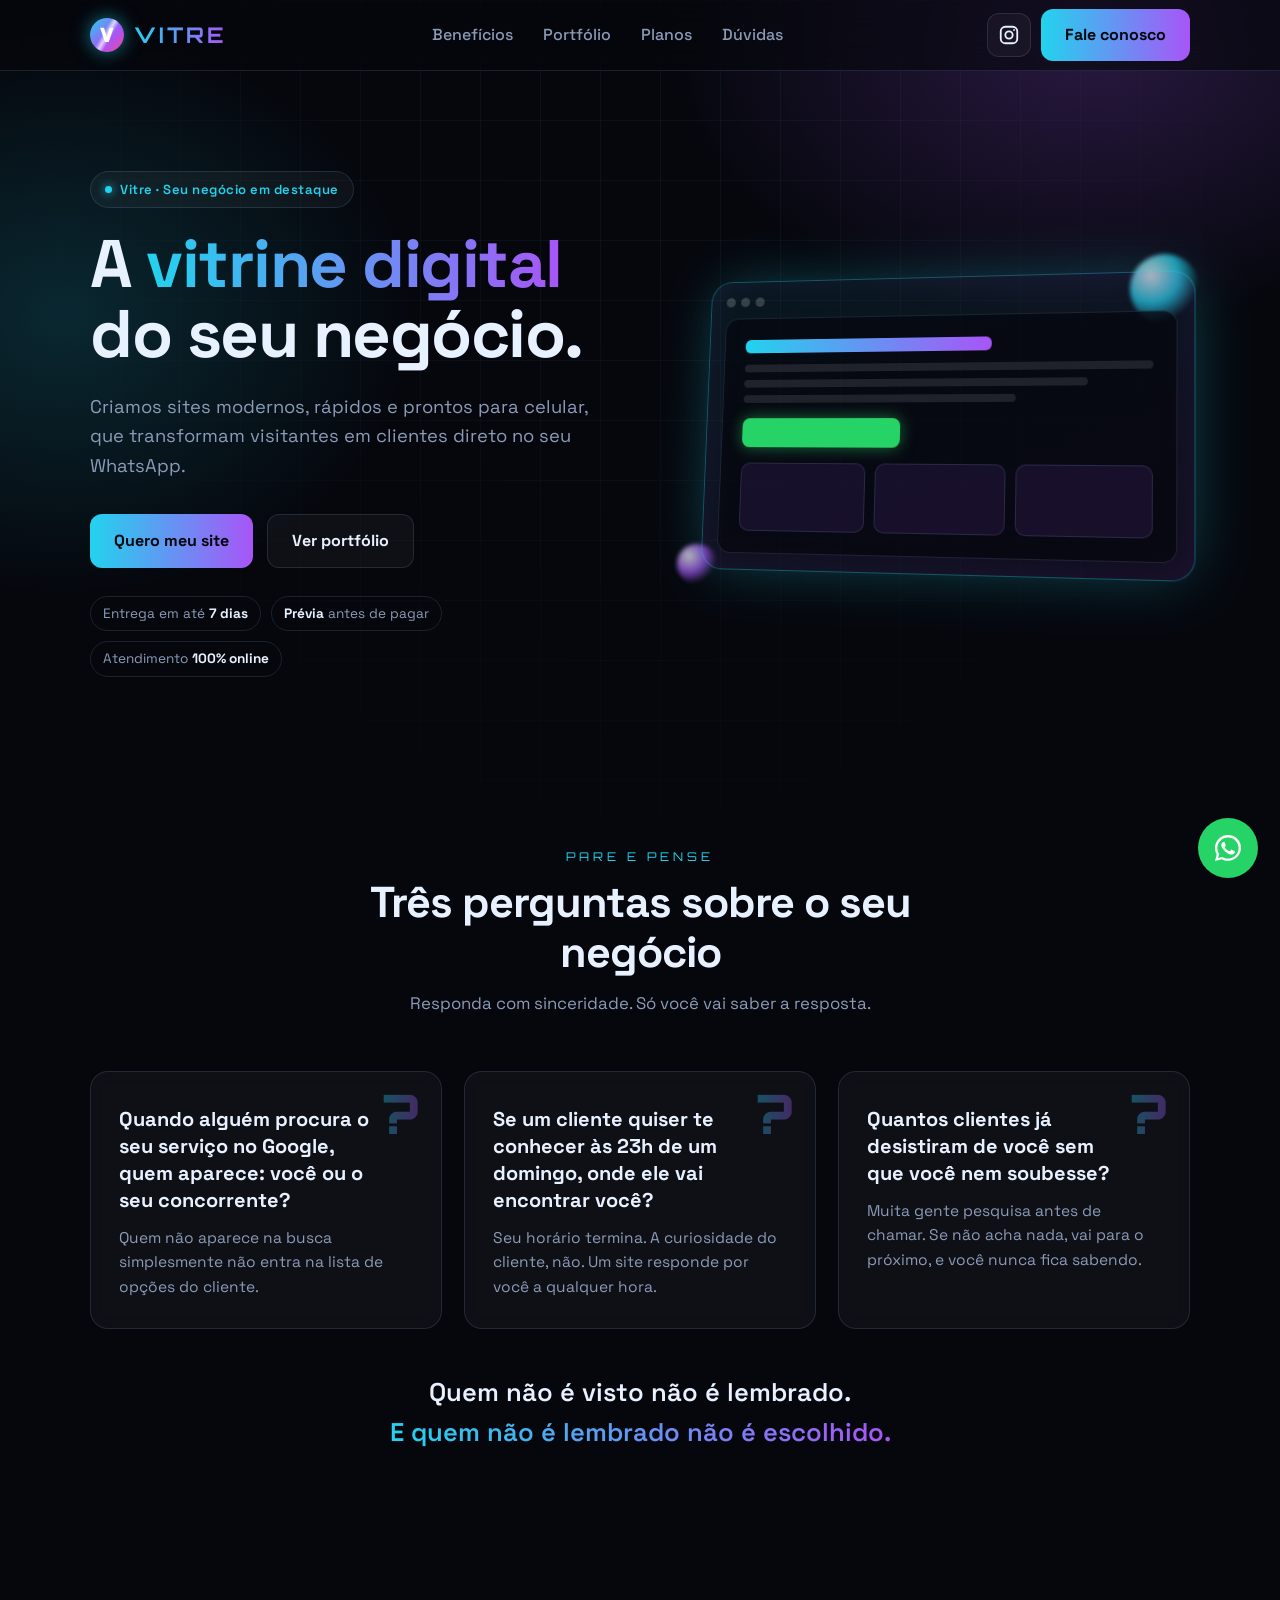
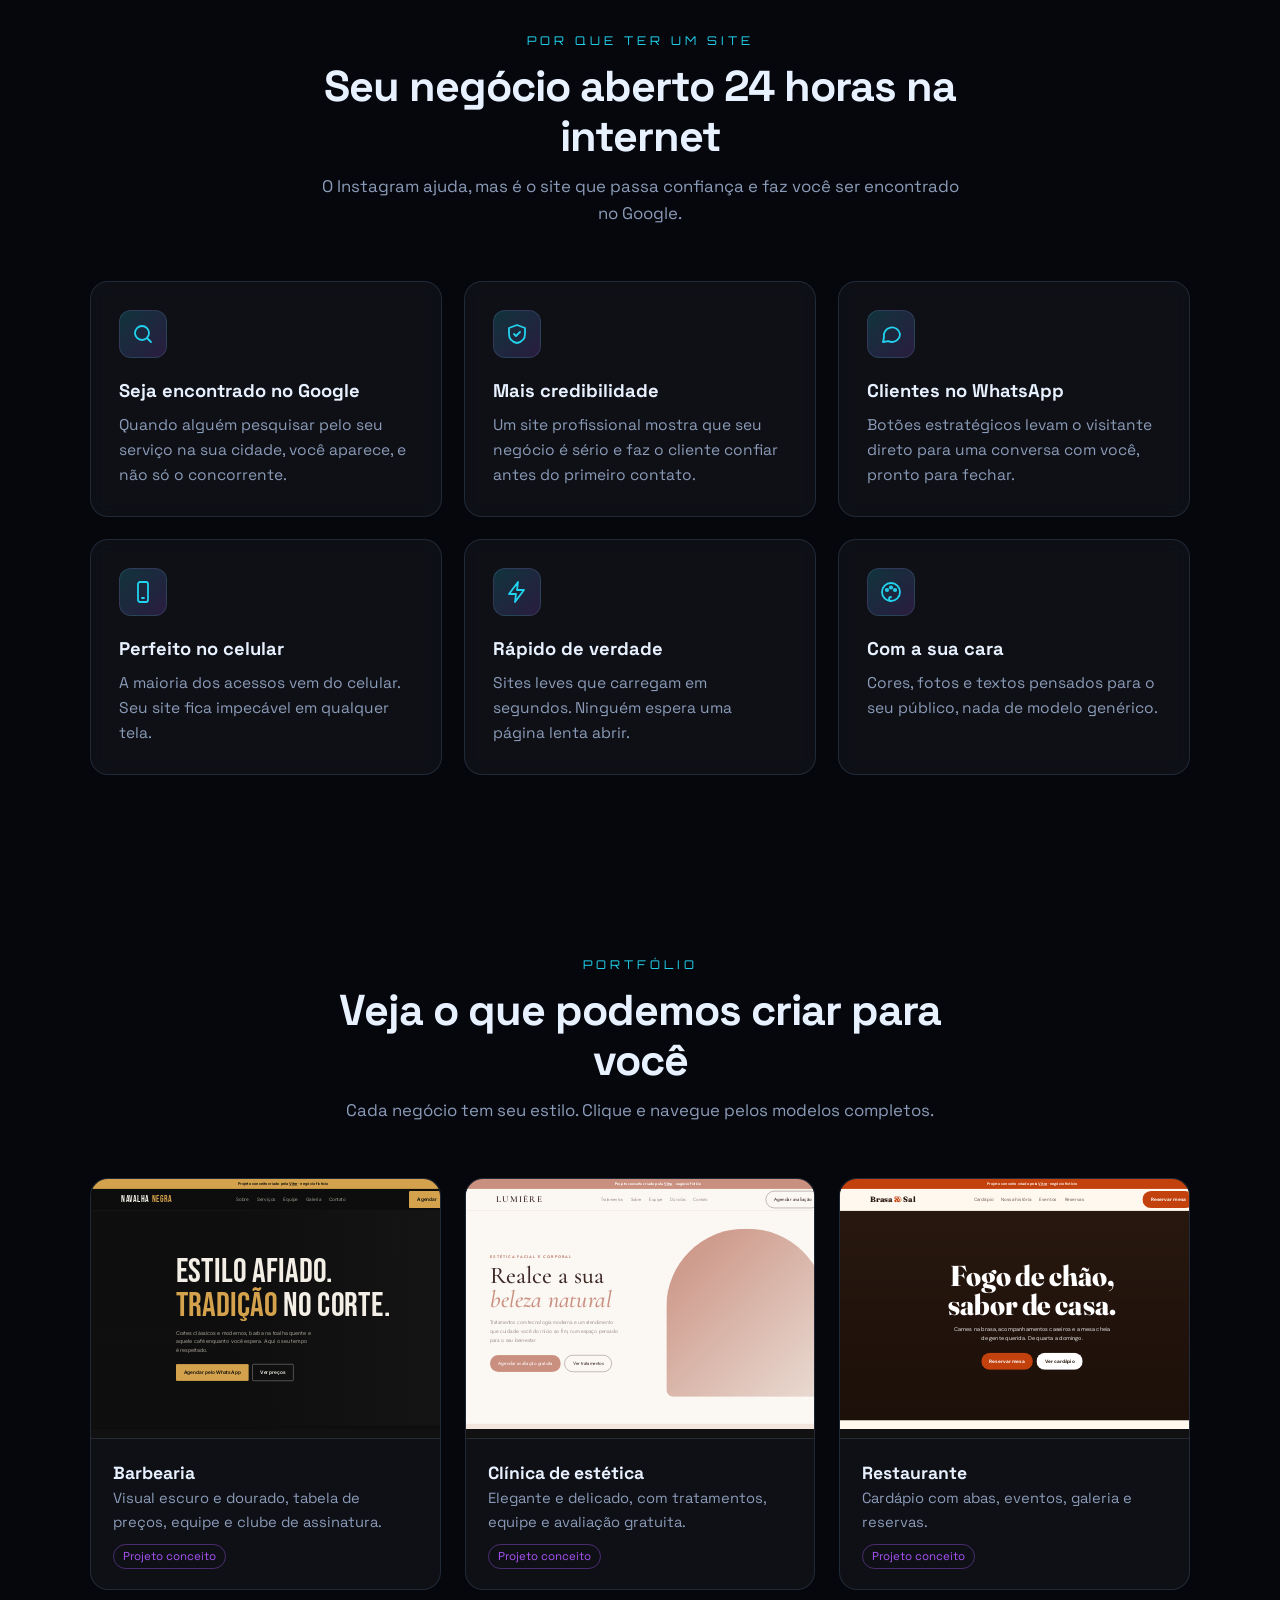
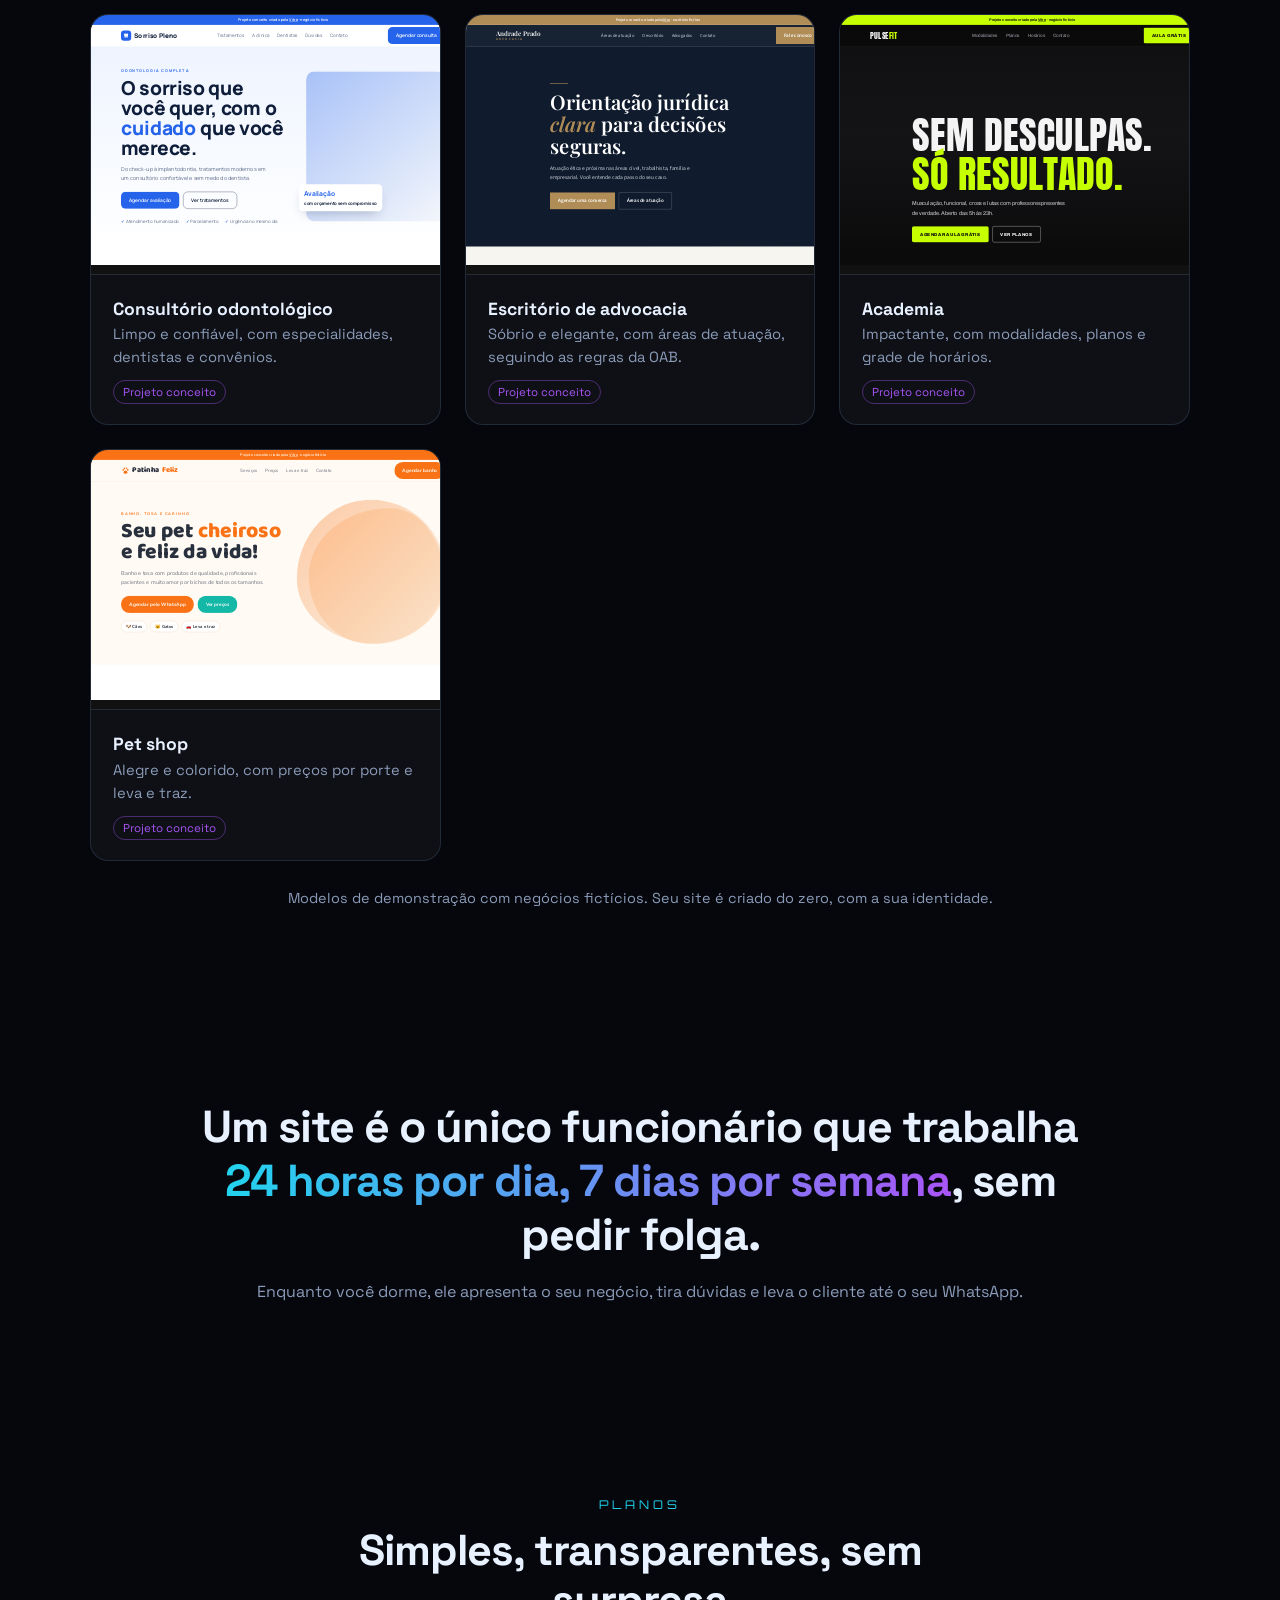
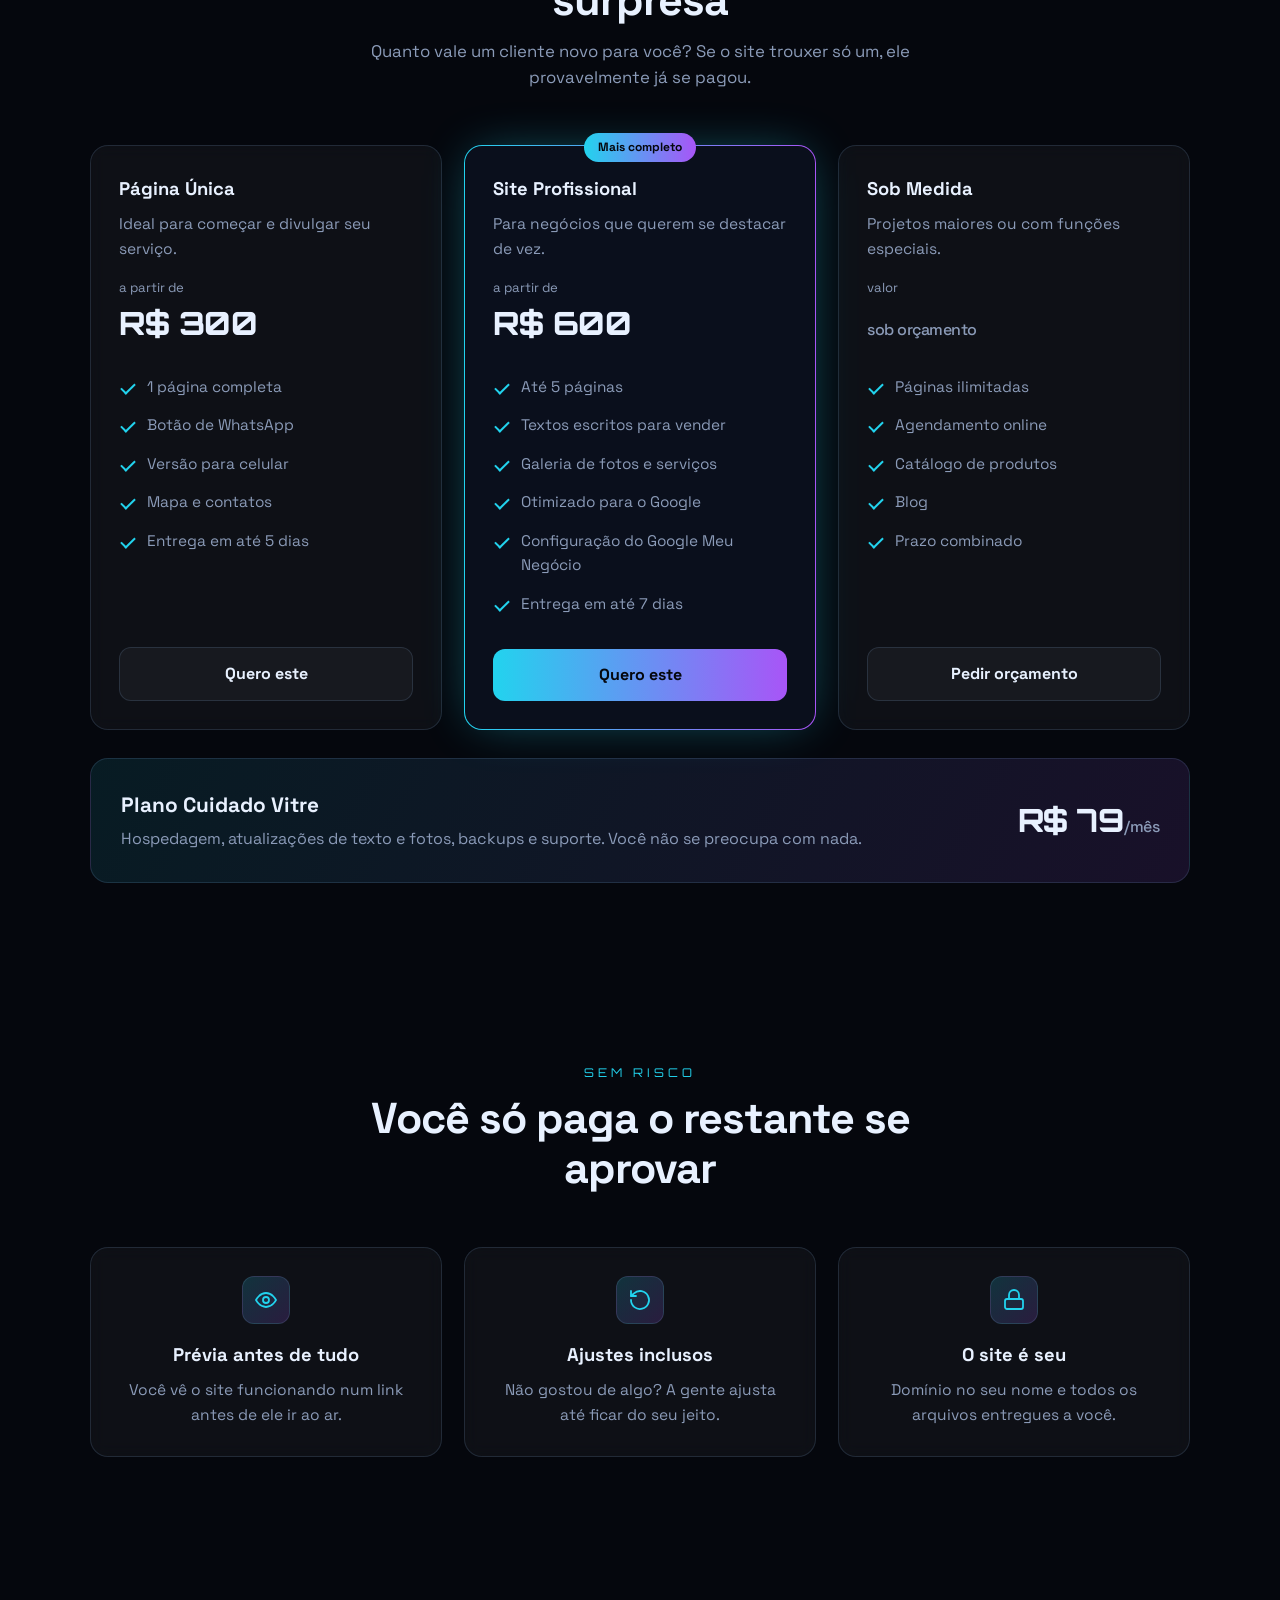
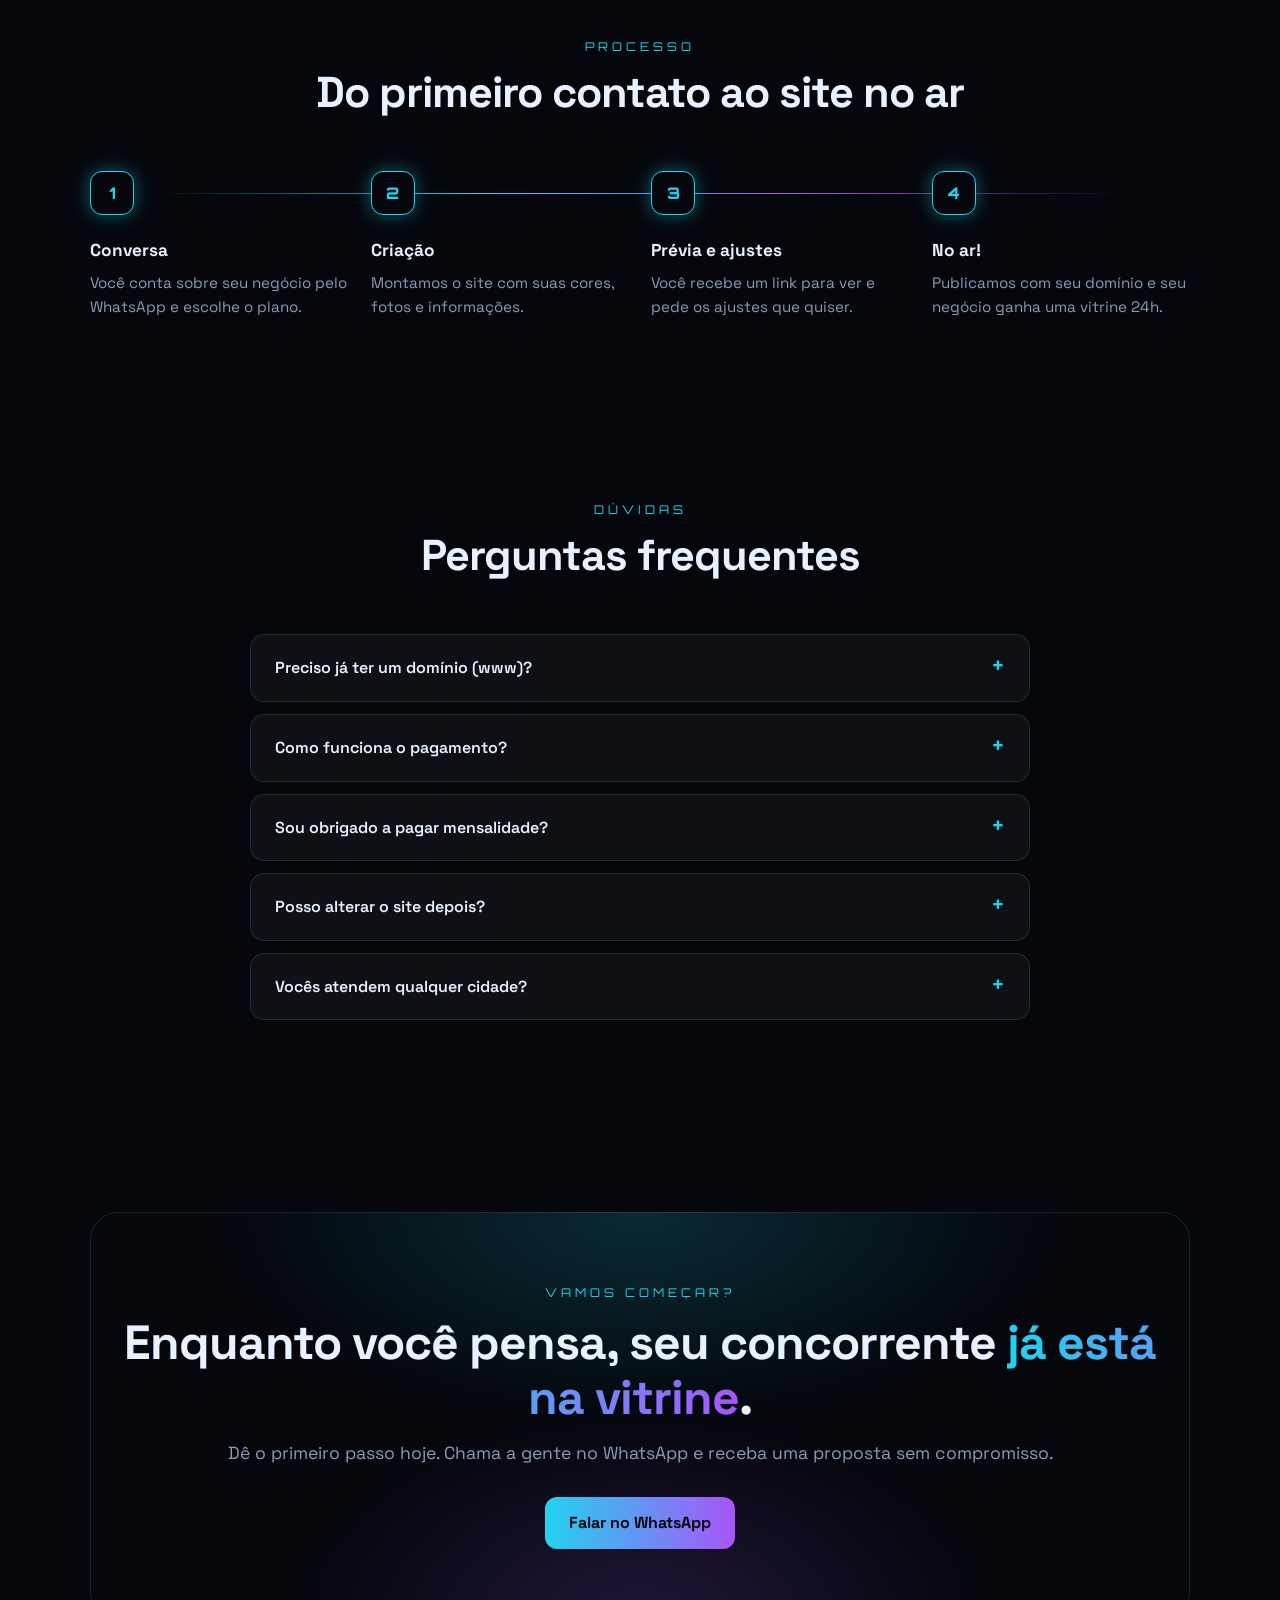
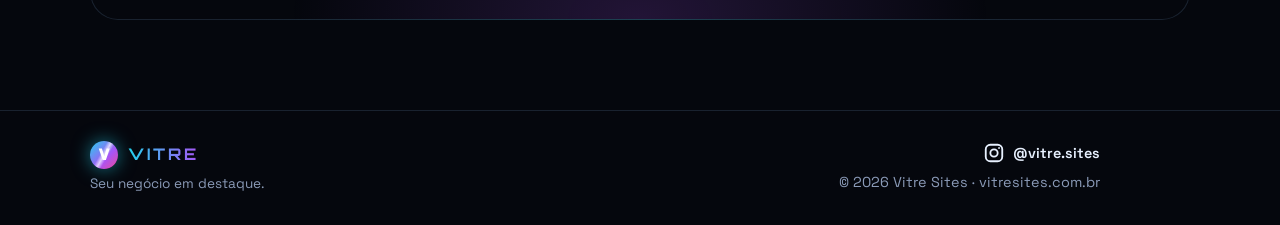
==== commit b4d90748: "Logo novo, ícone da aba e Instagram @vitre.sites no menu e no rodapé Co-Authored-By: Claude Opus 5.5" ====
--- a/index.html
+++ b/index.html
@@ -5,6 +5,7 @@
 <meta name="viewport" content="width=device-width, initial-scale=1.0">
 <title>Vitre Sites | Seu negócio em destaque</title>
 <meta name="description" content="Criamos sites profissionais, rápidos e prontos para celular, com botão de WhatsApp. Seu negócio em destaque na internet.">
+<link rel="icon" href="data:image/svg+xml,%3Csvg xmlns=%27http://www.w3.org/2000/svg%27 viewBox=%270 0 100 100%27%3E%3Cdefs%3E%3ClinearGradient id=%27g%27 x1=%270%27 y1=%270%27 x2=%271%27 y2=%271%27%3E%3Cstop offset=%270%27 stop-color=%27%2322d3ee%27/%3E%3Cstop offset=%27.6%27 stop-color=%27%238b5cf6%27/%3E%3Cstop offset=%271%27 stop-color=%27%23ec4899%27/%3E%3C/linearGradient%3E%3C/defs%3E%3Ccircle cx=%2750%27 cy=%2750%27 r=%2750%27 fill=%27url(%23g)%27/%3E%3Cpolygon points=%2730,28 41,28 50,57 59,28 70,28 56,72 44,72%27 fill=%27%23fff%27/%3E%3C/svg%3E">
 <link rel="preconnect" href="https://fonts.googleapis.com">
 <link href="https://fonts.googleapis.com/css2?family=Orbitron:wght@600;800&family=Space+Grotesk:wght@400;500;600;700&display=swap" rel="stylesheet">
 <style>
@@ -36,7 +37,16 @@
   header{position:sticky;top:0;z-index:50;background:rgba(5,7,13,.6);backdrop-filter:blur(16px);border-bottom:1px solid var(--line)}
   .nav{display:flex;align-items:center;justify-content:space-between;height:70px}
   .logo{font-family:'Orbitron',sans-serif;font-weight:800;font-size:1.35rem;letter-spacing:3px;display:flex;align-items:center;gap:10px}
-  .logo-mark{width:28px;height:28px;border-radius:8px;background:var(--grad);box-shadow:0 0 18px rgba(34,211,238,.6);position:relative;overflow:hidden}
+  .logo-mark{width:34px;height:34px;border-radius:50%;background:linear-gradient(135deg,var(--cyan),var(--violet) 60%,var(--pink));box-shadow:0 0 18px rgba(34,211,238,.55);position:relative;overflow:hidden;display:grid;place-items:center;flex:none}
+  .logo-mark svg{width:52%;height:52%;position:relative;z-index:1}
+  .ig-btn{display:inline-grid;place-items:center;width:44px;height:44px;border-radius:12px;border:1px solid var(--line);background:var(--glass);color:var(--ink);transition:.25s}
+  .ig-btn:hover{border-color:var(--pink);color:var(--pink);box-shadow:0 0 18px rgba(236,72,153,.35)}
+  .ig-btn svg,.ig-link svg{width:22px;height:22px;fill:none;stroke:currentColor;stroke-width:2}
+  .ig-btn svg .dot,.ig-link svg .dot{fill:currentColor;stroke:none}
+  .nav-actions{display:flex;align-items:center;gap:10px}
+  .ig-link{display:inline-flex;align-items:center;gap:8px;color:var(--ink);font-weight:600}
+  .ig-link:hover{color:var(--pink)}
+  .foot-right{display:flex;flex-direction:column;align-items:flex-end;gap:6px}
   .logo-mark::after{content:"";position:absolute;inset:0;background:linear-gradient(120deg,transparent 40%,rgba(255,255,255,.7) 50%,transparent 60%);animation:shine 3.5s infinite}
   @keyframes shine{0%{transform:translateX(-100%)}60%,100%{transform:translateX(100%)}}
   .logo b{background:var(--grad);-webkit-background-clip:text;background-clip:text;color:transparent}
@@ -195,6 +205,8 @@
     .frame iframe{transform:scale(.28)}
   }
   @media (prefers-reduced-motion:reduce){*{animation:none!important;transition:none!important}.reveal{opacity:1;transform:none}}
+  @media (min-width:901px){.foot{padding-right:110px}}
+  @media (max-width:900px){footer{padding-bottom:110px}.foot-right{align-items:flex-start}}
 </style>
 </head>
 <body>
@@ -204,14 +216,17 @@
 
 <header>
   <div class="wrap nav">
-    <a href="#" class="logo"><span class="logo-mark"></span><b>VITRE</b></a>
+    <a href="#" class="logo" aria-label="Vitre"><span class="logo-mark"><svg viewBox="0 0 100 100" aria-hidden="true"><polygon points="12,10 34,10 50,62 66,10 88,10 61,90 39,90" fill="#fff"/></svg></span><b>VITRE</b></a>
     <nav class="menu">
       <a href="#beneficios">Benefícios</a>
       <a href="#portfolio">Portfólio</a>
       <a href="#planos">Planos</a>
       <a href="#duvidas">Dúvidas</a>
     </nav>
-    <a class="btn btn-glow wa-link" href="#">Fale conosco</a>
+    <div class="nav-actions">
+      <a class="ig-btn" href="https://instagram.com/vitre.sites" target="_blank" rel="noopener" aria-label="Instagram da Vitre (@vitre.sites)"><svg viewBox="0 0 24 24" aria-hidden="true"><rect x="3" y="3" width="18" height="18" rx="5"/><circle cx="12" cy="12" r="4"/><circle cx="17.5" cy="6.5" r="1" class="dot"/></svg></a>
+      <a class="btn btn-glow wa-link" href="#">Fale conosco</a>
+    </div>
   </div>
 </header>
 
@@ -448,8 +463,8 @@
 
 <footer>
   <div class="wrap foot">
-    <div><a href="#" class="logo" style="font-size:1rem"><span class="logo-mark" style="width:22px;height:22px"></span><b>VITRE</b></a><p class="slogan">Seu negócio em destaque.</p></div>
-    <span>© <span id="ano"></span> Vitre Sites · vitresites.com.br</span>
+    <div><a href="#" class="logo" style="font-size:1rem"><span class="logo-mark" style="width:28px;height:28px"><svg viewBox="0 0 100 100" aria-hidden="true"><polygon points="12,10 34,10 50,62 66,10 88,10 61,90 39,90" fill="#fff"/></svg></span><b>VITRE</b></a><p class="slogan">Seu negócio em destaque.</p></div>
+    <div class="foot-right"><a class="ig-link" href="https://instagram.com/vitre.sites" target="_blank" rel="noopener"><svg viewBox="0 0 24 24" aria-hidden="true"><rect x="3" y="3" width="18" height="18" rx="5"/><circle cx="12" cy="12" r="4"/><circle cx="17.5" cy="6.5" r="1" class="dot"/></svg>@vitre.sites</a><span>© <span id="ano"></span> Vitre Sites · vitresites.com.br</span></div>
   </div>
 </footer>
 
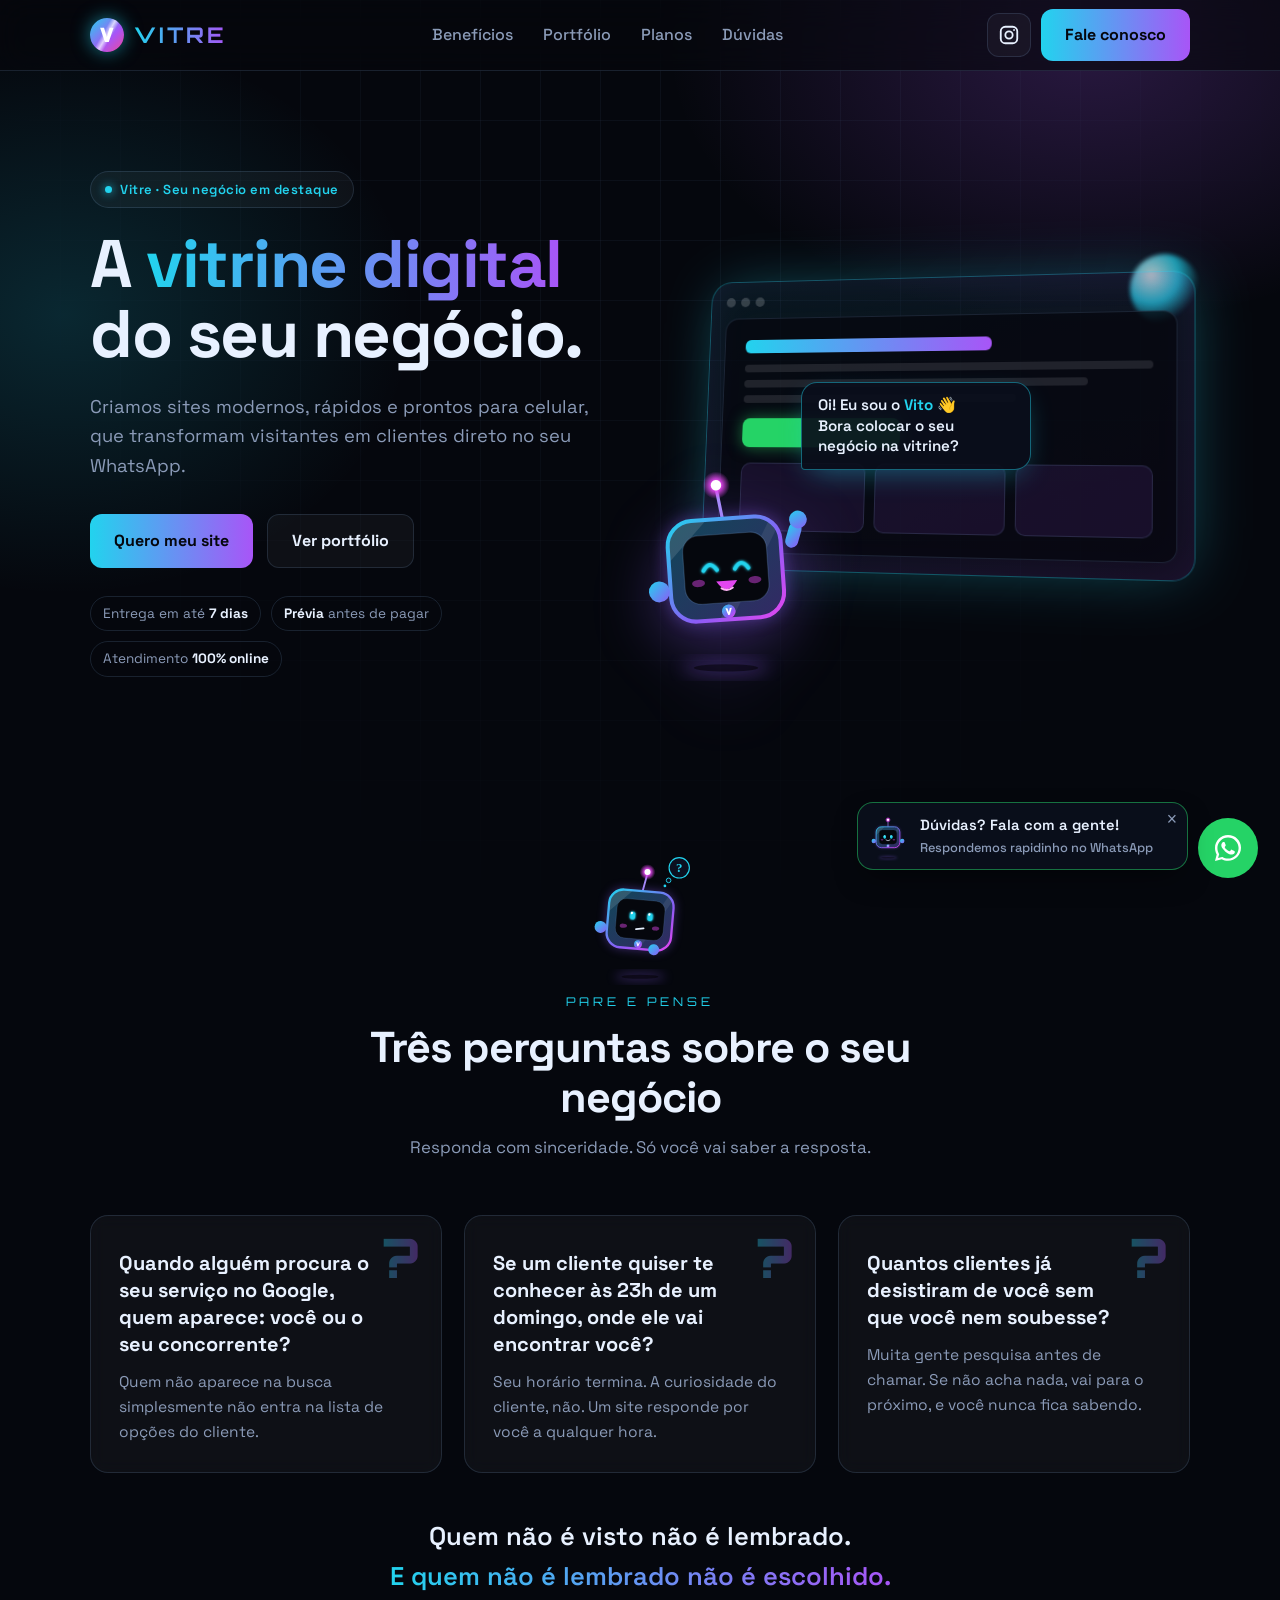
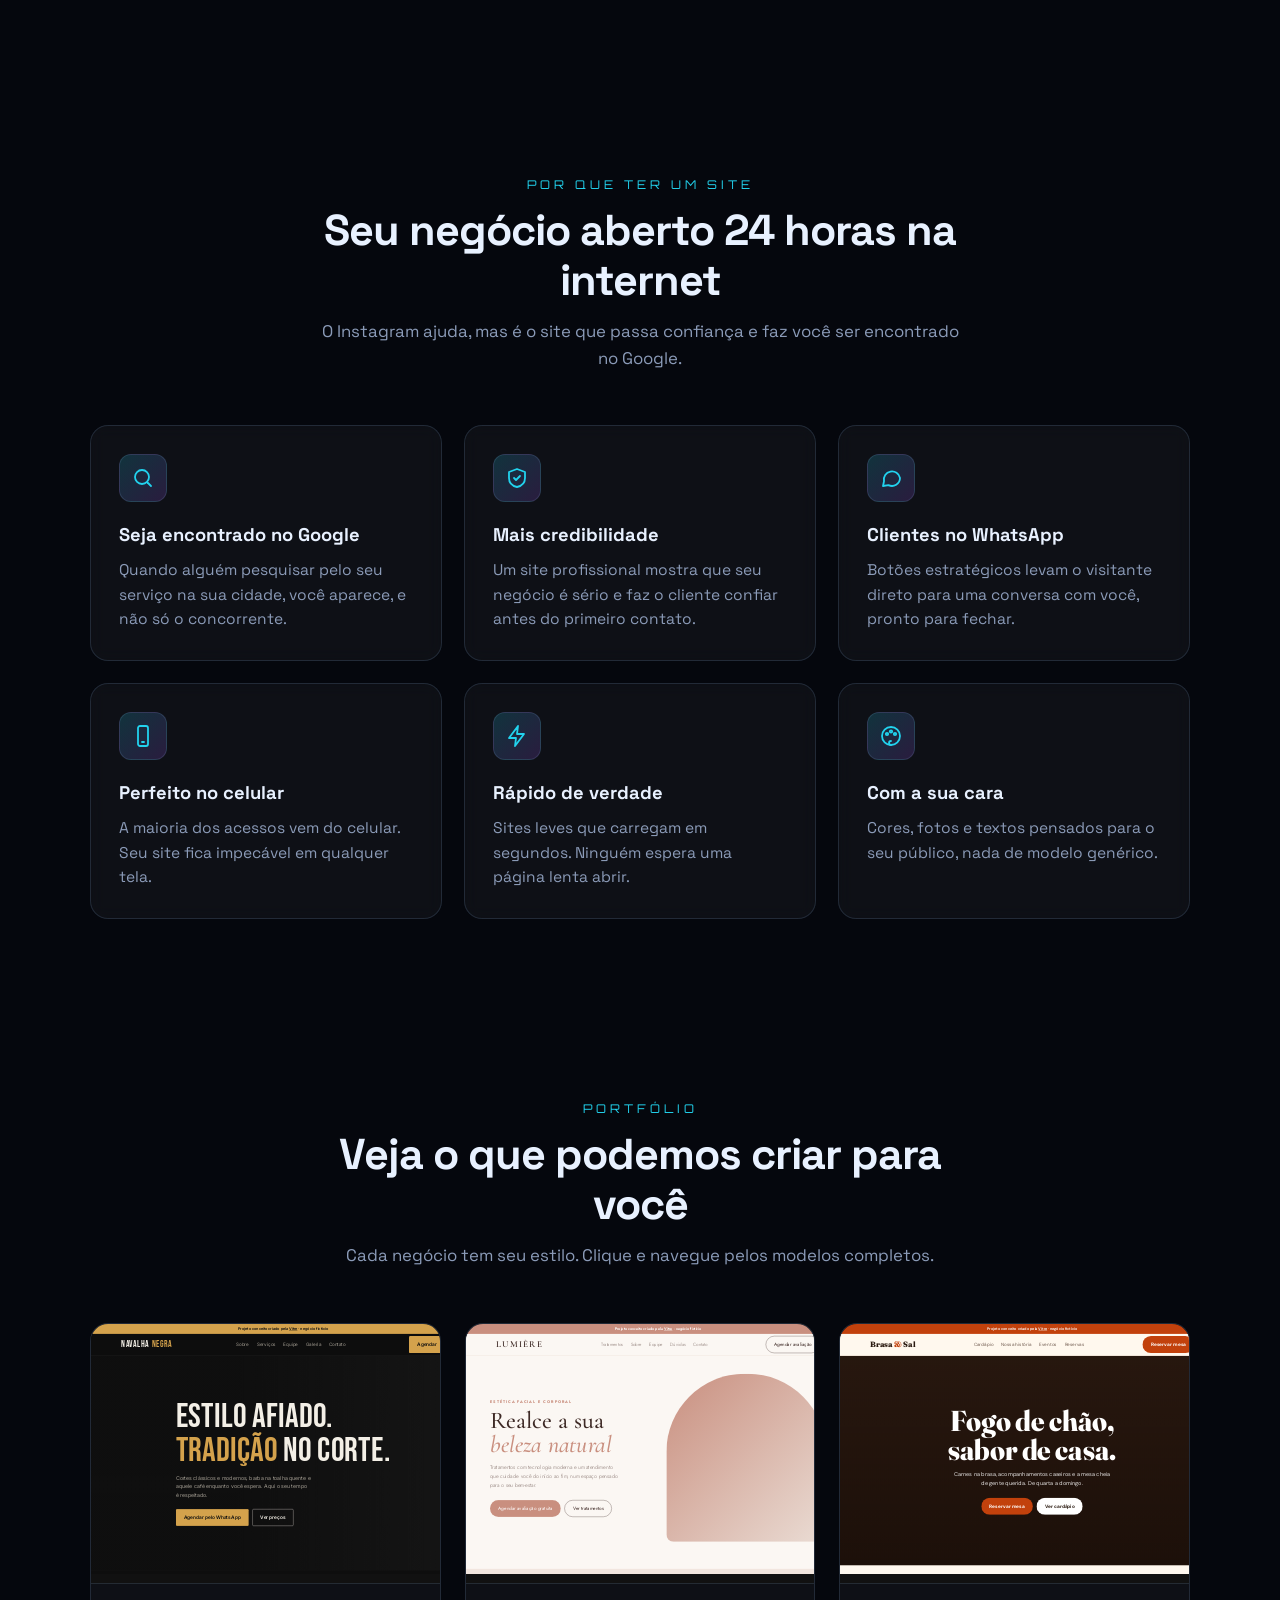
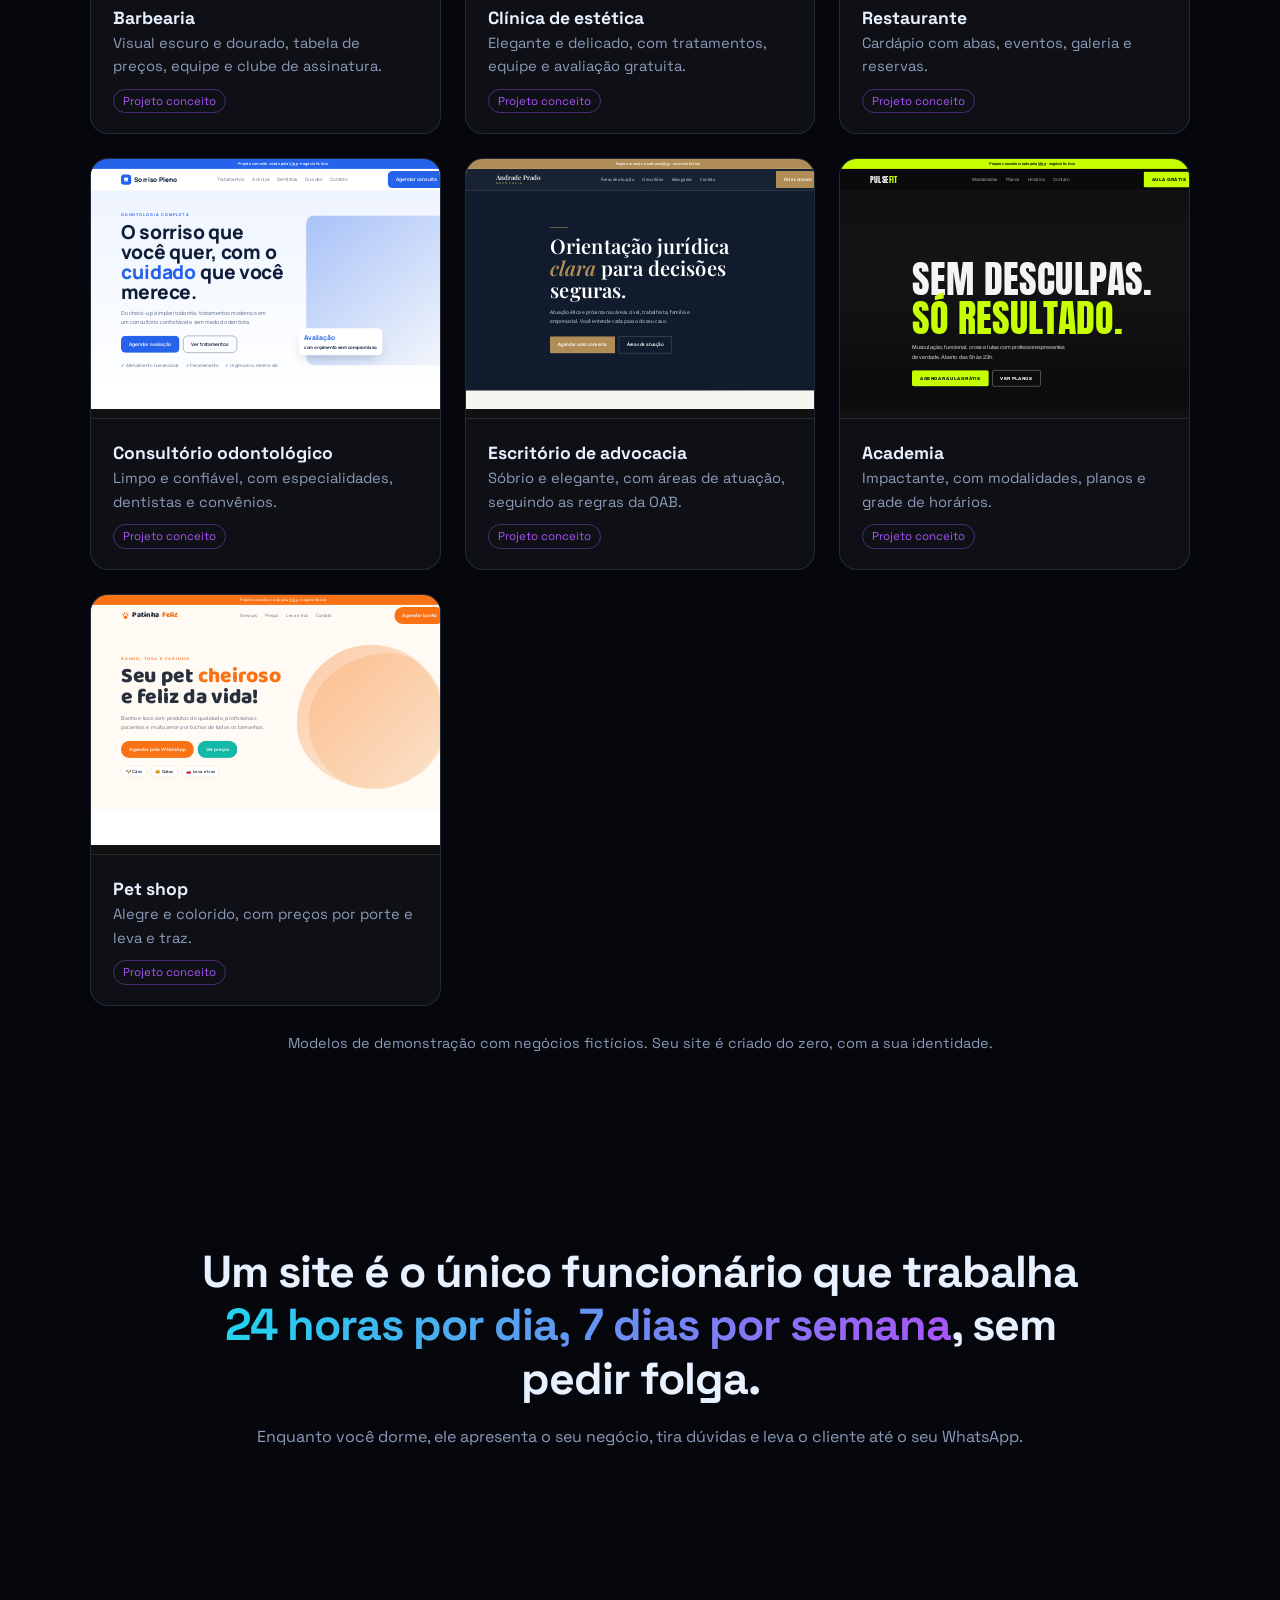
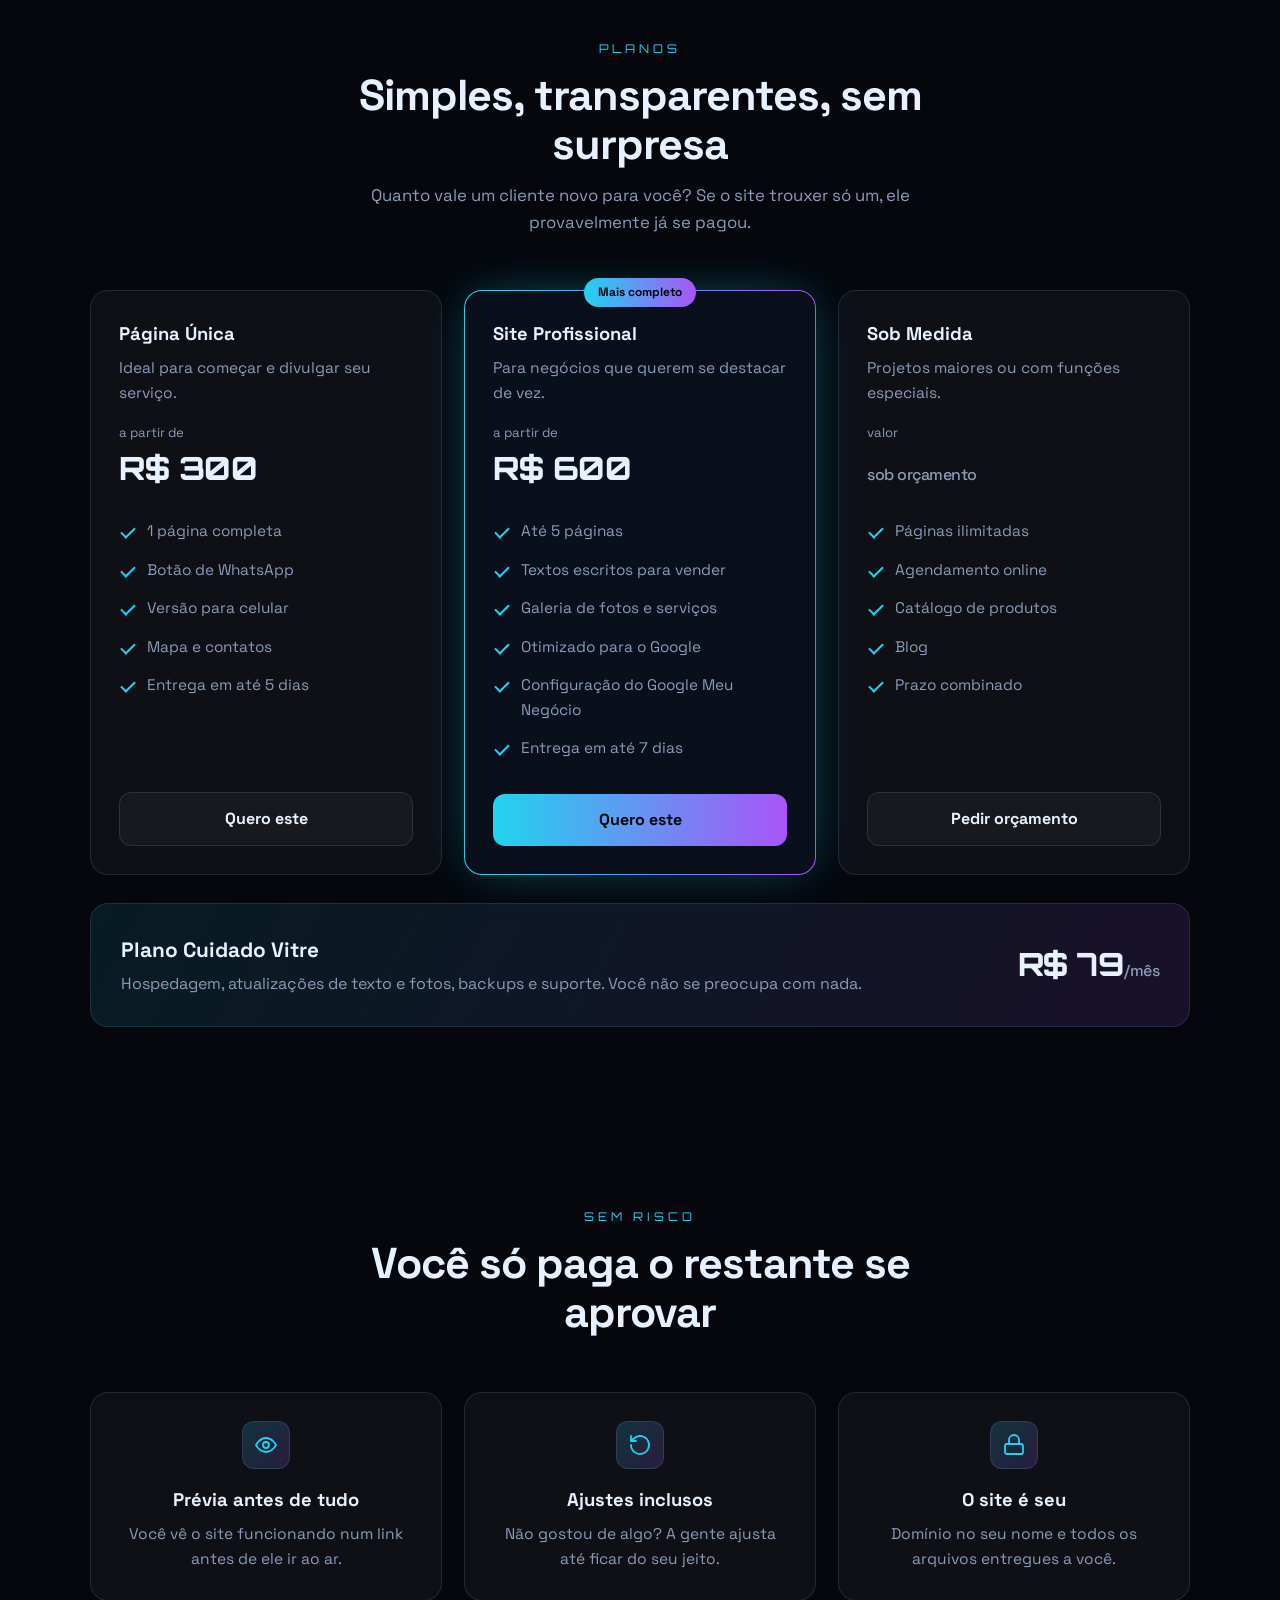
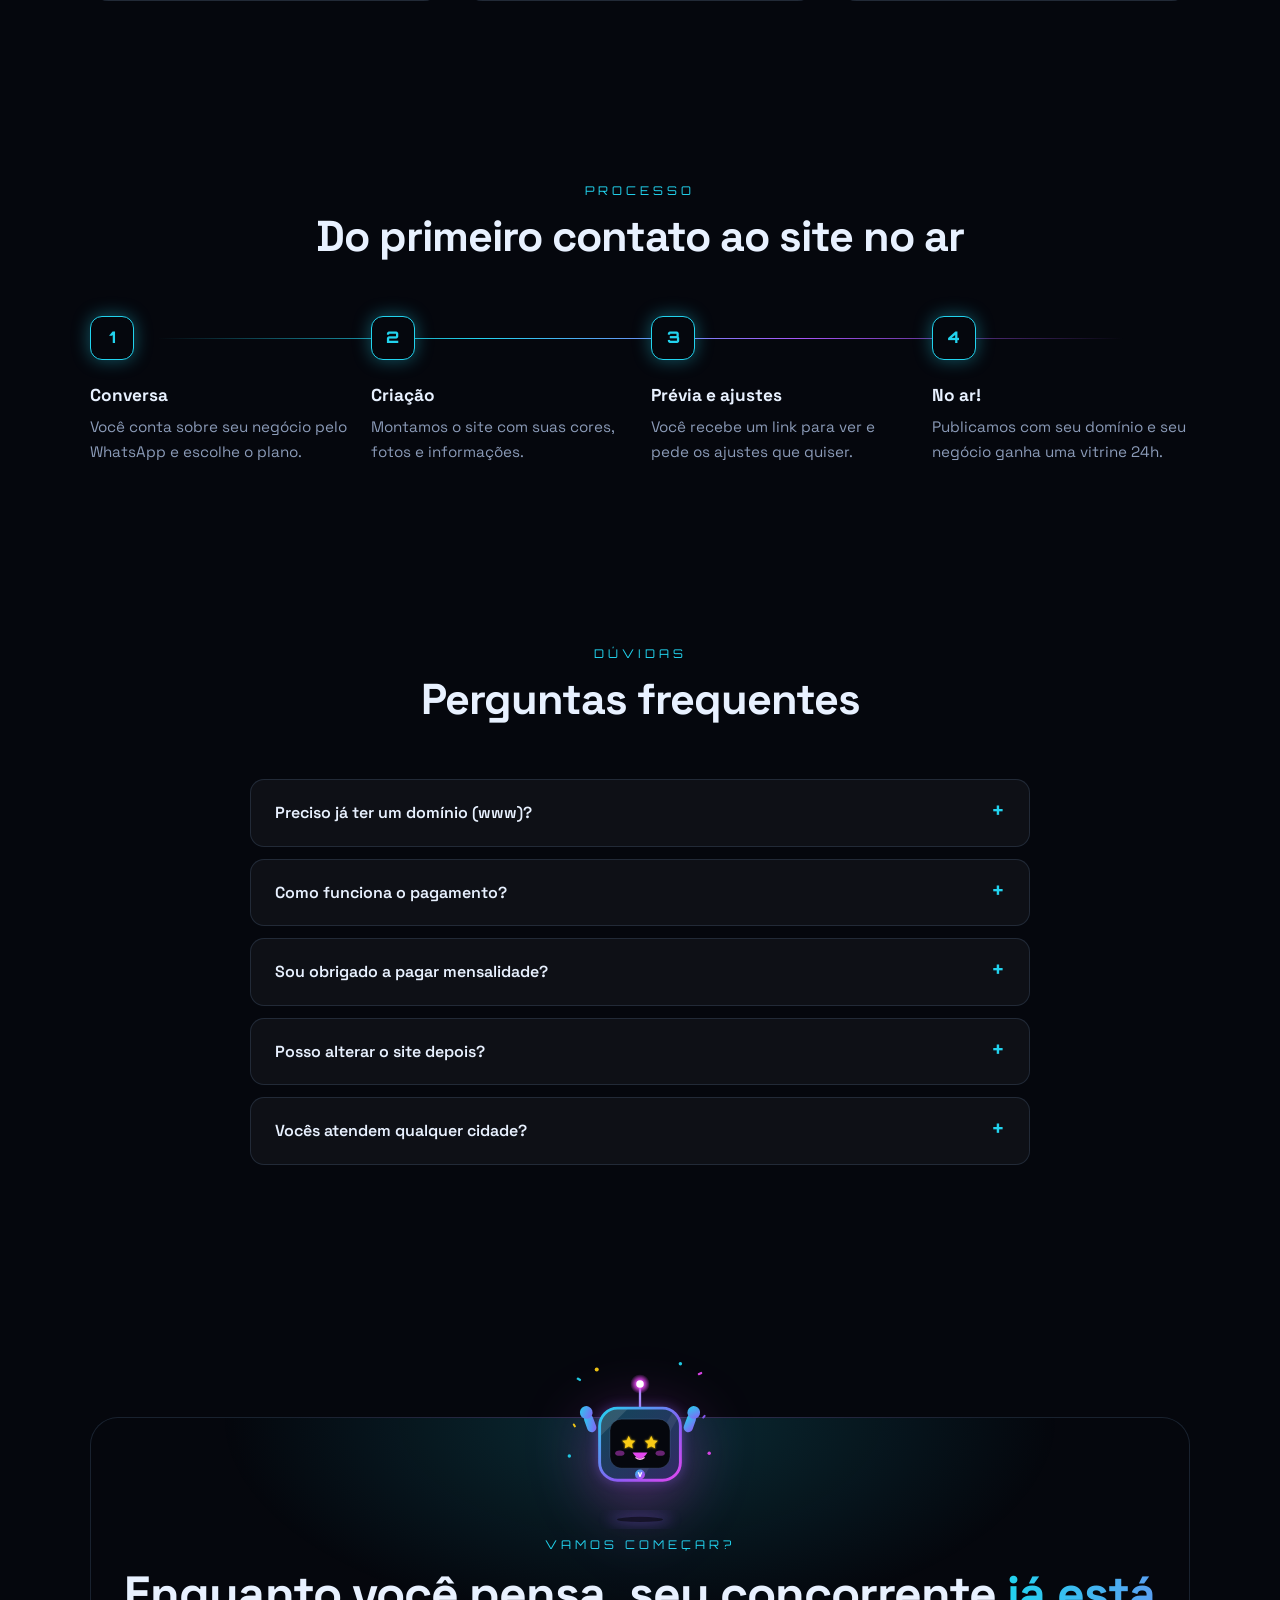
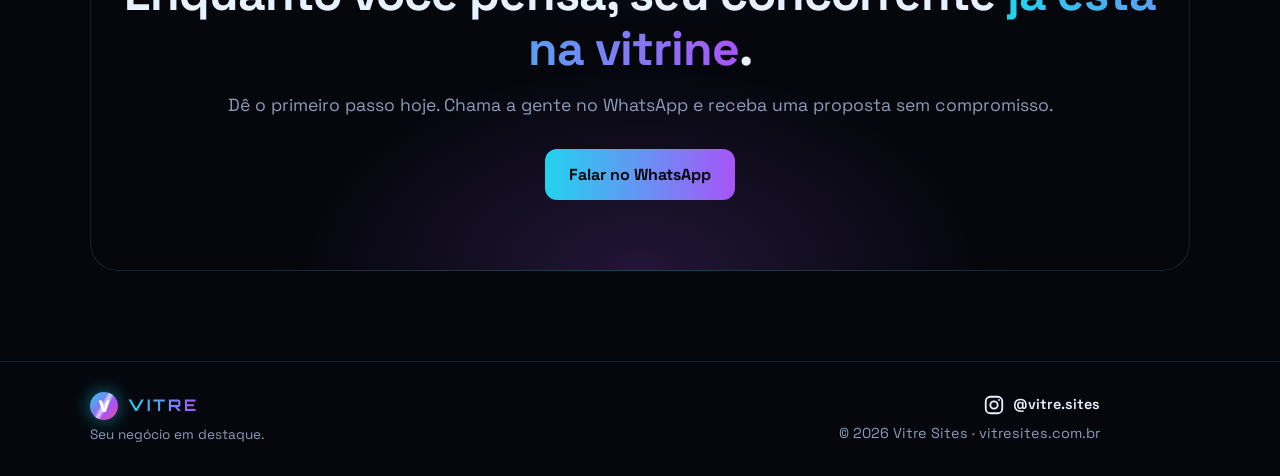
==== commit 1217af7b: "Vito, o mascote da Vitre, no site: abertura, Pare e pense, chamada final e balão do WhatsApp Co-Auth" ====
--- a/index.html
+++ b/index.html
@@ -207,6 +207,31 @@
   @media (prefers-reduced-motion:reduce){*{animation:none!important;transition:none!important}.reveal{opacity:1;transform:none}}
   @media (min-width:901px){.foot{padding-right:110px}}
   @media (max-width:900px){footer{padding-bottom:110px}.foot-right{align-items:flex-start}}
+
+  /* Vito, o mascote */
+  @keyframes bob{0%,100%{transform:translateY(0) rotate(-3deg)}50%{transform:translateY(-14px) rotate(3deg)}}
+  @keyframes pop{0%{opacity:0;transform:translateY(10px) scale(.9)}100%{opacity:1;transform:none}}
+  .vito-hero{position:absolute;left:-70px;bottom:-110px;width:210px;z-index:3;animation:bob 4.5s ease-in-out infinite;filter:drop-shadow(0 20px 30px rgba(139,92,246,.35))}
+  .vito-say{position:absolute;left:110px;bottom:105px;z-index:4;max-width:230px;background:rgba(10,15,28,.92);border:1px solid rgba(34,211,238,.45);color:var(--ink);font-size:.95rem;font-weight:600;line-height:1.35;padding:12px 16px;border-radius:16px 16px 16px 4px;box-shadow:0 10px 30px -10px rgba(34,211,238,.45);opacity:0;animation:pop .6s ease 1.2s forwards}
+  .vito-say b{color:var(--cyan)}
+  .vito-think{display:block;width:120px;margin:0 auto 6px;animation:bob 5s ease-in-out infinite}
+  .vito-party{display:block;width:150px;margin:-130px auto 4px;animation:bob 3.5s ease-in-out infinite;filter:drop-shadow(0 18px 30px rgba(226,70,239,.35))}
+  .cta-box{position:relative}
+  section.cta-sec{padding-top:150px}
+  .wa-tip{position:fixed;right:92px;bottom:30px;z-index:61;display:flex;align-items:center;gap:10px;background:rgba(10,15,28,.95);border:1px solid rgba(37,211,102,.5);border-radius:16px;padding:8px 34px 8px 8px;box-shadow:0 12px 30px -10px rgba(0,0,0,.6);color:var(--ink);font-size:.92rem;font-weight:600;opacity:0;pointer-events:none;transform:translateY(10px);transition:.4s}
+  .wa-tip.show{opacity:1;pointer-events:auto;transform:none}
+  .wa-tip img{width:44px;height:50px;object-fit:contain}
+  .wa-tip small{display:block;color:var(--muted);font-weight:500;font-size:.8rem}
+  .wa-tip button{position:absolute;top:4px;right:6px;background:none;border:0;color:var(--muted);font-size:1.1rem;cursor:pointer;line-height:1;padding:4px}
+  @media (max-width:900px){
+    .vito-hero{width:150px;left:-6px;bottom:-90px}
+    .hero{padding-bottom:140px}
+    .vito-say{left:118px;bottom:40px;max-width:200px;font-size:.88rem}
+    .wa-tip{right:86px;bottom:30px;max-width:190px;padding:6px 30px 6px 6px;font-size:.85rem}
+    .wa-tip small{display:none}
+    .wa-tip img{width:34px;height:40px}
+  }
+  @media (prefers-reduced-motion:reduce){.vito-say{opacity:1}}
 </style>
 </head>
 <body>
@@ -258,6 +283,8 @@
             <div class="hs-cards"><div></div><div></div><div></div></div>
           </div>
         </div>
+        <img class="vito-hero" src="img/vito-ola.svg" alt="">
+        <div class="vito-say">Oi! Eu sou o <b>Vito</b> 👋<br>Bora colocar o seu negócio na vitrine?</div>
       </div>
     </div>
   </section>
@@ -265,6 +292,7 @@
   <section id="pense">
     <div class="wrap">
       <div class="sec-head reveal">
+        <img class="vito-think" src="img/vito-pensando.svg" alt="Vito, o mascote da Vitre, pensando">
         <span class="kicker">PARE E PENSE</span>
         <h2>Três perguntas sobre o seu negócio</h2>
         <p>Responda com sinceridade. Só você vai saber a resposta.</p>
@@ -449,9 +477,10 @@
     </div>
   </section>
 
-  <section>
+  <section class="cta-sec">
     <div class="wrap">
       <div class="cta-box reveal">
+        <img class="vito-party" src="img/vito-comemorando.svg" alt="Vito, o mascote da Vitre, comemorando">
         <span class="kicker">VAMOS COMEÇAR?</span>
         <h2>Enquanto você pensa, seu concorrente <span class="grad">já está na vitrine</span>.</h2>
         <p>Dê o primeiro passo hoje. Chama a gente no WhatsApp e receba uma proposta sem compromisso.</p>
@@ -468,6 +497,7 @@
   </div>
 </footer>
 
+<div class="wa-tip" id="waTip" role="status"><img src="img/vito-tranquilo.svg" alt=""><div>Dúvidas? Fala com a gente!<small>Respondemos rapidinho no WhatsApp</small></div><button type="button" aria-label="Fechar" id="waTipX">×</button></div>
 <a class="wa-float wa-link" href="#" aria-label="Falar no WhatsApp">
   <svg viewBox="0 0 32 32"><path d="M16 3C8.8 3 3 8.8 3 16c0 2.3.6 4.5 1.7 6.4L3 29l6.8-1.8c1.9 1 4 1.5 6.2 1.5 7.2 0 13-5.8 13-13S23.2 3 16 3zm0 23.6c-2 0-3.9-.5-5.5-1.5l-.4-.2-4 1.1 1.1-3.9-.3-.4C5.9 20 5.4 18 5.4 16 5.4 10.2 10.2 5.4 16 5.4S26.6 10.2 26.6 16 21.8 26.6 16 26.6zm5.8-7.9c-.3-.2-1.9-.9-2.2-1-.3-.1-.5-.2-.7.2-.2.3-.8 1-1 1.2-.2.2-.4.2-.7.1-.3-.2-1.4-.5-2.6-1.6-1-.9-1.6-1.9-1.8-2.2-.2-.3 0-.5.1-.7l.5-.6c.2-.2.2-.4.3-.6.1-.2 0-.4 0-.6l-1-2.4c-.3-.6-.5-.5-.7-.5h-.6c-.2 0-.6.1-.9.4-.3.3-1.2 1.1-1.2 2.8s1.2 3.2 1.4 3.4c.2.2 2.4 3.6 5.7 5.1.8.3 1.4.5 1.9.7.8.3 1.5.2 2.1.1.6-.1 1.9-.8 2.2-1.5.3-.7.3-1.4.2-1.5-.1-.2-.3-.3-.7-.4z"/></svg>
 </a>
@@ -495,6 +525,19 @@
   } else {
     els.forEach(el => el.classList.add("on"));
   }
+
+  // Balão do Vito perto do botão do WhatsApp
+  const tip = document.getElementById("waTip");
+  let tipOff = false;
+  try { tipOff = sessionStorage.getItem("vitoTip") === "off"; } catch (e) {}
+  if (tip && !tipOff) {
+    setTimeout(() => tip.classList.add("show"), 4000);
+    setTimeout(() => tip.classList.remove("show"), 16000);
+    document.getElementById("waTipX").addEventListener("click", () => {
+      tip.classList.remove("show");
+      try { sessionStorage.setItem("vitoTip", "off"); } catch (e) {}
+    });
+  }
 </script>
 </body>
 </html>
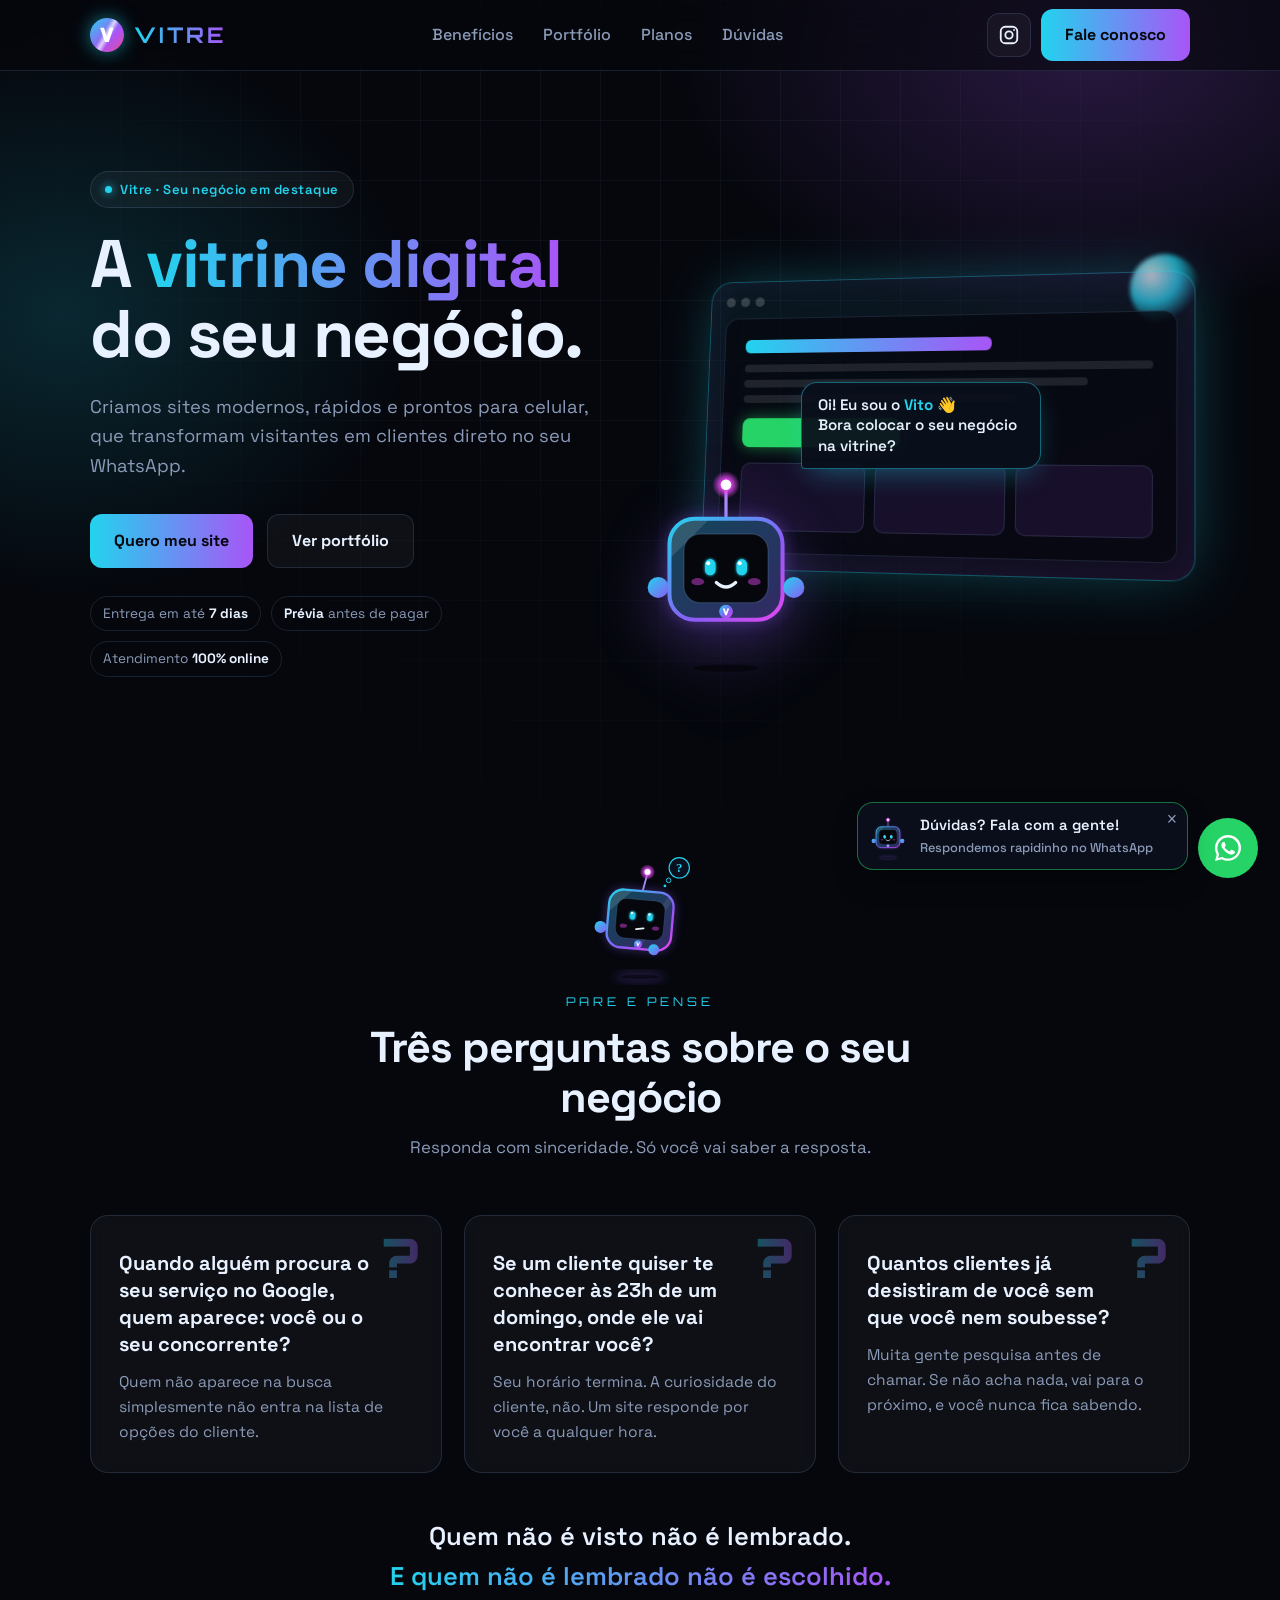
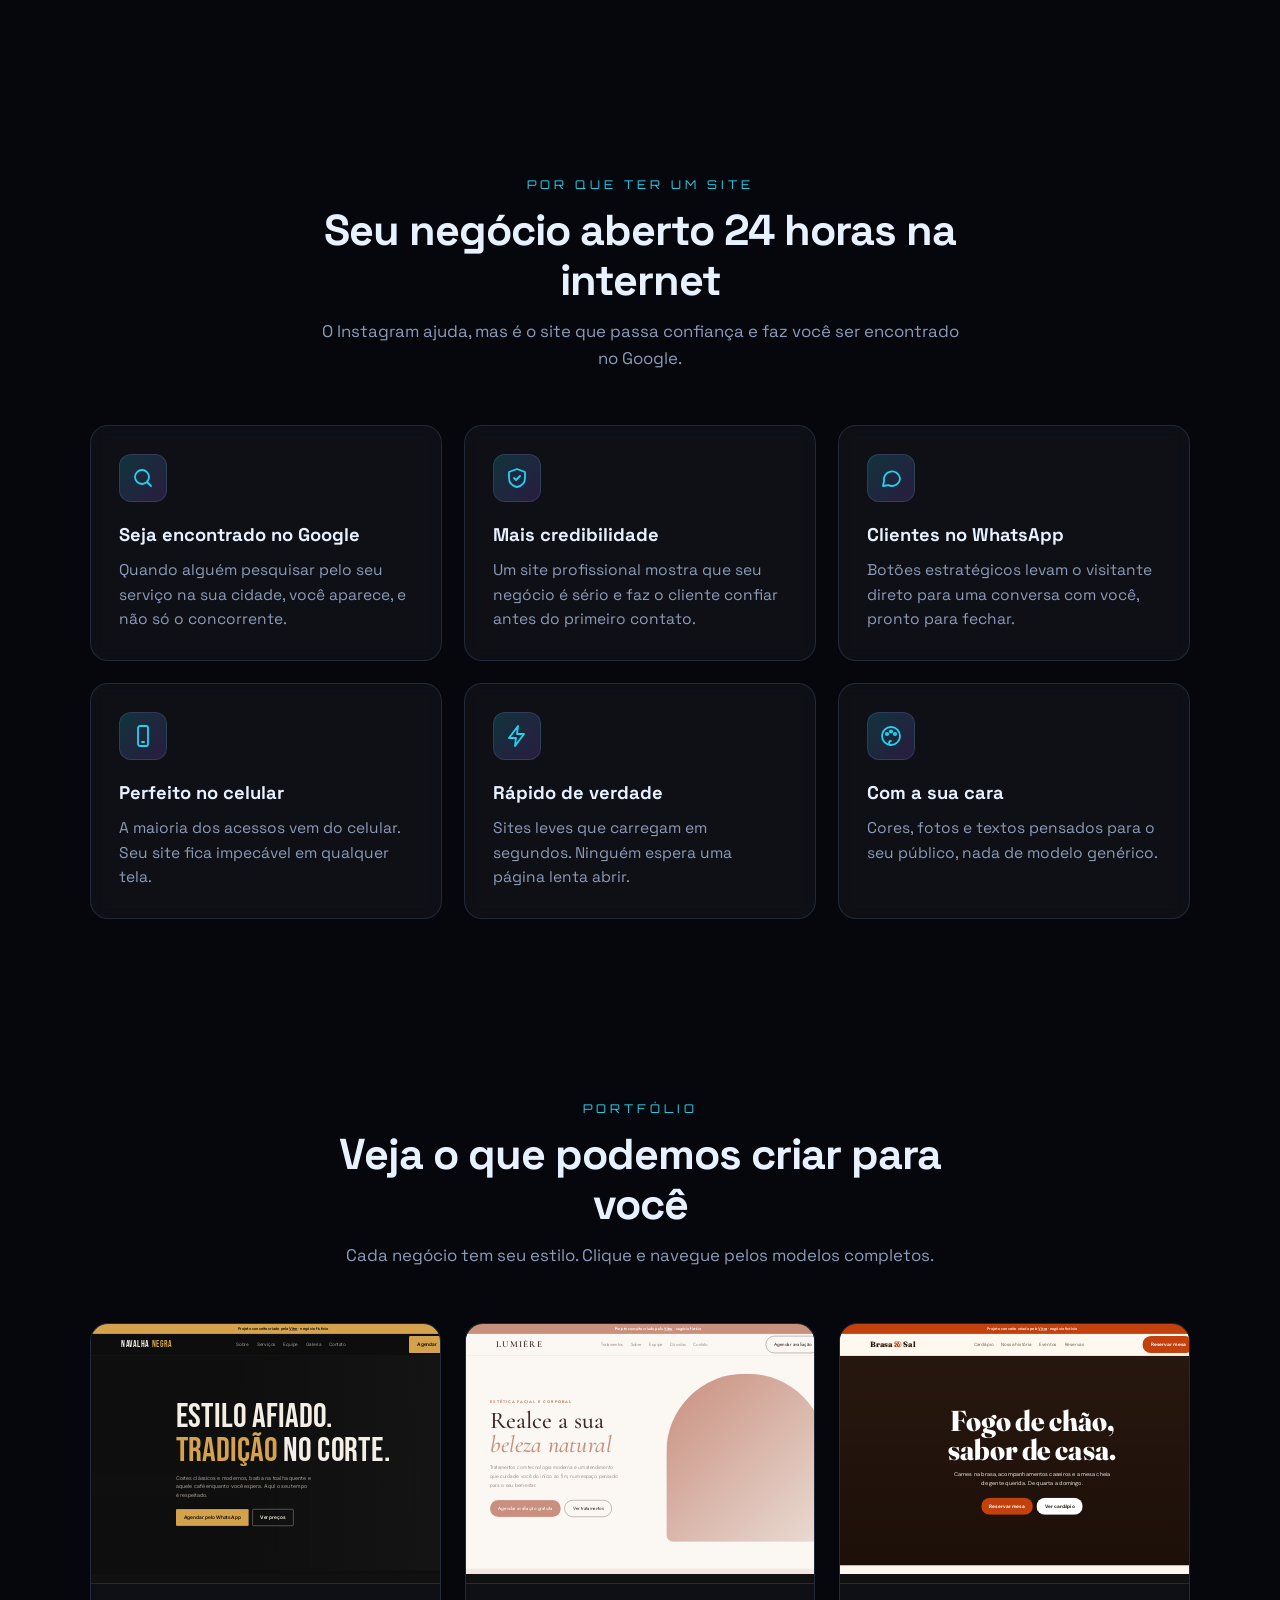
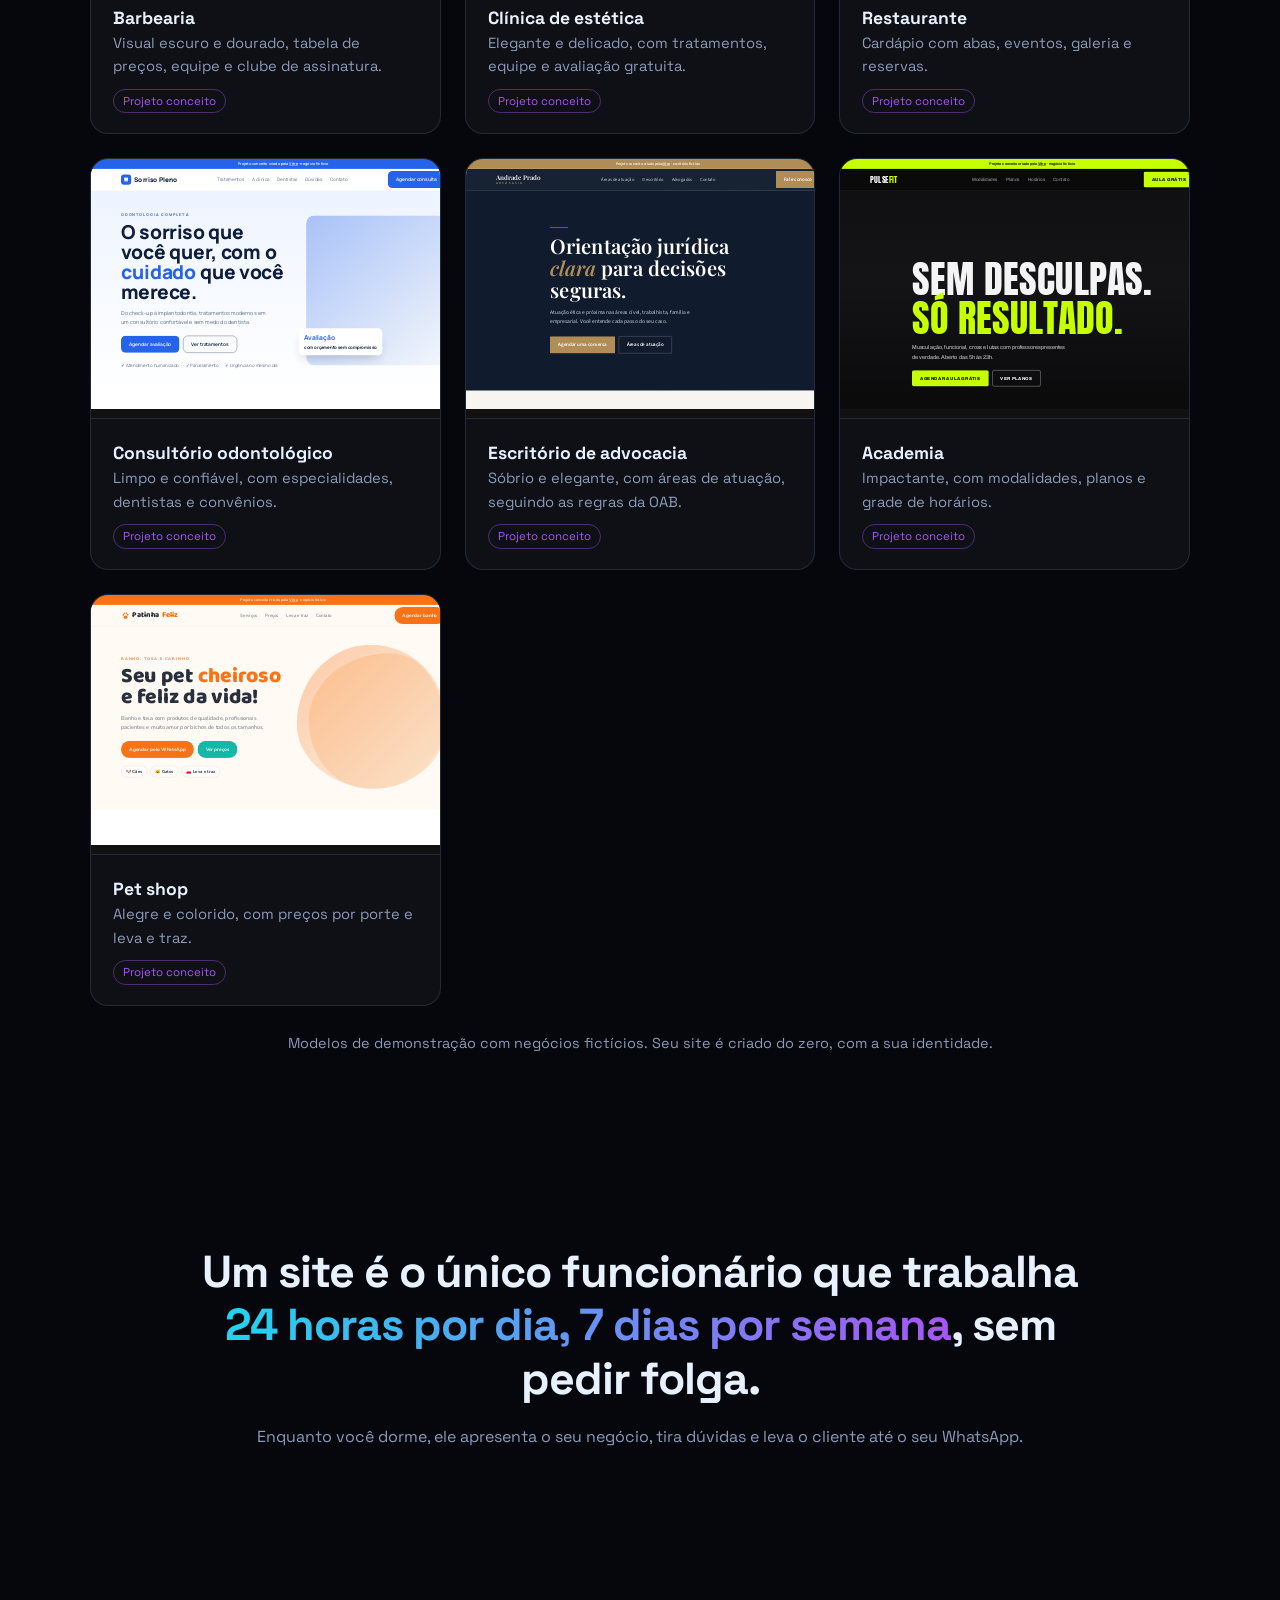
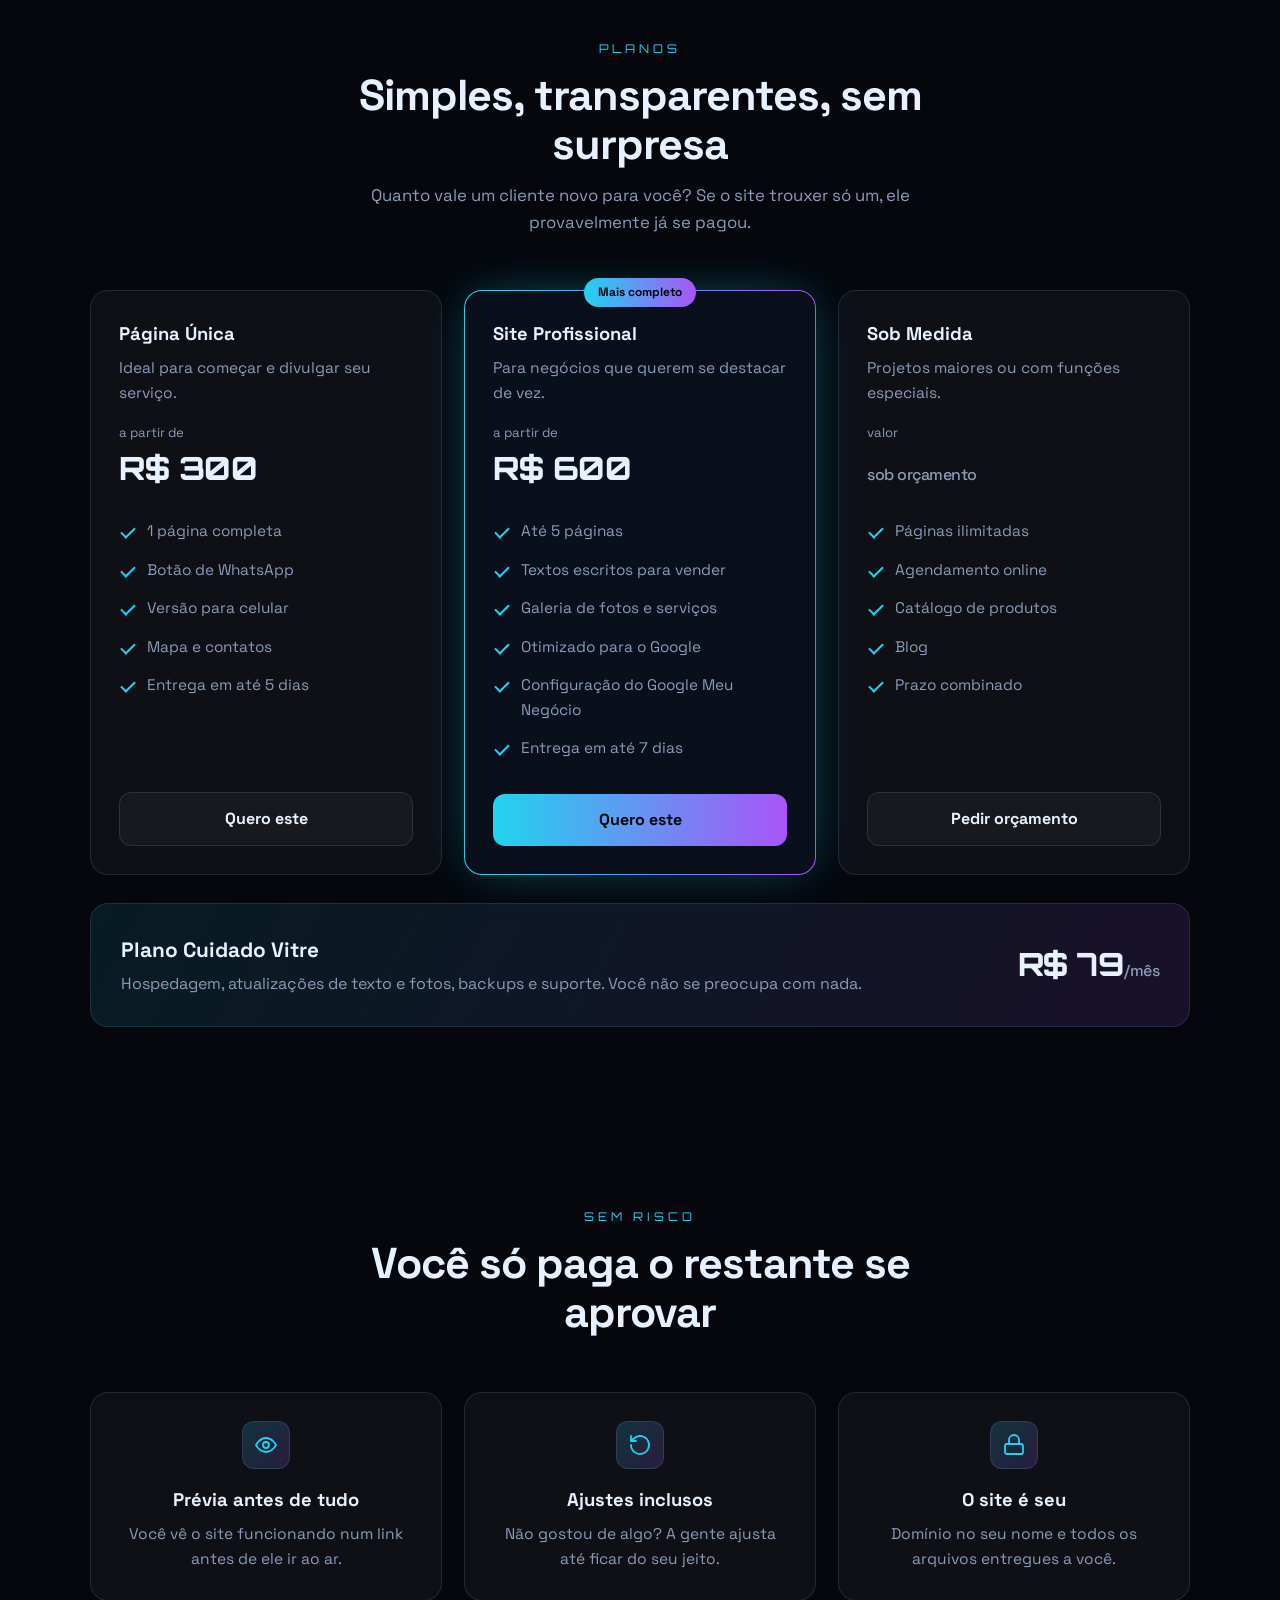
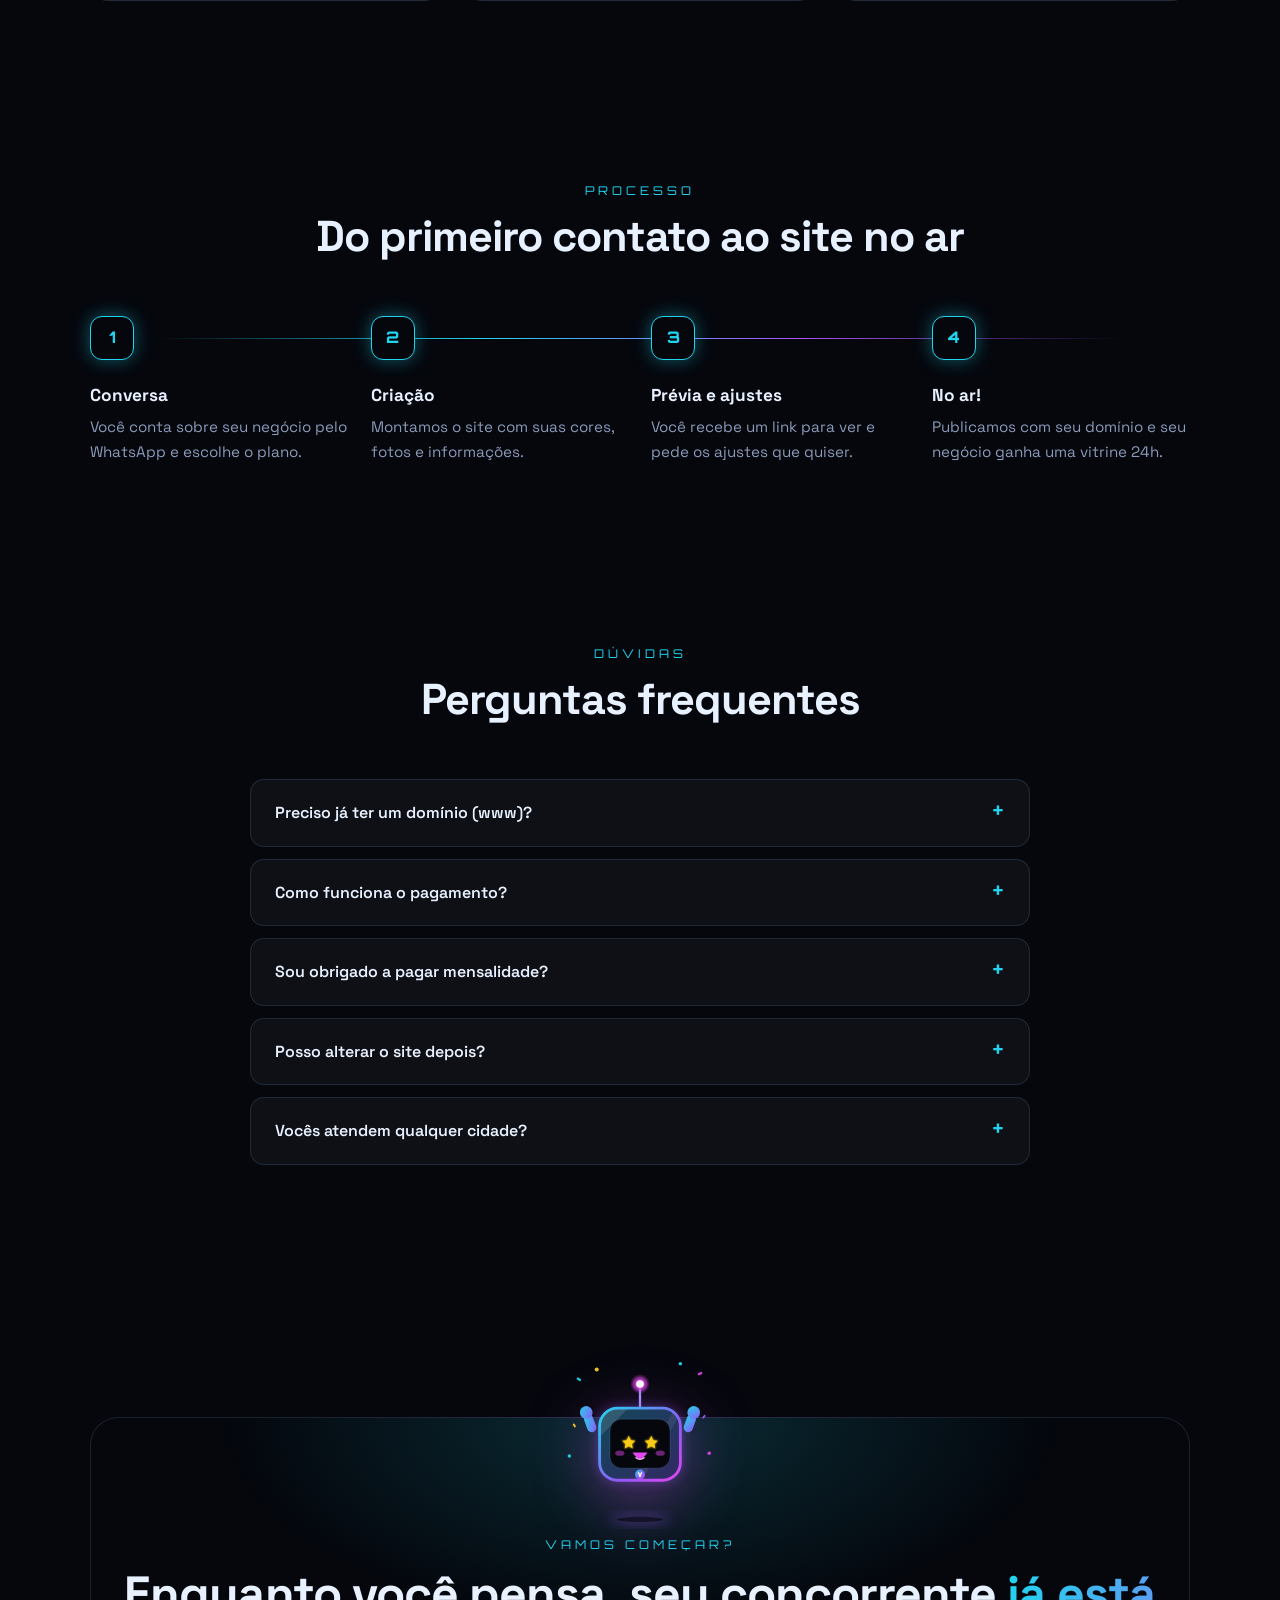
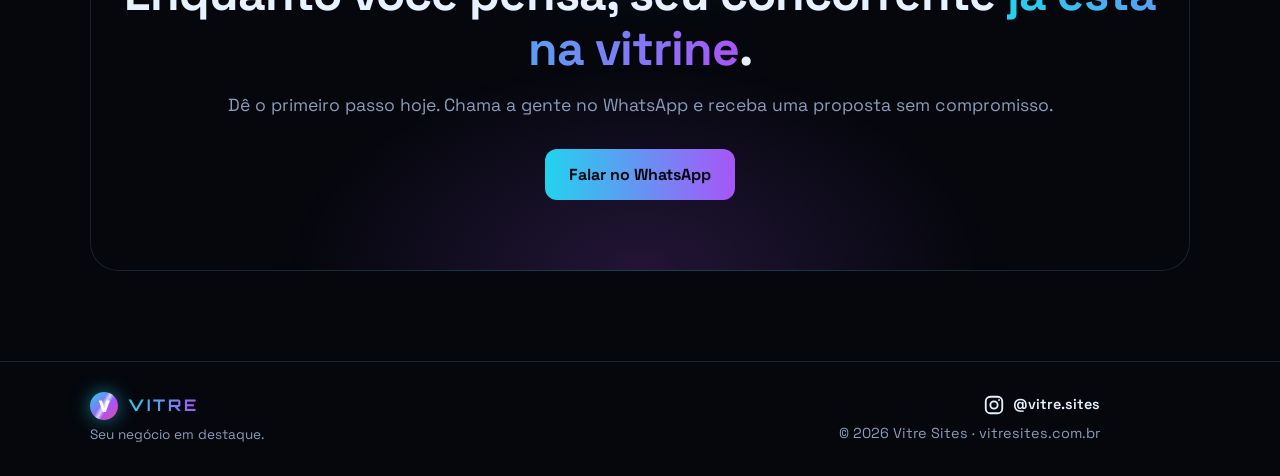
==== commit 6b15fb83: "Vito interativo: olhos seguem o mouse, pisca, reage a cliques, acompanha a rolagem e tem menu rápido" ====
--- a/index.html
+++ b/index.html
@@ -212,7 +212,33 @@
   @keyframes bob{0%,100%{transform:translateY(0) rotate(-3deg)}50%{transform:translateY(-14px) rotate(3deg)}}
   @keyframes pop{0%{opacity:0;transform:translateY(10px) scale(.9)}100%{opacity:1;transform:none}}
   .vito-hero{position:absolute;left:-70px;bottom:-110px;width:210px;z-index:3;animation:bob 4.5s ease-in-out infinite;filter:drop-shadow(0 20px 30px rgba(139,92,246,.35))}
-  .vito-say{position:absolute;left:110px;bottom:105px;z-index:4;max-width:230px;background:rgba(10,15,28,.92);border:1px solid rgba(34,211,238,.45);color:var(--ink);font-size:.95rem;font-weight:600;line-height:1.35;padding:12px 16px;border-radius:16px 16px 16px 4px;box-shadow:0 10px 30px -10px rgba(34,211,238,.45);opacity:0;animation:pop .6s ease 1.2s forwards}
+  .vito-say,.vm-say{position:absolute;left:110px;bottom:105px;z-index:4;max-width:240px;background:rgba(10,15,28,.94);border:1px solid rgba(34,211,238,.45);color:var(--ink);font-size:.95rem;font-weight:600;line-height:1.35;padding:12px 16px;border-radius:16px 16px 16px 4px;box-shadow:0 10px 30px -10px rgba(34,211,238,.45);opacity:0;transform:translateY(8px);transition:opacity .35s,transform .35s;pointer-events:none}
+  .vito-say.show,.vm-say.show{opacity:1;transform:none}
+  .vito-say b,.vm-say b{color:var(--cyan)}
+  .vito-hero{cursor:pointer;outline:none;-webkit-tap-highlight-color:transparent}
+  .vito-hero:focus-visible{outline:2px solid var(--cyan);outline-offset:6px;border-radius:24px}
+  .vito-hero svg,.vm-bot svg{display:block;width:100%;height:auto;overflow:visible}
+  .v-face{transition:transform .18s ease-out}
+  .v-eyes{transform-box:fill-box;transform-origin:center;transition:transform .08s}
+  .v-blink .v-eyes{transform:scaleY(.12)}
+  .v-orb{animation:vorb 2.2s ease-in-out infinite}
+  @keyframes vorb{50%{opacity:.45}}
+  .v-jump svg{animation:vjump .55s cubic-bezier(.3,1.6,.5,1)}
+  @keyframes vjump{0%{transform:translateY(0) scale(1)}30%{transform:translateY(-26px) scale(1.06,.94)}60%{transform:translateY(0) scale(.96,1.04)}100%{transform:none}}
+  .v-hearts,.v-confetti{animation:vfloat 1.6s ease-out infinite}
+  @keyframes vfloat{0%{transform:translateY(8px);opacity:.3}50%{opacity:1}100%{transform:translateY(-14px);opacity:.2}}
+  .vito-mini{position:fixed;left:14px;bottom:14px;z-index:62;opacity:0;pointer-events:none;transform:translateY(24px);transition:opacity .4s,transform .4s}
+  .vito-mini.on{opacity:1;pointer-events:auto;transform:none}
+  .vm-bot{display:block;width:80px;background:none;border:0;padding:0;cursor:pointer;animation:bob 4.5s ease-in-out infinite;filter:drop-shadow(0 10px 18px rgba(139,92,246,.45));-webkit-tap-highlight-color:transparent}
+  .vm-say{left:86px;bottom:34px;width:max-content;max-width:min(250px,calc(100vw - 200px))}
+  .vm-menu{position:absolute;left:0;bottom:104px;width:250px;display:none;background:#0a0f1c;border:1px solid rgba(34,211,238,.4);border-radius:18px;padding:12px;box-shadow:0 20px 50px -15px rgba(0,0,0,.7)}
+  body.vito-on .wa-tip{opacity:0;pointer-events:none}
+  .vm-menu.open{display:grid;gap:6px;animation:pop .3s ease}
+  .vm-head{display:flex;justify-content:space-between;align-items:center;padding:4px 4px 8px;font-size:.95rem}
+  .vm-close{background:none;border:0;color:var(--muted);font-size:1.3rem;cursor:pointer;line-height:1}
+  .vm-menu a,.vm-fun{display:block;text-align:left;font:inherit;font-size:.92rem;font-weight:600;color:var(--ink);background:rgba(255,255,255,.04);border:1px solid var(--line);border-radius:12px;padding:10px 12px;cursor:pointer;transition:.2s}
+  .vm-menu a:hover,.vm-fun:hover{border-color:var(--cyan);color:var(--cyan)}
+  .vm-menu a.wa-link{background:rgba(37,211,102,.12);border-color:rgba(37,211,102,.45)}
   .vito-say b{color:var(--cyan)}
   .vito-think{display:block;width:120px;margin:0 auto 6px;animation:bob 5s ease-in-out infinite}
   .vito-party{display:block;width:150px;margin:-130px auto 4px;animation:bob 3.5s ease-in-out infinite;filter:drop-shadow(0 18px 30px rgba(226,70,239,.35))}
@@ -231,7 +257,7 @@
     .wa-tip small{display:none}
     .wa-tip img{width:34px;height:40px}
   }
-  @media (prefers-reduced-motion:reduce){.vito-say{opacity:1}}
+  @media (prefers-reduced-motion:reduce){.vm-bot,.vito-hero{animation:none}}
 </style>
 </head>
 <body>
@@ -272,9 +298,9 @@
           <span class="pill">Atendimento <b>100% online</b></span>
         </div>
       </div>
-      <div class="holo" aria-hidden="true">
-        <span class="orb o1"></span><span class="orb o2"></span>
-        <div class="holo-card">
+      <div class="holo">
+        <span class="orb o1" aria-hidden="true"></span><span class="orb o2" aria-hidden="true"></span>
+        <div class="holo-card" aria-hidden="true">
           <div class="holo-bar"><i></i><i></i><i></i></div>
           <div class="holo-screen">
             <div class="hs-h"></div>
@@ -283,8 +309,8 @@
             <div class="hs-cards"><div></div><div></div><div></div></div>
           </div>
         </div>
-        <img class="vito-hero" src="img/vito-ola.svg" alt="">
-        <div class="vito-say">Oi! Eu sou o <b>Vito</b> 👋<br>Bora colocar o seu negócio na vitrine?</div>
+        <div class="vito-hero" id="vitoHero" role="button" tabindex="0" aria-label="Vito, o mascote da Vitre. Toque para brincar com ele"></div>
+        <div class="vito-say" id="vitoSay" aria-live="polite"></div>
       </div>
     </div>
   </section>
@@ -497,6 +523,18 @@
   </div>
 </footer>
 
+<div class="vito-mini" id="vitoMini">
+  <div class="vm-menu" role="dialog" aria-label="Menu do Vito">
+    <div class="vm-head"><b>Oi! Como posso ajudar? 👋</b><button class="vm-close" type="button" aria-label="Fechar menu">×</button></div>
+    <a class="wa-link" data-msg="Olá! O Vito me mandou aqui: quero um site para o meu negócio." href="#">💬 Quero um site</a>
+    <a href="#planos">💰 Ver preços</a>
+    <a href="#portfolio">🎨 Ver portfólio</a>
+    <a href="#duvidas">❓ Tirar dúvidas</a>
+    <button class="vm-fun" type="button">💜 Dar um oi pro Vito</button>
+  </div>
+  <div class="vm-say" aria-live="polite"></div>
+  <button class="vm-bot" type="button" aria-label="Abrir o menu do Vito"></button>
+</div>
 <div class="wa-tip" id="waTip" role="status"><img src="img/vito-tranquilo.svg" alt=""><div>Dúvidas? Fala com a gente!<small>Respondemos rapidinho no WhatsApp</small></div><button type="button" aria-label="Fechar" id="waTipX">×</button></div>
 <a class="wa-float wa-link" href="#" aria-label="Falar no WhatsApp">
   <svg viewBox="0 0 32 32"><path d="M16 3C8.8 3 3 8.8 3 16c0 2.3.6 4.5 1.7 6.4L3 29l6.8-1.8c1.9 1 4 1.5 6.2 1.5 7.2 0 13-5.8 13-13S23.2 3 16 3zm0 23.6c-2 0-3.9-.5-5.5-1.5l-.4-.2-4 1.1 1.1-3.9-.3-.4C5.9 20 5.4 18 5.4 16 5.4 10.2 10.2 5.4 16 5.4S26.6 10.2 26.6 16 21.8 26.6 16 26.6zm5.8-7.9c-.3-.2-1.9-.9-2.2-1-.3-.1-.5-.2-.7.2-.2.3-.8 1-1 1.2-.2.2-.4.2-.7.1-.3-.2-1.4-.5-2.6-1.6-1-.9-1.6-1.9-1.8-2.2-.2-.3 0-.5.1-.7l.5-.6c.2-.2.2-.4.3-.6.1-.2 0-.4 0-.6l-1-2.4c-.3-.6-.5-.5-.7-.5h-.6c-.2 0-.6.1-.9.4-.3.3-1.2 1.1-1.2 2.8s1.2 3.2 1.4 3.4c.2.2 2.4 3.6 5.7 5.1.8.3 1.4.5 1.9.7.8.3 1.5.2 2.1.1.6-.1 1.9-.8 2.2-1.5.3-.7.3-1.4.2-1.5-.1-.2-.3-.3-.7-.4z"/></svg>
@@ -539,5 +577,6 @@
     });
   }
 </script>
+<script src="js/vito.js"></script>
 </body>
 </html>
